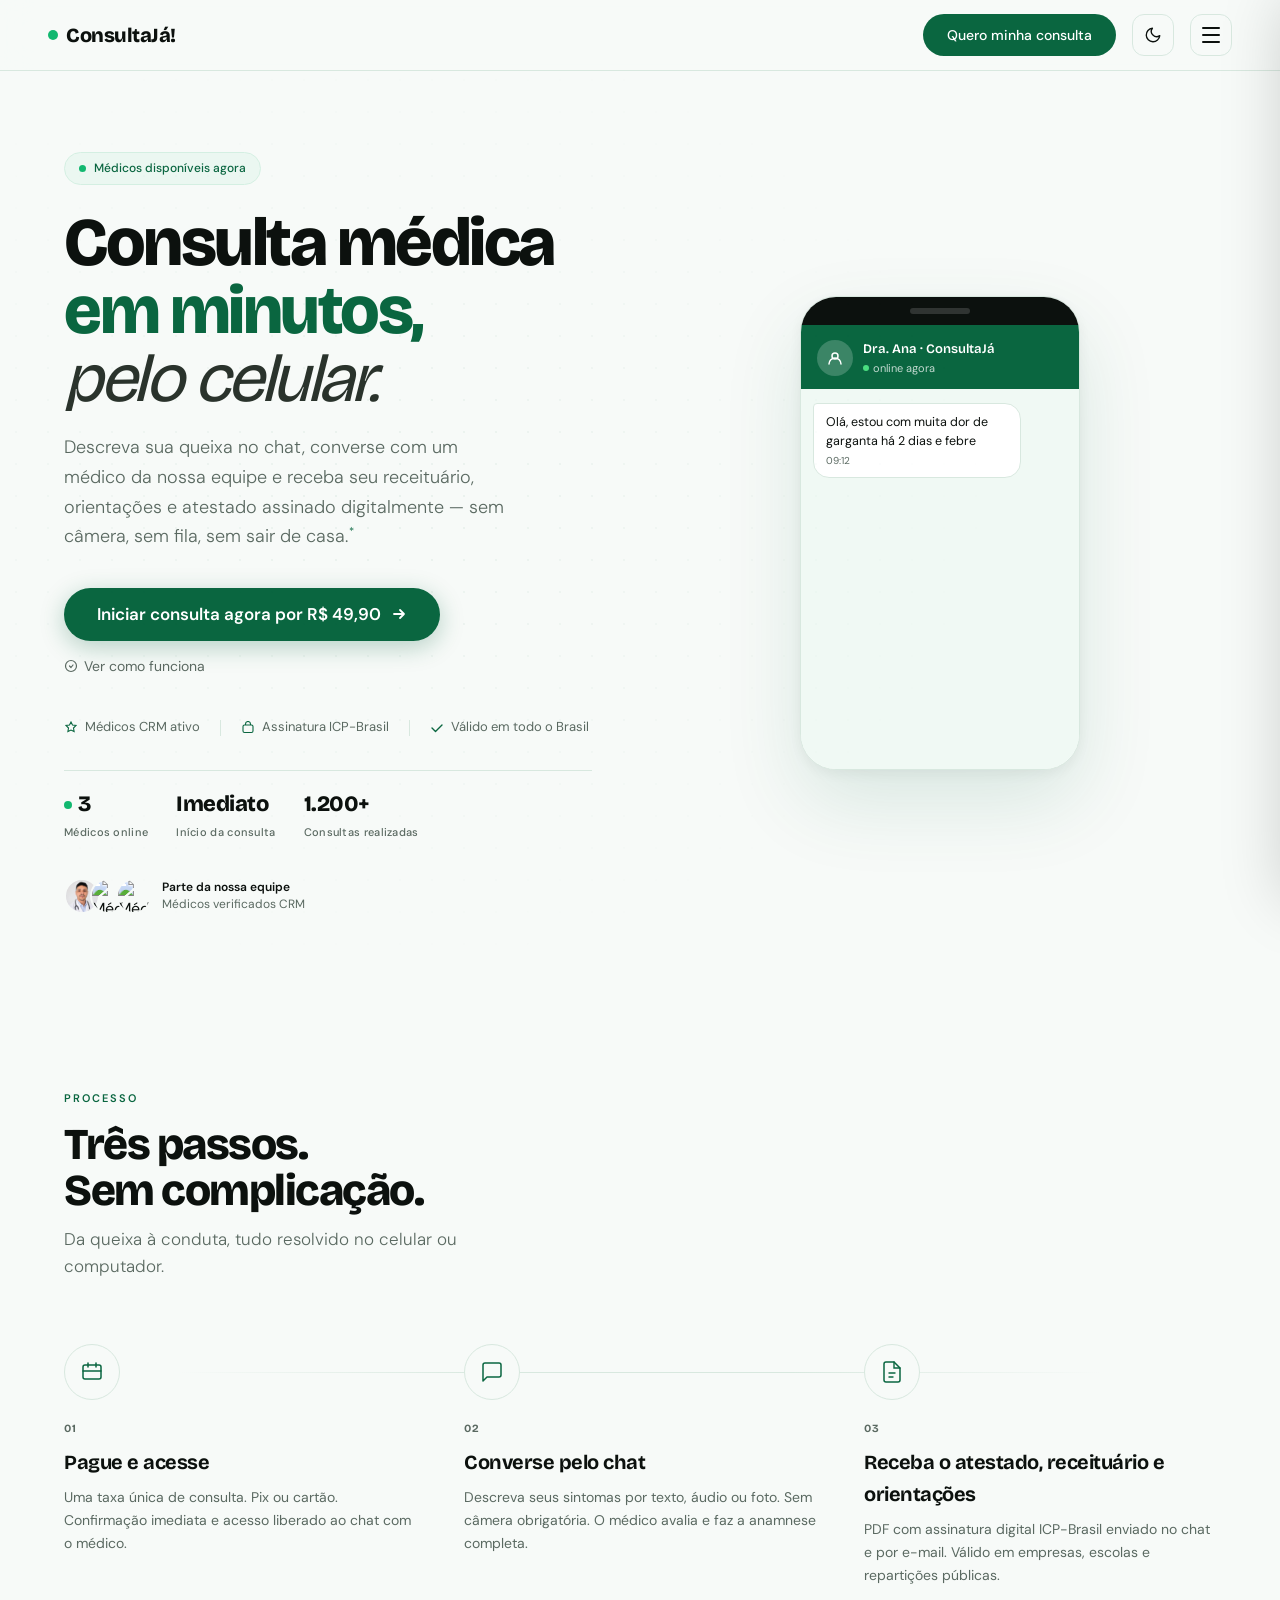
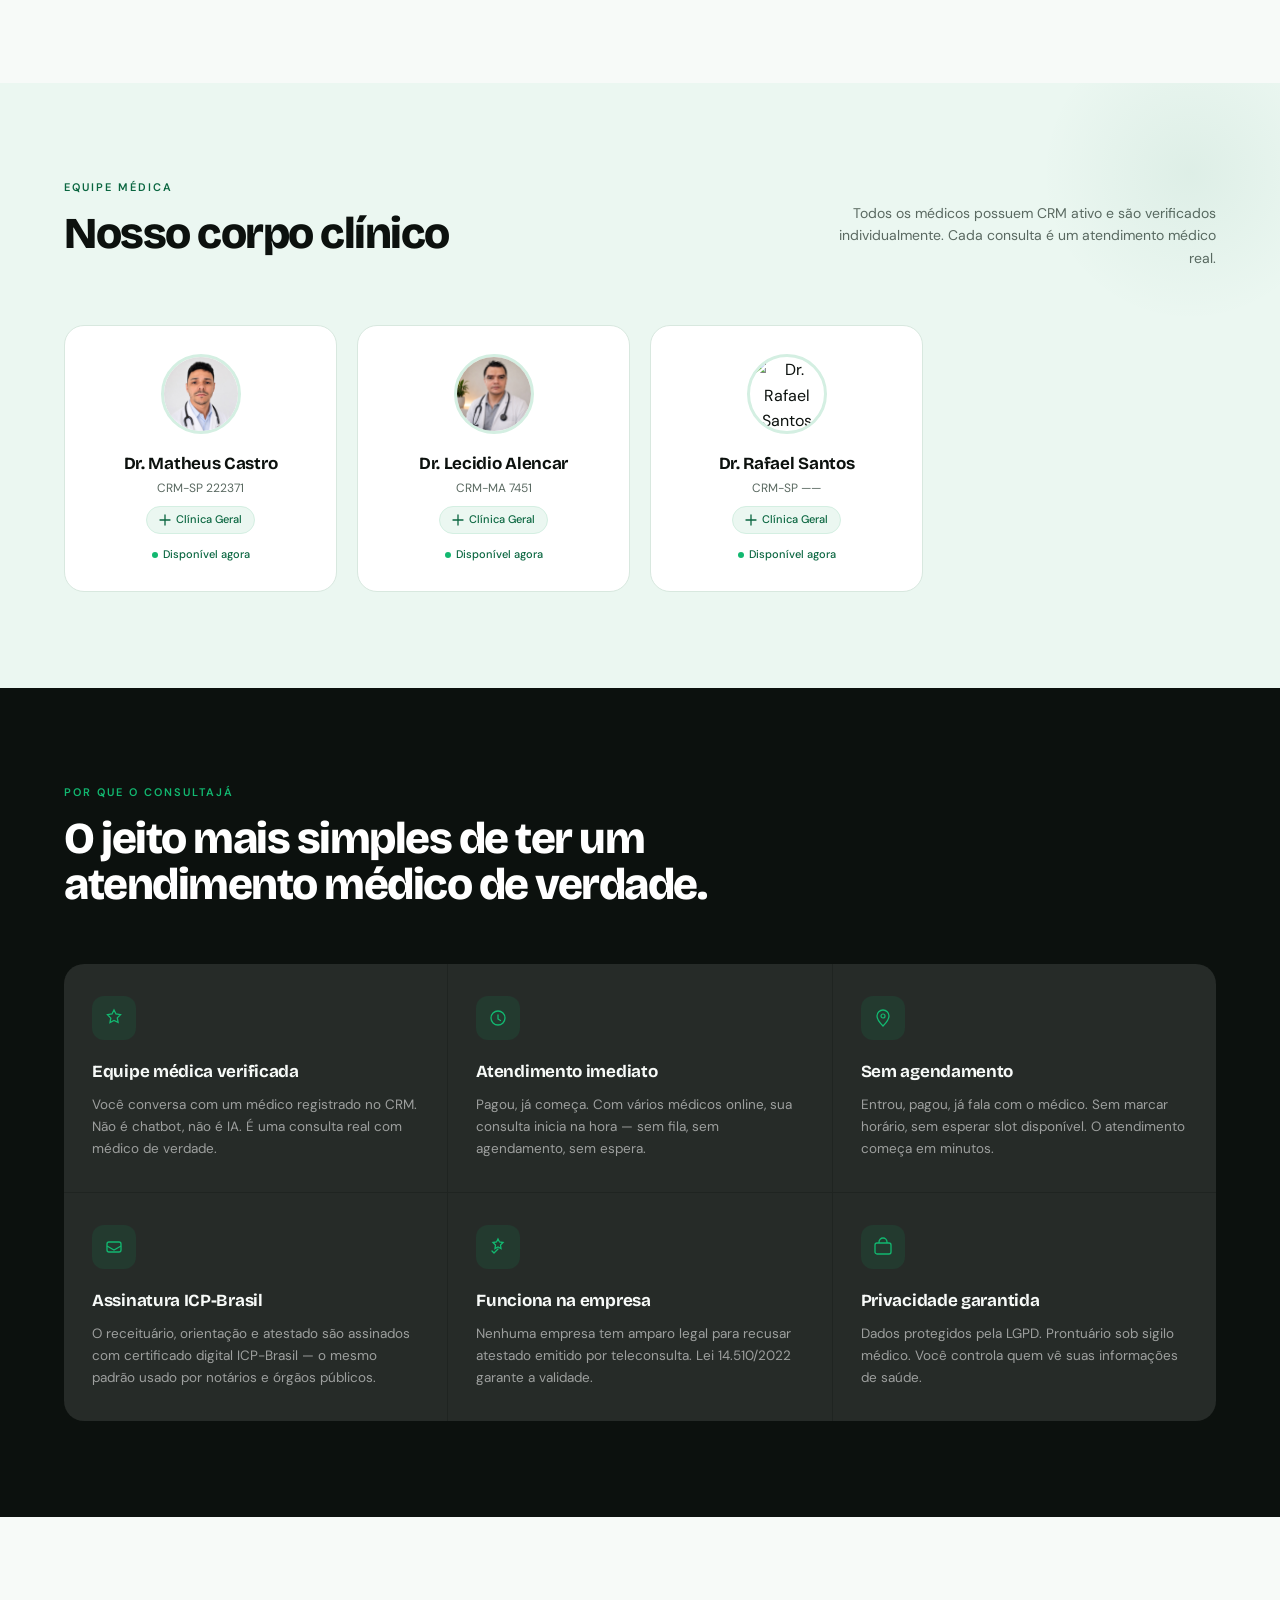
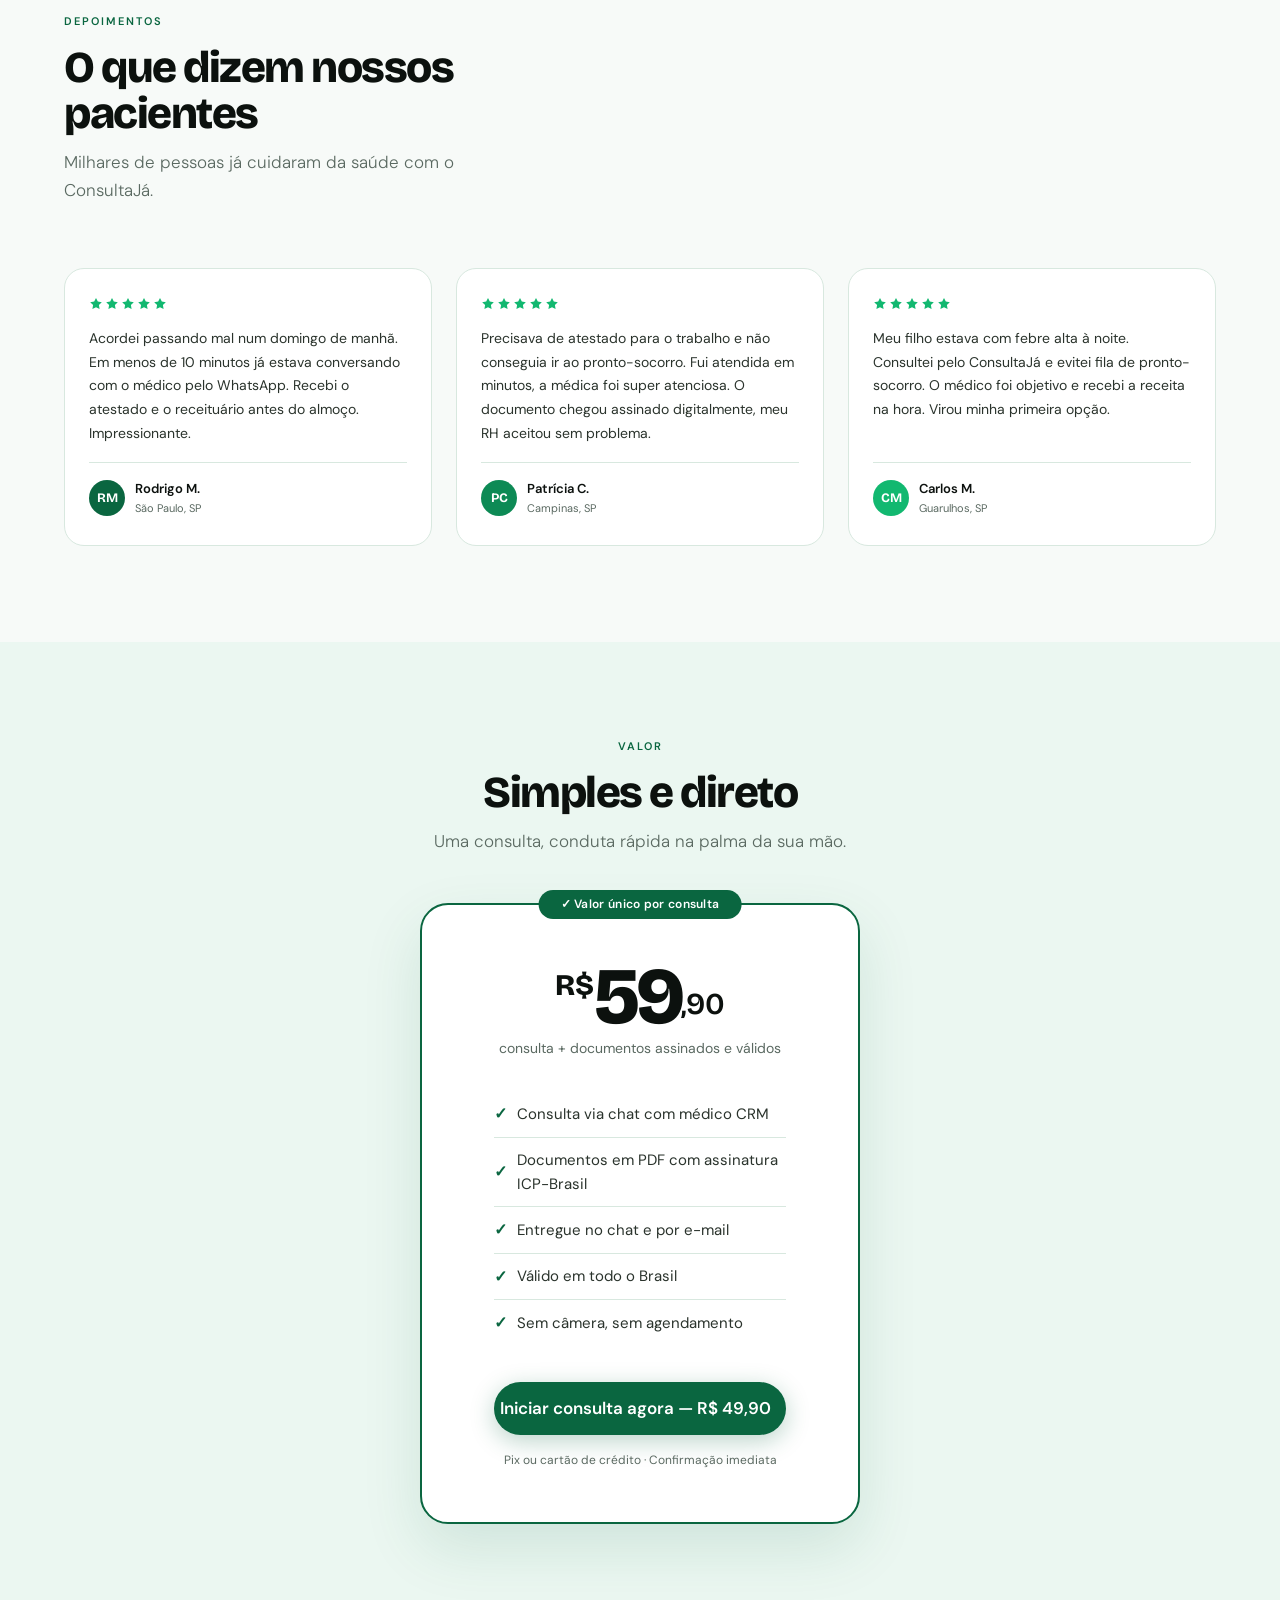
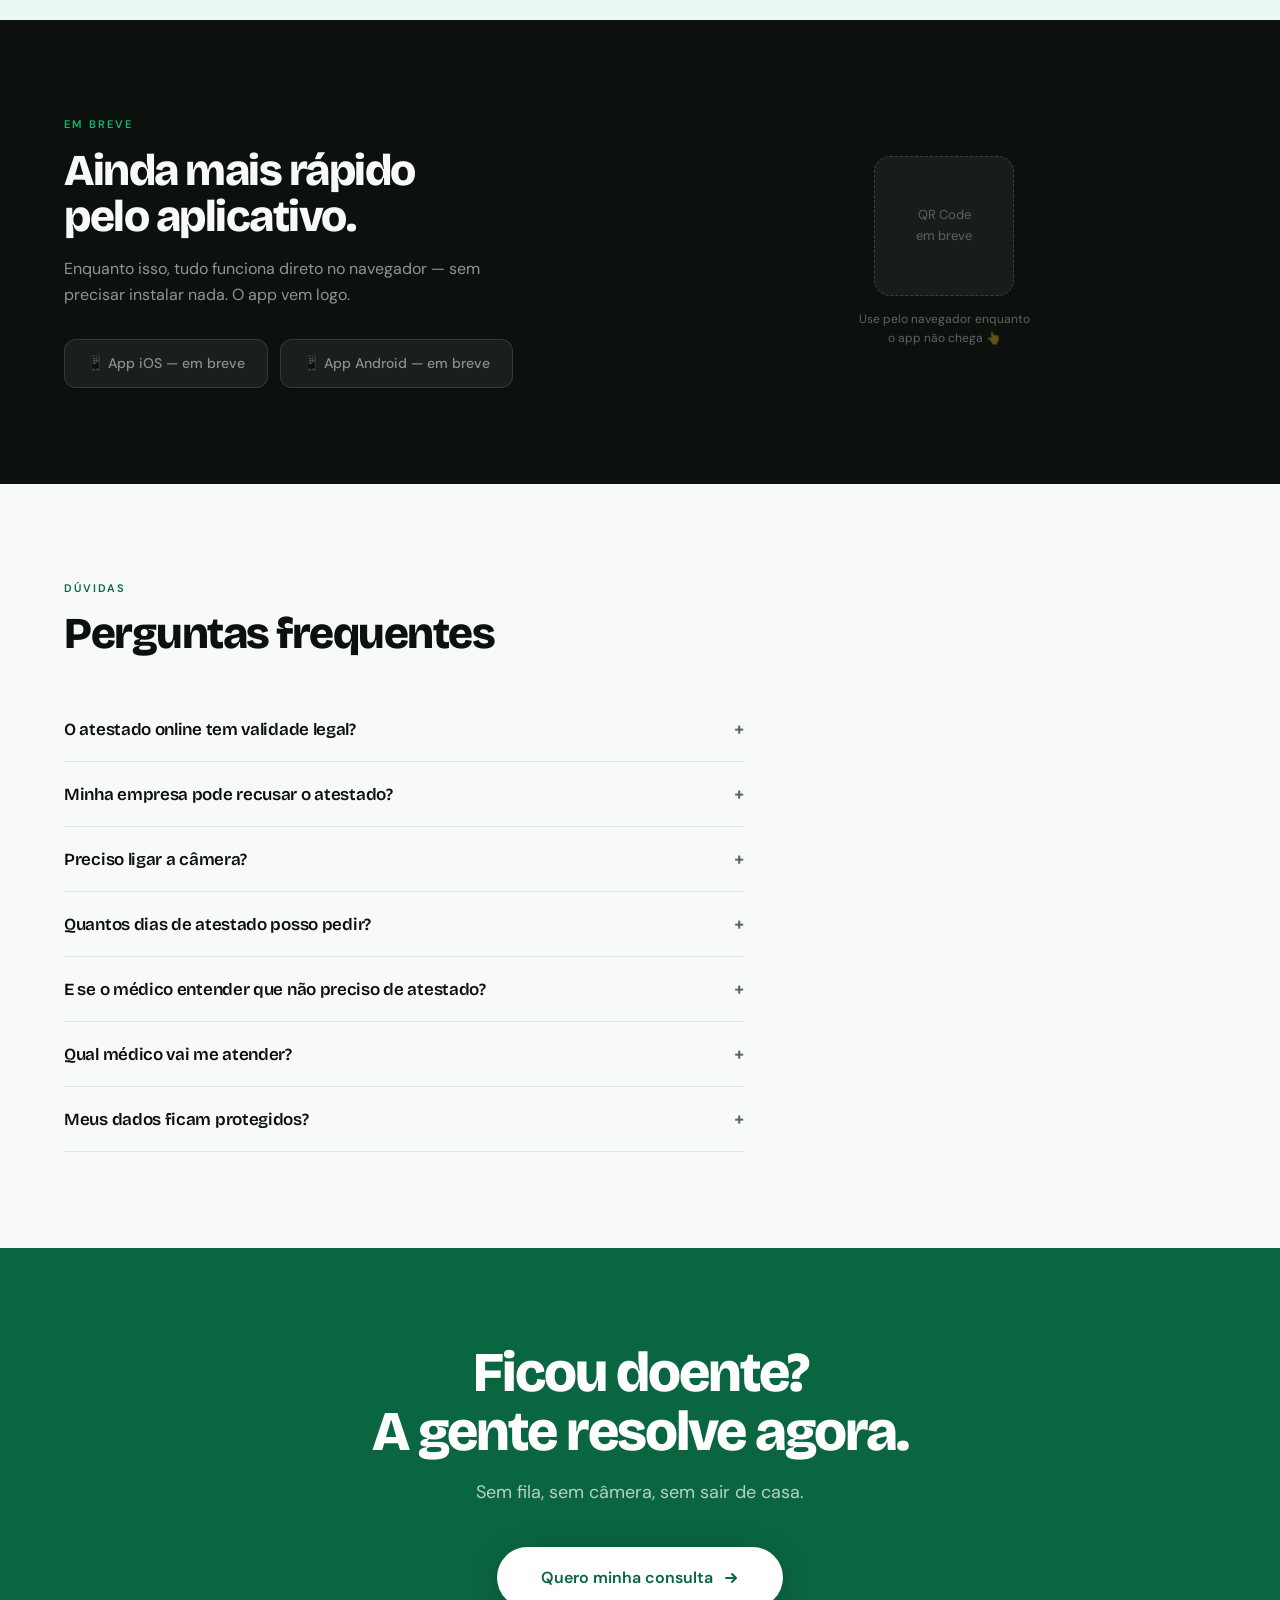
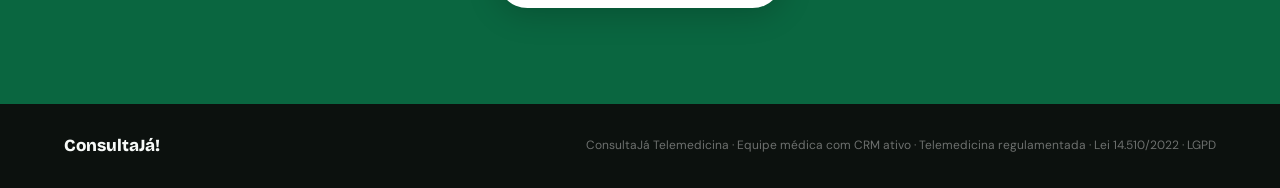
==== index.html @ 73fae8d8 "feat(pwa): adiciona manifest + service worker + ícone (instalável) Site agora é Progressive Web App." ====
<!DOCTYPE html>
<html lang="pt-BR">
<head>
<meta charset="UTF-8">
<meta name="viewport" content="width=device-width, initial-scale=1.0">
<title>ConsultaJá! — Consulta médica em minutos, pelo celular</title>

<!-- Theme init INLINE no <head> pra evitar flash of unstyled content (FOUC).
     Roda ANTES do CSS aplicar e seta data-theme baseado em localStorage ou
     preferência do SO. Toggle de tema fica em css/theme.css + script abaixo. -->
<script>
(function(){
  const saved = localStorage.getItem('cj-theme');
  const prefersDark = window.matchMedia && window.matchMedia('(prefers-color-scheme: dark)').matches;
  document.documentElement.setAttribute('data-theme', saved || (prefersDark ? 'dark' : 'light'));
})();
</script>

<link href="https://fonts.googleapis.com/css2?family=Bricolage+Grotesque:opsz,wght@12..96,400;12..96,500;12..96,700;12..96,800&family=DM+Sans:ital,opsz,wght@0,9..40,300;0,9..40,400;0,9..40,500;1,9..40,300&display=swap" rel="stylesheet">
<!-- Variáveis de tema compartilhadas (light + dark). Toggle persiste via
     localStorage 'cj-theme' — todas as páginas herdam a preferência. -->
<link rel="stylesheet" href="css/theme.css">
<link rel="stylesheet" href="css/components.css">

<!-- ── PWA ──
     manifest.json + ícone vetorial + cor da barra de status no celular.
     Permite paciente "Adicionar à tela inicial" e usar como app instalado. -->
<link rel="manifest" href="/manifest.json">
<meta name="theme-color" content="#0A6640">
<link rel="icon" type="image/svg+xml" href="/img/icon.svg">
<link rel="apple-touch-icon" href="/img/icon.svg">
<meta name="mobile-web-app-capable" content="yes">
<meta name="apple-mobile-web-app-capable" content="yes">
<meta name="apple-mobile-web-app-status-bar-style" content="default">
<meta name="apple-mobile-web-app-title" content="ConsultaJá">

<!-- Service Worker — cache de assets estáticos + offline da landing.
     NUNCA cacheia chamadas de API (Railway, n8n, MP, Supabase) por privacidade. -->
<script>
if ('serviceWorker' in navigator) {
  window.addEventListener('load', () => {
    navigator.serviceWorker.register('/sw.js').catch(err => console.warn('SW falhou:', err));
  });
}
</script>

<style>
*,*::before,*::after{box-sizing:border-box;margin:0;padding:0}
html{scroll-behavior:smooth}
body{font-family:'DM Sans',sans-serif;line-height:1.6;overflow-x:hidden}

/* ── NAV ── */
nav{
  position:fixed;top:0;left:0;right:0;z-index:100;
  display:flex;align-items:center;justify-content:space-between;
  padding:14px 48px;
  background:var(--nav-bg);
  backdrop-filter:blur(16px);
  border-bottom:1px solid var(--border);
}
.theme-toggle{
  width:42px;height:42px;border-radius:12px;
  border:1.5px solid var(--border);background:transparent;
  cursor:pointer;display:flex;align-items:center;justify-content:center;
  color:var(--ink);
  transition:border-color .2s,background .2s,color .2s,transform .2s;
}
.theme-toggle:hover{border-color:var(--green);background:var(--pale);color:var(--green);transform:translateY(-1px)}
.theme-toggle svg{width:18px;height:18px}
.theme-toggle .icon-sun{display:none}
.theme-toggle .icon-moon{display:block}
[data-theme="dark"] .theme-toggle .icon-sun{display:block}
[data-theme="dark"] .theme-toggle .icon-moon{display:none}
.logo{
  font-family:'Bricolage Grotesque',sans-serif;
  font-size:20px;font-weight:800;
  color:var(--ink);letter-spacing:-0.5px;
  display:flex;align-items:center;gap:8px;
  text-decoration:none;
}
.logo-dot{
  width:10px;height:10px;border-radius:50%;
  background:var(--green3);
  animation:blink 2s infinite;
}
@keyframes blink{0%,100%{opacity:1}50%{opacity:.4}}
.nav-right{display:flex;align-items:center;gap:16px}
.nav-btn{
  background:var(--green);color:#fff;
  font-family:'DM Sans',sans-serif;font-size:14px;font-weight:500;
  padding:10px 24px;border-radius:100px;border:none;
  cursor:pointer;text-decoration:none;
  transition:background .2s,transform .15s;
}
.nav-btn:hover{background:var(--green2);transform:translateY(-1px)}

/* Hamburger */
.menu-toggle{
  width:42px;height:42px;border-radius:12px;
  border:1.5px solid var(--border);background:transparent;
  cursor:pointer;display:flex;flex-direction:column;
  align-items:center;justify-content:center;gap:5px;
  transition:border-color .2s,background .2s;
  position:relative;z-index:200;
}
.menu-toggle:hover{border-color:var(--green);background:var(--pale)}
.menu-toggle span{
  display:block;width:18px;height:2px;
  background:var(--ink);border-radius:2px;
  transition:transform .3s,opacity .3s;
}
.menu-toggle.active span:nth-child(1){transform:translateY(7px) rotate(45deg)}
.menu-toggle.active span:nth-child(2){opacity:0}
.menu-toggle.active span:nth-child(3){transform:translateY(-7px) rotate(-45deg)}

/* Side Panel */
.side-panel{
  position:fixed;top:0;right:-380px;
  width:360px;max-width:85vw;height:100vh;
  background:var(--white);
  border-left:1px solid var(--border);
  box-shadow:-16px 0 60px rgba(0,0,0,.18);
  z-index:150;
  padding:96px 40px 40px;
  display:flex;flex-direction:column;gap:8px;
  transition:right .35s cubic-bezier(.4,0,.2,1);
}
.side-panel.open{right:0}
.side-overlay{
  position:fixed;inset:0;
  background:var(--overlay);
  backdrop-filter:blur(4px);
  z-index:140;
  opacity:0;pointer-events:none;
  transition:opacity .3s;
}
.side-overlay.show{opacity:1;pointer-events:auto}

.side-panel a{
  font-family:'DM Sans',sans-serif;
  font-size:16px;color:var(--ink2);
  text-decoration:none;
  padding:14px 16px;border-radius:12px;
  display:flex;align-items:center;gap:12px;
  transition:background .2s,color .2s;
}
.side-panel a:hover{background:var(--pale);color:var(--green)}
.side-panel a svg{color:var(--green);flex-shrink:0}
.side-divider{height:1px;background:var(--border);margin:8px 0}
.side-panel .side-cta{
  margin-top:auto;
  background:var(--green);color:#fff;
  font-family:'DM Sans',sans-serif;font-size:15px;font-weight:600;
  padding:16px 28px;border-radius:100px;border:none;
  cursor:pointer;text-decoration:none;text-align:center;
  display:flex;align-items:center;justify-content:center;gap:8px;
  transition:background .2s;
}
.side-panel .side-cta:hover{background:var(--green2);color:#fff}

/* ── HERO ── */
.hero{
  min-height:100vh;
  display:grid;grid-template-columns:1fr 1fr;
  padding-top:72px;
  position:relative;overflow:hidden;
}
.hero-bg{
  position:absolute;inset:0;pointer-events:none;
}
.hero-bg-slide{
  position:absolute;inset:0;
  background-size:cover;background-position:center;
  opacity:0;
  transition:opacity 1.5s ease-in-out;
}
.hero-bg-slide.active{opacity:1}
.hero-bg-slide:nth-child(1){background-image:url('https://images.unsplash.com/photo-1584820927498-cfe5211fd8bf?w=1920&q=80&auto=format&fit=crop')}
.hero-bg-slide:nth-child(2){background-image:url('https://plus.unsplash.com/premium_photo-1661628958443-a200c93ae3e6?q=80&w=1740&auto=format&fit=crop')}
.hero-bg-slide:nth-child(3){background-image:url('https://images.unsplash.com/photo-1651008376811-b90baee60c1f?w=1920&q=80&auto=format&fit=crop')}
.hero-bg::before{
  content:'';position:absolute;inset:0;z-index:1;
  background:linear-gradient(
    90deg,
    var(--hero-grad-1) 0%,
    var(--hero-grad-2) 40%,
    var(--hero-grad-3) 65%,
    var(--hero-grad-4) 85%,
    var(--hero-grad-5) 100%
  );
}
.hero-bg::after{
  content:'';position:absolute;inset:0;z-index:2;
  background-image:radial-gradient(circle, var(--ring-dot) 1px, transparent 1px);
  background-size:32px 32px;
  mask-image:radial-gradient(ellipse 60% 60% at 30% 50%, black 0%, transparent 80%);
}

.hero-left{
  display:flex;flex-direction:column;justify-content:center;
  padding:80px 48px 80px 64px;
  position:relative;z-index:1;
}

.pill{
  display:inline-flex;align-items:center;gap:8px;
  background:var(--pale);border:1px solid var(--pale2);
  color:var(--green);font-size:12px;font-weight:500;
  padding:6px 14px;border-radius:100px;
  margin-bottom:24px;width:fit-content;
  opacity:0;animation:fadeUp .5s .1s forwards;
}
.pill-pulse{
  width:7px;height:7px;border-radius:50%;
  background:var(--green3);
  animation:blink 1.5s infinite;
}

h1{
  font-family:'Bricolage Grotesque',sans-serif;
  font-size:clamp(40px,5.5vw,68px);
  font-weight:800;line-height:1.0;
  letter-spacing:-2.5px;color:var(--ink);
  margin-bottom:20px;
  opacity:0;animation:fadeUp .6s .2s forwards;
}
h1 .accent{color:var(--green)}
h1 .line2{display:block;font-weight:400;font-style:italic;color:var(--ink2)}

.hero-sub{
  font-size:18px;color:var(--muted);font-weight:300;
  max-width:440px;line-height:1.65;margin-bottom:36px;
  opacity:0;animation:fadeUp .6s .35s forwards;
}

.hero-actions{
  display:flex;align-items:center;gap:14px;flex-wrap:wrap;
  opacity:0;animation:fadeUp .6s .5s forwards;
}
/* .btn-main migrado pra .cj-btn-primary.cj-btn-lg (components.css) */
.btn-ghost{
  font-size:14px;color:var(--muted);
  display:flex;align-items:center;gap:6px;
  text-decoration:none;transition:color .2s;
}
.btn-ghost:hover{color:var(--ink)}

.hero-trust{
  margin-top:40px;
  display:flex;align-items:center;gap:20px;flex-wrap:wrap;
  opacity:0;animation:fadeUp .6s .65s forwards;
}
.trust-chip{
  display:flex;align-items:center;gap:7px;
  font-size:13px;color:var(--muted);
}
.trust-chip svg{color:var(--green)}
.trust-sep{width:1px;height:16px;background:var(--border)}

@keyframes fadeUp{from{opacity:0;transform:translateY(16px)}to{opacity:1;transform:translateY(0)}}

/* ── HERO STATS BAR ── */
.hero-stats{
  display:flex;align-items:center;gap:28px;
  margin-top:32px;padding:16px 0;
  border-top:1px solid var(--border);
  opacity:0;animation:fadeUp .6s .8s forwards;
}
.hero-stat{display:flex;flex-direction:column;gap:2px}
.hero-stat-val{
  font-family:'Bricolage Grotesque',sans-serif;
  font-size:22px;font-weight:800;color:var(--ink);
  letter-spacing:-0.5px;
  display:flex;align-items:center;gap:6px;
}
.hero-stat-val .live-dot{
  width:8px;height:8px;border-radius:50%;
  background:var(--green3);animation:blink 1.5s infinite;
}
.hero-stat-label{font-size:11px;color:var(--muted);font-weight:500;letter-spacing:.3px}

/* ── DOCTORS MINI ROW (hero) ── */
.doctors-mini{
  display:flex;align-items:center;gap:10px;
  margin-top:20px;
  opacity:0;animation:fadeUp .6s .9s forwards;
}
.doctors-avatars{display:flex}
.doctors-avatars .doc-av{
  width:36px;height:36px;border-radius:50%;
  border:2.5px solid var(--white);
  display:flex;align-items:center;justify-content:center;
  font-family:'Bricolage Grotesque',sans-serif;
  font-size:12px;font-weight:700;color:#fff;
  margin-left:-10px;
  position:relative;
  overflow:hidden;
}
.doctors-avatars .doc-av img{
  width:100%;height:100%;object-fit:cover;border-radius:50%;
}
.doctors-avatars .doc-av:first-child{margin-left:0}
.doc-av-1{background:#0A6640}
.doc-av-2{background:#0D8A55}
.doc-av-3{background:#12B870}
.doc-av-4{background:var(--ink2)}
.doctors-mini-text{font-size:12px;color:var(--muted);line-height:1.4}
.doctors-mini-text strong{color:var(--ink);font-weight:600}
.doc-av-img{
  width:36px;height:36px;border-radius:50%;
  border:2.5px solid var(--white);
  margin-left:-10px;
  object-fit:cover;
}
.doc-av-img:first-child{margin-left:0}

/* ── CHAT MOCKUP ── */
.hero-right{
  display:flex;align-items:center;justify-content:center;
  padding:80px 64px 80px 24px;
  position:relative;z-index:1;
}

.phone-frame{
  width:280px;
  background:var(--surface);
  border-radius:36px;
  border:1.5px solid var(--border);
  box-shadow:var(--shadow-soft);
  overflow:hidden;
  position:relative;
  opacity:0;animation:fadeUp .7s .4s forwards;
}
.phone-notch{
  height:28px;background:var(--ink);
  display:flex;align-items:center;justify-content:center;
}
.phone-notch-pill{
  width:60px;height:6px;
  background:rgba(255,255,255,.15);border-radius:100px;
}
.phone-header{
  background:var(--green);
  padding:14px 16px 12px;
  display:flex;align-items:center;gap:10px;
}
.phone-avatar{
  width:36px;height:36px;border-radius:50%;
  background:rgba(255,255,255,.2);
  display:flex;align-items:center;justify-content:center;
  color:#fff;font-size:16px;
}
.phone-header-info{flex:1}
.phone-name{font-size:13px;font-weight:600;color:#fff;font-family:'Bricolage Grotesque',sans-serif}
.phone-status{font-size:11px;color:rgba(255,255,255,.75);display:flex;align-items:center;gap:4px}
.status-dot{width:6px;height:6px;border-radius:50%;background:#4ade80}

.chat-body{
  padding:14px 12px;
  background:var(--chat-bg);
  min-height:380px;
  display:flex;flex-direction:column;gap:10px;
  font-size:13px;
}
.msg{max-width:82%;padding:9px 12px;border-radius:16px;line-height:1.5;font-size:12.5px}
.msg-in{
  background:var(--surface);color:var(--ink);
  border-radius:4px 16px 16px 16px;
  border:1px solid var(--border);
  align-self:flex-start;
  opacity:0;animation:msgIn .4s forwards;
}
.msg-out{
  background:var(--green);color:#fff;
  border-radius:16px 4px 16px 16px;
  align-self:flex-end;
  opacity:0;animation:msgIn .4s forwards;
}
.msg-time{font-size:10px;color:var(--muted);margin-top:2px}
.msg-time-out{text-align:right;color:rgba(255,255,255,.6);font-size:10px;margin-top:2px}

.msg-in:nth-child(1){animation-delay:.8s}
.msg-out:nth-child(2){animation-delay:1.3s}
.msg-in:nth-child(3){animation-delay:1.8s}
.msg-out:nth-child(4){animation-delay:2.3s}
.msg-in:nth-child(5){animation-delay:2.8s}
.doc-msg{animation-delay:3.3s!important}

@keyframes msgIn{from{opacity:0;transform:translateY(8px)}to{opacity:1;transform:translateY(0)}}
@keyframes docSlideUp{from{opacity:0;transform:translateY(20px) scale(.96)}to{opacity:1;transform:translateY(0) scale(1)}}

.chat-body{scroll-behavior:smooth;overflow-y:auto;max-height:420px}
.chat-body::-webkit-scrollbar{width:3px}
.chat-body::-webkit-scrollbar-thumb{background:var(--border);border-radius:2px}

/* JS-driven chat — override static animation-delays */
.chat-body .msg, .chat-body .typing, .chat-body .doc-card{animation:none !important;opacity:0}
.chat-body .docs-batch{animation:none !important}
.chat-body .msg.show, .chat-body .typing.show{opacity:1;animation:msgIn .35s forwards !important;animation-delay:0s !important}
.chat-body .docs-batch{display:flex;flex-direction:column;gap:8px;margin-top:4px}
.chat-body .doc-card.show{opacity:1;animation:docSlideUp .45s cubic-bezier(.4,1.4,.6,1) forwards !important;animation-delay:0s !important}
.doc-card .doc-signed{font-size:10px;color:var(--green);font-weight:500;margin-top:4px;display:flex;align-items:center;gap:3px}

.doc-card{
  background:var(--surface);border:1px solid var(--border);
  border-radius:12px;padding:10px 12px;
  display:flex;align-items:center;gap:10px;
  align-self:flex-start;
  opacity:0;animation:msgIn .4s 3.3s forwards;
  max-width:90%;
}
.doc-icon{
  width:36px;height:36px;background:var(--pale);border-radius:8px;
  display:flex;align-items:center;justify-content:center;
  color:var(--green);flex-shrink:0;
}
.doc-title{font-size:12px;font-weight:600;color:var(--ink)}
.doc-sub{font-size:10.5px;color:var(--muted)}
.doc-dl{
  font-size:11px;color:var(--green);font-weight:500;margin-top:3px;
  display:flex;align-items:center;gap:4px;cursor:pointer;
}

.typing{
  display:flex;align-items:center;gap:4px;
  align-self:flex-start;
  background:var(--surface);border:1px solid var(--border);
  padding:10px 14px;border-radius:4px 16px 16px 16px;
  opacity:0;animation:msgIn .4s 2.6s forwards;
}
.typing span{
  width:6px;height:6px;border-radius:50%;
  background:var(--muted);
  animation:bounce .8s infinite;
}
.typing span:nth-child(2){animation-delay:.15s}
.typing span:nth-child(3){animation-delay:.3s}
@keyframes bounce{0%,100%{transform:translateY(0)}50%{transform:translateY(-4px)}}

/* ── PHONE SCREENS (slide chat ⇄ videochamada) ── */
.phone-screens{
  display:flex;width:200%;
  transform:translateX(0);
  transition:transform .65s cubic-bezier(.4,0,.2,1);
}
.phone-screens.show-video{transform:translateX(-50%)}
.phone-screen{
  width:50%;flex-shrink:0;
  display:flex;flex-direction:column;
}

/* Header de videochamada */
.phone-header-video{background:linear-gradient(135deg,var(--green) 0%,var(--green2) 100%)}
.vc-live-dot{
  display:inline-block;width:6px;height:6px;border-radius:50%;
  background:#ef4444;margin-right:4px;
  animation:blink 1.4s infinite;
}

/* Body da videochamada */
.video-body{
  flex:1;
  background:linear-gradient(180deg,#0c1812 0%,#050a08 100%);
  display:flex;flex-direction:column;
  position:relative;min-height:380px;
}
.video-main{
  flex:1;position:relative;display:flex;
  align-items:center;justify-content:center;overflow:hidden;
}
.video-doc-stage{
  width:100%;height:100%;
  background:radial-gradient(ellipse at center 35%,rgba(18,184,112,.18) 0%,transparent 65%);
  display:flex;flex-direction:column;
  align-items:center;justify-content:center;gap:10px;
}
.video-doc-avatar{
  width:74px;height:74px;border-radius:50%;
  background:linear-gradient(135deg,var(--green2),var(--green3));
  display:flex;align-items:center;justify-content:center;
  font-family:'Bricolage Grotesque',sans-serif;
  font-size:30px;font-weight:800;color:#fff;
  box-shadow:0 0 0 4px rgba(75,228,166,.18),0 0 0 9px rgba(75,228,166,.08);
  animation:vcPulse 2.4s ease-in-out infinite;
}
@keyframes vcPulse{
  0%,100%{box-shadow:0 0 0 4px rgba(75,228,166,.18),0 0 0 9px rgba(75,228,166,.08)}
  50%{box-shadow:0 0 0 6px rgba(75,228,166,.28),0 0 0 16px rgba(75,228,166,.10)}
}
.video-doc-name{
  font-size:13px;font-weight:600;color:#fff;
  font-family:'Bricolage Grotesque',sans-serif;
}
.video-doc-sub{
  font-size:10.5px;color:rgba(255,255,255,.6);
  display:flex;align-items:center;gap:5px;
}
.video-doc-sub::before{
  content:'';width:5px;height:5px;border-radius:50%;
  background:var(--green3);box-shadow:0 0 6px var(--green3);
}

/* PIP do paciente (canto inferior direito) */
.video-pip{
  position:absolute;bottom:68px;right:10px;
  width:54px;height:74px;border-radius:8px;
  background:linear-gradient(180deg,#1a3527 0%,#0c1812 100%);
  border:1.5px solid rgba(255,255,255,.12);
  display:flex;flex-direction:column;
  align-items:center;justify-content:center;gap:4px;
  color:rgba(255,255,255,.55);
}
.video-pip-label{font-size:9px;opacity:.7}

/* Controles bottom */
.video-controls{
  display:flex;justify-content:center;gap:14px;
  padding:14px 0;
  background:rgba(0,0,0,.35);
  backdrop-filter:blur(8px);
}
.vc-btn-circ{
  width:38px;height:38px;border-radius:50%;
  border:none;background:rgba(255,255,255,.14);color:#fff;
  display:flex;align-items:center;justify-content:center;
  cursor:default;pointer-events:none;
}
.vc-btn-circ.danger{background:#ef4444}

/* ── COMO FUNCIONA ── */
.section{padding:96px 64px}
.label{
  font-size:11px;font-weight:600;letter-spacing:2px;
  text-transform:uppercase;color:var(--green);
  margin-bottom:14px;
}
.sec-title{
  font-family:'Bricolage Grotesque',sans-serif;
  font-size:clamp(28px,3.5vw,44px);
  font-weight:800;letter-spacing:-1.5px;
  color:var(--ink);line-height:1.05;
  max-width:560px;margin-bottom:12px;
}
.sec-sub{font-size:17px;color:var(--muted);font-weight:300;max-width:480px;margin-bottom:64px}

.steps{display:grid;grid-template-columns:repeat(3,1fr);gap:48px;position:relative}
.steps::before{
  content:'';position:absolute;
  top:28px;left:10%;right:10%;height:1px;
  background:linear-gradient(90deg,transparent,var(--border),var(--border),transparent);
}
.step{position:relative;z-index:1}
.step-num{
  width:56px;height:56px;border-radius:50%;
  border:1.5px solid var(--border);background:var(--white);
  display:flex;align-items:center;justify-content:center;
  margin-bottom:20px;
  color:var(--green);
  transition:border-color .3s,box-shadow .3s;
}
.step:hover .step-num{border-color:var(--green);box-shadow:0 0 0 8px var(--pale)}
.step-n{
  font-family:'Bricolage Grotesque',sans-serif;
  font-size:11px;font-weight:700;letter-spacing:1px;
  color:var(--muted);margin-bottom:8px;
}
.step-title{
  font-family:'Bricolage Grotesque',sans-serif;
  font-size:20px;font-weight:700;color:var(--ink);
  letter-spacing:-.5px;margin-bottom:8px;
}
.step-text{font-size:14px;color:var(--muted);line-height:1.65}

/* ── CORPO CLÍNICO ── */
.equipe{padding:96px 64px;background:var(--pale);position:relative;overflow:hidden}
.equipe::before{
  content:'';position:absolute;top:-60px;right:-60px;
  width:300px;height:300px;border-radius:50%;
  background:radial-gradient(circle,var(--ring-dot),transparent 70%);
  pointer-events:none;
}
.equipe-header{
  display:flex;align-items:flex-end;justify-content:space-between;
  gap:24px;margin-bottom:56px;flex-wrap:wrap;
}
.equipe-header-right{font-size:14px;color:var(--muted);max-width:380px;text-align:right}
.equipe-grid{
  display:grid;grid-template-columns:repeat(auto-fill,minmax(260px,1fr));
  gap:20px;
}
.doc-card-team{
  background:var(--surface);
  border:1px solid var(--border);
  border-radius:20px;
  padding:28px 24px;
  text-align:center;
  transition:transform .25s,box-shadow .25s;
}
.doc-card-team:hover{
  transform:translateY(-4px);
  box-shadow:var(--shadow-card);
}
.doc-photo{
  width:80px;height:80px;border-radius:50%;
  margin:0 auto 16px;
  display:flex;align-items:center;justify-content:center;
  font-family:'Bricolage Grotesque',sans-serif;
  font-size:24px;font-weight:800;color:#fff;
  position:relative;
  overflow:hidden;
}
.doc-photo img{
  width:100%;height:100%;object-fit:cover;
  border-radius:50%;
}
.doc-photo::after{
  content:'';position:absolute;bottom:2px;right:2px;
  width:14px;height:14px;border-radius:50%;
  background:var(--green3);border:2.5px solid var(--surface);
}
.doc-photo.offline::after{background:var(--muted)}
.doc-photo-img{
  width:80px;height:80px;border-radius:50%;
  object-fit:cover;
  margin:0 auto 16px;
  display:block;
  border:3px solid var(--pale2);
  position:relative;
}
.doc-name{
  font-family:'Bricolage Grotesque',sans-serif;
  font-size:17px;font-weight:700;color:var(--ink);
  letter-spacing:-.3px;margin-bottom:2px;
}
.doc-crm{font-size:12px;color:var(--muted);margin-bottom:8px}
.doc-espec{
  display:inline-flex;align-items:center;gap:5px;
  font-size:11px;font-weight:500;color:var(--green);
  background:var(--pale);border:1px solid var(--pale2);
  padding:4px 12px;border-radius:100px;
}
.doc-status-online{
  display:flex;align-items:center;justify-content:center;gap:5px;
  font-size:11px;color:var(--green);font-weight:500;
  margin-top:12px;
}
.doc-status-online .live-dot{
  width:6px;height:6px;border-radius:50%;
  background:var(--green3);animation:blink 1.5s infinite;
}

/* ── DIFERENCIAIS ── */
.diff{background:var(--dark-section);padding:96px 64px}
.diff .label{color:var(--green3)}
.diff .sec-title{color:var(--dark-section-text);max-width:680px}

.diff-grid{display:grid;grid-template-columns:repeat(3,1fr);gap:1px;background:var(--dark-on-dark-faint);border-radius:20px;overflow:hidden;margin-top:56px}
.diff-card{
  background:rgba(255,255,255,.03);
  padding:32px 28px;
  transition:background .3s;
  cursor:default;
}
.diff-card:hover{background:rgba(10,102,64,.18)}
.diff-icon{
  width:44px;height:44px;border-radius:12px;
  background:rgba(18,184,112,.1);
  display:flex;align-items:center;justify-content:center;
  color:var(--green3);margin-bottom:18px;
}
.diff-title{
  font-family:'Bricolage Grotesque',sans-serif;
  font-size:17px;font-weight:700;color:var(--dark-section-text);
  margin-bottom:8px;letter-spacing:-.3px;
}
.diff-text{font-size:13.5px;color:var(--dark-on-dark);line-height:1.65}

/* ── DEPOIMENTOS ── */
.depo{padding:96px 64px}
.depo-grid{
  display:grid;grid-template-columns:repeat(3,1fr);
  gap:24px;margin-top:56px;
}
.depo-card{
  background:var(--surface);
  border:1px solid var(--border);
  border-radius:20px;
  padding:28px 24px;
  display:flex;flex-direction:column;gap:16px;
  transition:transform .25s,box-shadow .25s;
}
.depo-card:hover{
  transform:translateY(-3px);
  box-shadow:var(--shadow-card);
}
.depo-stars{display:flex;gap:2px;color:var(--green3)}
.depo-text{
  font-size:14px;color:var(--ink2);line-height:1.7;
  flex:1;
}
.depo-author{
  display:flex;align-items:center;gap:10px;
  padding-top:16px;border-top:1px solid var(--border);
}
.depo-avatar{
  width:36px;height:36px;border-radius:50%;
  display:flex;align-items:center;justify-content:center;
  font-family:'Bricolage Grotesque',sans-serif;
  font-size:13px;font-weight:700;color:#fff;
}
.depo-name{font-size:13px;font-weight:600;color:var(--ink)}
.depo-loc{font-size:11px;color:var(--muted)}

/* ── PREÇO ── */
.preco{background:var(--pale);padding:96px 64px;text-align:center}
.preco-card{
  display:inline-block;
  background:var(--surface);
  border:2px solid var(--green);
  border-radius:28px;padding:52px 72px;
  box-shadow:var(--shadow-preco);
  position:relative;max-width:440px;width:100%;
}
.preco-badge{
  position:absolute;top:-15px;left:50%;transform:translateX(-50%);
  background:var(--green);color:#fff;
  font-size:12px;font-weight:600;padding:5px 22px;border-radius:100px;
  white-space:nowrap;letter-spacing:.3px;
}
.preco-val{
  font-family:'Bricolage Grotesque',sans-serif;
  font-size:80px;font-weight:800;color:var(--ink);
  letter-spacing:-4px;line-height:1;
}
.preco-val sup{font-size:30px;letter-spacing:0;vertical-align:super}
.preco-per{color:var(--muted);font-size:14px;margin-bottom:32px}
.preco-list{list-style:none;text-align:left;margin-bottom:36px}
.preco-list li{
  display:flex;align-items:center;gap:10px;
  font-size:15px;color:var(--ink2);
  padding:10px 0;border-bottom:1px solid var(--border);
}
.preco-list li:last-child{border:none}
.ck{color:var(--green);font-weight:700;font-size:16px}
.preco-note{font-size:12px;color:var(--muted);margin-top:16px}

/* ── APP HOOK ── */
.app-hook{
  background:var(--dark-section);padding:96px 64px;
  display:grid;grid-template-columns:1fr 1fr;align-items:center;gap:64px;
}
.app-hook-text .label{color:var(--green3)}
.app-hook-text h2{
  font-family:'Bricolage Grotesque',sans-serif;
  font-size:clamp(28px,3.5vw,44px);font-weight:800;
  letter-spacing:-1.5px;color:var(--dark-section-text);line-height:1.05;margin-bottom:16px;
}
.app-hook-text p{font-size:16px;color:var(--dark-on-dark);margin-bottom:32px;max-width:420px}
.app-btns{display:flex;gap:12px;flex-wrap:wrap}
.app-btn-coming{
  background:rgba(255,255,255,.06);border:1px solid rgba(255,255,255,.12);
  color:rgba(255,255,255,.5);padding:12px 22px;border-radius:12px;
  font-size:14px;font-weight:500;cursor:default;
}
.app-hook-visual{
  display:flex;align-items:center;justify-content:center;
}
.store-visual{text-align:center}
.qr-placeholder{
  width:140px;height:140px;border-radius:16px;
  background:rgba(255,255,255,.05);border:1px dashed rgba(255,255,255,.15);
  display:flex;align-items:center;justify-content:center;
  color:rgba(255,255,255,.3);font-size:13px;
  margin:0 auto 14px;
}
.store-note{font-size:12px;color:rgba(255,255,255,.35)}

/* ── FAQ ── */
.faq{padding:96px 64px}
.faq-list{max-width:680px;margin-top:40px}
.faq-item{border-bottom:1px solid var(--border)}
.faq-q{
  width:100%;background:none;border:none;cursor:pointer;
  padding:20px 0;
  display:flex;align-items:center;justify-content:space-between;
  font-family:'Bricolage Grotesque',sans-serif;
  font-size:17px;font-weight:600;color:var(--ink);
  text-align:left;letter-spacing:-.3px;
}
.faq-icon{font-size:20px;color:var(--muted);transition:transform .3s}
.faq-a{
  max-height:0;overflow:hidden;
  font-size:14px;color:var(--muted);line-height:1.7;
  transition:max-height .3s,padding .3s;
  padding:0 0 0;
}
.faq-item.open .faq-a{max-height:200px;padding:0 0 20px}
.faq-item.open .faq-icon{transform:rotate(45deg)}

/* ── FINAL CTA ── */
.final{
  background:var(--green);
  padding:96px 64px;text-align:center;
}
[data-theme="dark"] .final{background:linear-gradient(135deg,#0A6640,var(--green))}
.final-inner{max-width:600px;margin:0 auto}
.final h2{
  font-family:'Bricolage Grotesque',sans-serif;
  font-size:clamp(32px,4.5vw,56px);font-weight:800;
  color:#fff;letter-spacing:-2px;line-height:1.05;margin-bottom:16px;
}
.final p{font-size:18px;color:rgba(255,255,255,.7);margin-bottom:40px}
.btn-white{
  background:#fff;color:var(--green);
  font-family:'DM Sans',sans-serif;font-size:16px;font-weight:600;
  padding:18px 44px;border-radius:100px;border:none;cursor:pointer;
  text-decoration:none;display:inline-flex;align-items:center;gap:10px;
  box-shadow:0 6px 32px rgba(0,0,0,.2);
  transition:transform .2s,box-shadow .2s;
}
.btn-white:hover{transform:translateY(-2px);box-shadow:0 10px 40px rgba(0,0,0,.3)}

/* ── FOOTER ── */
footer{
  background:var(--dark-section);padding:28px 64px;
  display:flex;align-items:center;justify-content:space-between;flex-wrap:wrap;gap:10px;
}
.footer-logo{
  font-family:'Bricolage Grotesque',sans-serif;
  font-size:17px;font-weight:800;color:var(--dark-section-text);
}
.footer-info{font-size:12px;color:rgba(255,255,255,.4)}

/* ── RESPONSIVE ── */
@media(max-width:900px){
  nav{padding:14px 20px}
  .nav-btn{display:none}
  .hero{grid-template-columns:1fr}
  .hero-left{padding:60px 24px 32px}
  .hero-right{padding:0 24px 60px}
  .phone-frame{width:240px}
  .hero-stats{gap:20px;flex-wrap:wrap}
  .section,.diff,.preco,.faq,.final,.equipe,.depo{padding:64px 24px}
  .steps{grid-template-columns:1fr}
  .steps::before{display:none}
  .diff-grid{grid-template-columns:1fr}
  .depo-grid{grid-template-columns:1fr}
  .equipe-grid{grid-template-columns:1fr}
  .equipe-header{flex-direction:column;align-items:flex-start}
  .equipe-header-right{text-align:left}
  .app-hook{grid-template-columns:1fr;padding:64px 24px}
  footer{padding:24px 20px;flex-direction:column;align-items:flex-start}
  .preco-card{padding:40px 28px}
  .side-panel{padding:80px 28px 28px}
}
</style>
</head>
<body>

<!-- NAV -->
<nav>
  <a href="index.html" class="logo">
    <div class="logo-dot"></div>
    ConsultaJá!
  </a>
  <div class="nav-right">
    <a href="pagamento.html" class="nav-btn">Quero minha consulta</a>
    <button class="theme-toggle" onclick="toggleTheme()" aria-label="Alternar tema" title="Alternar tema">
      <svg class="icon-sun" viewBox="0 0 24 24" fill="none" stroke="currentColor" stroke-width="1.8" stroke-linecap="round" stroke-linejoin="round"><circle cx="12" cy="12" r="4"/><path d="M12 2v2M12 20v2M4.93 4.93l1.41 1.41M17.66 17.66l1.41 1.41M2 12h2M20 12h2M4.93 19.07l1.41-1.41M17.66 6.34l1.41-1.41"/></svg>
      <svg class="icon-moon" viewBox="0 0 24 24" fill="none" stroke="currentColor" stroke-width="1.8" stroke-linecap="round" stroke-linejoin="round"><path d="M21 12.79A9 9 0 1 1 11.21 3 7 7 0 0 0 21 12.79z"/></svg>
    </button>
    <button class="menu-toggle" onclick="toggleMenu()" aria-label="Menu">
      <span></span><span></span><span></span>
    </button>
  </div>
</nav>

<!-- SIDE PANEL -->
<div class="side-overlay" onclick="toggleMenu()"></div>
<div class="side-panel" id="sidePanel">
  <a href="#como-funciona" onclick="toggleMenu()">
    <svg width="18" height="18" viewBox="0 0 18 18" fill="none"><circle cx="9" cy="9" r="7" stroke="currentColor" stroke-width="1.4"/><path d="M9 6v4M9 12.5v.5" stroke="currentColor" stroke-width="1.4" stroke-linecap="round"/></svg>
    Como funciona
  </a>
  <a href="#equipe" onclick="toggleMenu()">
    <svg width="18" height="18" viewBox="0 0 18 18" fill="none"><circle cx="7" cy="7" r="3" stroke="currentColor" stroke-width="1.3"/><circle cx="12" cy="8" r="2.5" stroke="currentColor" stroke-width="1.3"/><path d="M1 16a6 6 0 0112 0" stroke="currentColor" stroke-width="1.3"/></svg>
    Equipe médica
  </a>
  <a href="#depoimentos" onclick="toggleMenu()">
    <svg width="18" height="18" viewBox="0 0 18 18" fill="none"><path d="M15 12a1.5 1.5 0 01-1.5 1.5H5.5L2 17V4.5A1.5 1.5 0 013.5 3h10A1.5 1.5 0 0115 4.5z" stroke="currentColor" stroke-width="1.3"/></svg>
    Depoimentos
  </a>
  <a href="#preco" onclick="toggleMenu()">
    <svg width="18" height="18" viewBox="0 0 18 18" fill="none"><path d="M9 2v14M5 5.5c0-1.38 1.79-2.5 4-2.5s4 1.12 4 2.5-1.79 2.5-4 2.5-4 1.12-4 2.5 1.79 2.5 4 2.5 4-1.12 4-2.5" stroke="currentColor" stroke-width="1.3" stroke-linecap="round"/></svg>
    Preço
  </a>
  <a href="#faq" onclick="toggleMenu()">
    <svg width="18" height="18" viewBox="0 0 18 18" fill="none"><circle cx="9" cy="9" r="7" stroke="currentColor" stroke-width="1.3"/><path d="M7 7a2 2 0 013.5 1.5c0 1.5-2 1.5-2 3M9 13.5v.5" stroke="currentColor" stroke-width="1.3" stroke-linecap="round"/></svg>
    Dúvidas frequentes
  </a>
  <div class="side-divider"></div>
  <a href="paciente.html#login">
    <svg width="18" height="18" viewBox="0 0 18 18" fill="none"><path d="M11 13.5L14.5 10 11 6.5M14.5 10H6M9 14.5H4.5A1.5 1.5 0 013 13V5a1.5 1.5 0 011.5-1.5H9" stroke="currentColor" stroke-width="1.3" stroke-linecap="round" stroke-linejoin="round"/></svg>
    Acessar minha conta
  </a>
  <a href="verificar.html">
    <svg width="18" height="18" viewBox="0 0 18 18" fill="none"><path d="M7.5 3a4.5 4.5 0 100 9 4.5 4.5 0 000-9zM15 15l-3.5-3.5" stroke="currentColor" stroke-width="1.3" stroke-linecap="round"/></svg>
    Verificar atestado
  </a>
  <a href="dashboard.html">
    <svg width="18" height="18" viewBox="0 0 18 18" fill="none"><circle cx="9" cy="6" r="3.5" stroke="currentColor" stroke-width="1.3"/><path d="M2.5 16a6.5 6.5 0 0113 0" stroke="currentColor" stroke-width="1.3" stroke-linecap="round"/></svg>
    Entrar (médicos)
  </a>
  <a href="pagamento.html" class="side-cta">
    Iniciar consulta
    <svg width="16" height="16" viewBox="0 0 16 16" fill="none"><path d="M3 8h10M9 4l4 4-4 4" stroke="currentColor" stroke-width="1.8" stroke-linecap="round" stroke-linejoin="round"/></svg>
  </a>
</div>

<!-- HERO -->
<section class="hero">
  <div class="hero-bg">
    <div class="hero-bg-slide active"></div>
    <div class="hero-bg-slide"></div>
    <div class="hero-bg-slide"></div>
  </div>
  <div class="hero-left">
    <div class="pill">
      <span class="pill-pulse"></span>
      Médicos disponíveis agora
    </div>
    <h1>
      Consulta médica<br>
      <span class="accent">em minutos,</span><br>
      <span class="line2">pelo celular.</span>
    </h1>
    <p class="hero-sub">
      Descreva sua queixa no chat, converse com um médico da nossa equipe e receba seu receituário, orientações e atestado assinado digitalmente — sem câmera, sem fila, sem sair de casa.<a href="#faq-camera" style="color:var(--green);text-decoration:none;font-size:11px;vertical-align:super;margin-left:1px">*</a>
    </p>
    <div class="hero-actions">
      <a href="pagamento.html" class="cj-btn-primary cj-btn-lg">
        Iniciar consulta agora por R$ 49,90
        <svg width="16" height="16" viewBox="0 0 16 16" fill="none"><path d="M3 8h10M9 4l4 4-4 4" stroke="currentColor" stroke-width="1.8" stroke-linecap="round" stroke-linejoin="round"/></svg>
      </a>
      <a href="#como-funciona" class="btn-ghost">
        <svg width="14" height="14" viewBox="0 0 14 14" fill="none"><circle cx="7" cy="7" r="5.5" stroke="currentColor" stroke-width="1.2"/><path d="M5.5 7l1.5 1.5 2-2.5" stroke="currentColor" stroke-width="1.2" stroke-linecap="round" stroke-linejoin="round"/></svg>
        Ver como funciona
      </a>
    </div>
    <div class="hero-trust">
      <div class="trust-chip">
        <svg width="14" height="14" viewBox="0 0 14 14" fill="none"><path d="M7 1l1.5 3 3.5.5-2.5 2.5.6 3.5L7 9l-3.1 1.5.6-3.5L2 4.5 5.5 4z" stroke="currentColor" stroke-width="1.1"/></svg>
        Médicos CRM ativo
      </div>
      <div class="trust-sep"></div>
      <div class="trust-chip">
        <svg width="14" height="14" viewBox="0 0 14 14" fill="none"><rect x="2" y="4" width="10" height="7.5" rx="1.5" stroke="currentColor" stroke-width="1.1"/><path d="M4.5 4V3a2.5 2.5 0 015 0v1" stroke="currentColor" stroke-width="1.1"/></svg>
        Assinatura ICP-Brasil
      </div>
      <div class="trust-sep"></div>
      <div class="trust-chip">
        <svg width="14" height="14" viewBox="0 0 14 14" fill="none"><path d="M2 7l3.5 3.5 6.5-6.5" stroke="currentColor" stroke-width="1.4" stroke-linecap="round" stroke-linejoin="round"/></svg>
        Válido em todo o Brasil
      </div>
    </div>

    <!-- STATS BAR -->
    <div class="hero-stats">
      <div class="hero-stat">
        <div class="hero-stat-val"><span class="live-dot"></span> 3</div>
        <div class="hero-stat-label">Médicos online</div>
      </div>
      <div class="hero-stat">
        <div class="hero-stat-val">Imediato</div>
        <div class="hero-stat-label">Início da consulta</div>
      </div>
      <div class="hero-stat">
        <div class="hero-stat-val">1.200+</div>
        <div class="hero-stat-label">Consultas realizadas</div>
      </div>
    </div>

    <!-- DOCTORS MINI -->
    <div class="doctors-mini">
      <div class="doctors-avatars">
        <img class="doc-av-img" src="img/dr-matheus-castro.jpg" alt="Dr. Matheus Castro">
        <img class="doc-av-img" src="https://images.unsplash.com/photo-1559839734-2b71ea197ec2?w=80&h=80&fit=crop&crop=face" alt="Médica">
        <img class="doc-av-img" src="https://images.unsplash.com/photo-1622253692010-333f2da6031d?w=80&h=80&fit=crop&crop=face" alt="Médico">
      </div>
      <div class="doctors-mini-text">
        <strong>Parte da nossa equipe</strong><br>
        Médicos verificados CRM
      </div>
    </div>
  </div>

  <div class="hero-right">
    <div class="phone-frame">
      <div class="phone-notch"><div class="phone-notch-pill"></div></div>
      <div class="phone-screens" id="phoneScreens">
        <!-- Tela 1 — chat -->
        <div class="phone-screen">
          <div class="phone-header">
            <div class="phone-avatar">
              <svg width="18" height="18" viewBox="0 0 18 18" fill="none"><circle cx="9" cy="7" r="3" stroke="white" stroke-width="1.5"/><path d="M3 15a6 6 0 0112 0" stroke="white" stroke-width="1.5" stroke-linecap="round"/></svg>
            </div>
            <div class="phone-header-info">
              <div class="phone-name">Dra. Ana · ConsultaJá</div>
              <div class="phone-status"><span class="status-dot"></span> online agora</div>
            </div>
          </div>
          <div class="chat-body" id="liveChat"></div>
        </div>
        <!-- Tela 2 — videochamada -->
        <div class="phone-screen">
          <div class="phone-header phone-header-video">
            <div class="phone-avatar">
              <svg width="16" height="16" viewBox="0 0 16 16" fill="none"><rect x="2" y="4" width="9" height="8" rx="1.5" stroke="white" stroke-width="1.4"/><path d="M11 6.5l3-1.5v6l-3-1.5z" stroke="white" stroke-width="1.4" stroke-linejoin="round"/></svg>
            </div>
            <div class="phone-header-info">
              <div class="phone-name">Dra. Ana · em chamada</div>
              <div class="phone-status"><span class="vc-live-dot"></span><span id="vcTimer">02:34</span> · ao vivo</div>
            </div>
          </div>
          <div class="video-body">
            <div class="video-main">
              <div class="video-doc-stage">
                <div class="video-doc-avatar">A</div>
                <div class="video-doc-name">Dra. Ana</div>
                <div class="video-doc-sub">conexão estável · HD</div>
              </div>
              <div class="video-pip">
                <svg width="20" height="20" viewBox="0 0 24 24" fill="none"><circle cx="12" cy="9" r="3.5" stroke="currentColor" stroke-width="1.4"/><path d="M5 19a7 7 0 0114 0" stroke="currentColor" stroke-width="1.4" stroke-linecap="round"/></svg>
                <div class="video-pip-label">você</div>
              </div>
            </div>
            <div class="video-controls">
              <button class="vc-btn-circ" aria-label="Microfone" tabindex="-1">
                <svg width="14" height="14" viewBox="0 0 16 16" fill="none"><rect x="6" y="2" width="4" height="8" rx="2" stroke="currentColor" stroke-width="1.4"/><path d="M3.5 8a4.5 4.5 0 009 0M8 13v2" stroke="currentColor" stroke-width="1.4" stroke-linecap="round"/></svg>
              </button>
              <button class="vc-btn-circ" aria-label="Câmera" tabindex="-1">
                <svg width="14" height="14" viewBox="0 0 16 16" fill="none"><rect x="2" y="4" width="9" height="8" rx="1.5" stroke="currentColor" stroke-width="1.4"/><path d="M11 6.5l3-1.5v6l-3-1.5z" stroke="currentColor" stroke-width="1.4" stroke-linejoin="round"/></svg>
              </button>
              <button class="vc-btn-circ danger" aria-label="Encerrar" tabindex="-1">
                <svg width="14" height="14" viewBox="0 0 16 16" fill="none"><path d="M3 3l10 10M13 3L3 13" stroke="currentColor" stroke-width="2" stroke-linecap="round"/></svg>
              </button>
            </div>
          </div>
        </div>
      </div>
    </div>
  </div>
</section>

<!-- COMO FUNCIONA -->
<section class="section" id="como-funciona">
  <div class="label">Processo</div>
  <h2 class="sec-title">Três passos.<br>Sem complicação.</h2>
  <p class="sec-sub">Da queixa à conduta, tudo resolvido no celular ou computador.</p>

  <div class="steps">
    <div class="step">
      <div class="step-num">
        <svg width="24" height="24" viewBox="0 0 24 24" fill="none"><rect x="3" y="5" width="18" height="14" rx="2" stroke="currentColor" stroke-width="1.5"/><path d="M8 3v4M16 3v4M3 11h18" stroke="currentColor" stroke-width="1.5" stroke-linecap="round"/></svg>
      </div>
      <div class="step-n">01</div>
      <div class="step-title">Pague e acesse</div>
      <p class="step-text">Uma taxa única de consulta. Pix ou cartão. Confirmação imediata e acesso liberado ao chat com o médico.</p>
    </div>
    <div class="step">
      <div class="step-num">
        <svg width="24" height="24" viewBox="0 0 24 24" fill="none"><path d="M21 15a2 2 0 01-2 2H7l-4 4V5a2 2 0 012-2h14a2 2 0 012 2z" stroke="currentColor" stroke-width="1.5" stroke-linecap="round" stroke-linejoin="round"/></svg>
      </div>
      <div class="step-n">02</div>
      <div class="step-title">Converse pelo chat</div>
      <p class="step-text">Descreva seus sintomas por texto, áudio ou foto. Sem câmera obrigatória. O médico avalia e faz a anamnese completa.</p>
    </div>
    <div class="step">
      <div class="step-num">
        <svg width="24" height="24" viewBox="0 0 24 24" fill="none"><path d="M14 2H6a2 2 0 00-2 2v16a2 2 0 002 2h12a2 2 0 002-2V8z" stroke="currentColor" stroke-width="1.5"/><path d="M14 2v6h6M9 13h6M9 17h4" stroke="currentColor" stroke-width="1.4" stroke-linecap="round"/></svg>
      </div>
      <div class="step-n">03</div>
      <div class="step-title">Receba o atestado, receituário e orientações</div>
      <p class="step-text">PDF com assinatura digital ICP-Brasil enviado no chat e por e-mail. Válido em empresas, escolas e repartições públicas.</p>
    </div>
  </div>
</section>

<!-- CORPO CLÍNICO -->
<section class="equipe" id="equipe">
  <div class="equipe-header">
    <div>
      <div class="label">Equipe médica</div>
      <h2 class="sec-title">Nosso corpo clínico</h2>
    </div>
    <div class="equipe-header-right">
      Todos os médicos possuem CRM ativo e são verificados individualmente. Cada consulta é um atendimento médico real.
    </div>
  </div>
  <div class="equipe-grid">
    <!-- Médico 1 — Dr. Matheus Castro -->
    <div class="doc-card-team">
      <img class="doc-photo-img" src="img/dr-matheus-castro.jpg" alt="Dr. Matheus Castro">
      <div class="doc-name">Dr. Matheus Castro</div>
      <div class="doc-crm">CRM-SP 222371</div>
      <div class="doc-espec">
        <svg width="12" height="12" viewBox="0 0 12 12" fill="none"><path d="M6 1v10M1 6h10" stroke="currentColor" stroke-width="1.3" stroke-linecap="round"/></svg>
        Clínica Geral
      </div>
      <div class="doc-status-online">
        <span class="live-dot"></span> Disponível agora
      </div>
    </div>
    <!-- Médico 2 — Dr. Lecidio Alencar -->
    <div class="doc-card-team">
      <img class="doc-photo-img" src="img/dr-lecidio-alencar.jpg" alt="Dr. Lecidio Alencar">
      <div class="doc-name">Dr. Lecidio Alencar</div>
      <div class="doc-crm">CRM-MA 7451</div>
      <div class="doc-espec">
        <svg width="12" height="12" viewBox="0 0 12 12" fill="none"><path d="M6 1v10M1 6h10" stroke="currentColor" stroke-width="1.3" stroke-linecap="round"/></svg>
        Clínica Geral
      </div>
      <div class="doc-status-online">
        <span class="live-dot"></span> Disponível agora
      </div>
    </div>
    <!-- Médico 3 — TROCAR src pela foto real -->
    <div class="doc-card-team">
      <img class="doc-photo-img" src="https://images.unsplash.com/photo-1622253692010-333f2da6031d?w=160&h=160&fit=crop&crop=face" alt="Dr. Rafael Santos">
      <div class="doc-name">Dr. Rafael Santos</div>
      <div class="doc-crm">CRM-SP ——</div>
      <div class="doc-espec">
        <svg width="12" height="12" viewBox="0 0 12 12" fill="none"><path d="M6 1v10M1 6h10" stroke="currentColor" stroke-width="1.3" stroke-linecap="round"/></svg>
        Clínica Geral
      </div>
      <div class="doc-status-online">
        <span class="live-dot"></span> Disponível agora
      </div>
    </div>
  </div>
</section>

<!-- DIFERENCIAIS -->
<section class="diff">
  <div class="label">Por que o ConsultaJá</div>
  <h2 class="sec-title" style="color:#fff">O jeito mais simples de ter um atendimento médico de verdade.</h2>
  <div class="diff-grid">
    <div class="diff-card">
      <div class="diff-icon">
        <svg width="20" height="20" viewBox="0 0 20 20" fill="none"><path d="M10 2l2 4 4.5.7-3.2 3.2.8 4.5L10 12.4l-4 2.2.8-4.5L3.5 6.7 8 6z" stroke="currentColor" stroke-width="1.3"/></svg>
      </div>
      <div class="diff-title">Equipe médica verificada</div>
      <p class="diff-text">Você conversa com um médico registrado no CRM. Não é chatbot, não é IA. É uma consulta real com médico de verdade.</p>
    </div>
    <div class="diff-card">
      <div class="diff-icon">
        <svg width="20" height="20" viewBox="0 0 20 20" fill="none"><circle cx="10" cy="10" r="7" stroke="currentColor" stroke-width="1.3"/><path d="M10 7v4l2.5 1.5" stroke="currentColor" stroke-width="1.3" stroke-linecap="round"/></svg>
      </div>
      <div class="diff-title">Atendimento imediato</div>
      <p class="diff-text">Pagou, já começa. Com vários médicos online, sua consulta inicia na hora — sem fila, sem agendamento, sem espera.</p>
    </div>
    <div class="diff-card">
      <div class="diff-icon">
        <svg width="20" height="20" viewBox="0 0 20 20" fill="none"><path d="M10 2a6 6 0 016 6c0 4-6 10-6 10S4 12 4 8a6 6 0 016-6z" stroke="currentColor" stroke-width="1.3"/><circle cx="10" cy="8" r="2" stroke="currentColor" stroke-width="1.2"/></svg>
      </div>
      <div class="diff-title">Sem agendamento</div>
      <p class="diff-text">Entrou, pagou, já fala com o médico. Sem marcar horário, sem esperar slot disponível. O atendimento começa em minutos.</p>
    </div>
    <div class="diff-card">
      <div class="diff-icon">
        <svg width="20" height="20" viewBox="0 0 20 20" fill="none"><rect x="3" y="5" width="14" height="10" rx="2" stroke="currentColor" stroke-width="1.3"/><path d="M3 9l7 4 7-4" stroke="currentColor" stroke-width="1.3"/></svg>
      </div>
      <div class="diff-title">Assinatura ICP-Brasil</div>
      <p class="diff-text">O receituário, orientação e atestado são assinados com certificado digital ICP-Brasil — o mesmo padrão usado por notários e órgãos públicos.</p>
    </div>
    <div class="diff-card">
      <div class="diff-icon">
        <svg width="20" height="20" viewBox="0 0 20 20" fill="none"><path d="M10 2l1.5 3 3.5.5-2.5 2.5.5 3.5L10 10l-3 1.5.5-3.5L5 5.5l3.5-.5z" stroke="currentColor" stroke-width="1.3"/><path d="M4 14l2 2 4-4" stroke="currentColor" stroke-width="1.3" stroke-linecap="round" stroke-linejoin="round"/></svg>
      </div>
      <div class="diff-title">Funciona na empresa</div>
      <p class="diff-text">Nenhuma empresa tem amparo legal para recusar atestado emitido por teleconsulta. Lei 14.510/2022 garante a validade.</p>
    </div>
    <div class="diff-card">
      <div class="diff-icon">
        <svg width="20" height="20" viewBox="0 0 20 20" fill="none"><rect x="2" y="6" width="16" height="11" rx="2" stroke="currentColor" stroke-width="1.3"/><path d="M6 6V5a4 4 0 018 0v1" stroke="currentColor" stroke-width="1.3"/></svg>
      </div>
      <div class="diff-title">Privacidade garantida</div>
      <p class="diff-text">Dados protegidos pela LGPD. Prontuário sob sigilo médico. Você controla quem vê suas informações de saúde.</p>
    </div>
  </div>
</section>

<!-- DEPOIMENTOS -->
<section class="depo" id="depoimentos">
  <div class="label">Depoimentos</div>
  <h2 class="sec-title">O que dizem nossos pacientes</h2>
  <p class="sec-sub">Milhares de pessoas já cuidaram da saúde com o ConsultaJá.</p>
  <div class="depo-grid">
    <div class="depo-card">
      <div class="depo-stars">
        <svg width="14" height="14" viewBox="0 0 14 14" fill="currentColor"><path d="M7 1l1.8 3.6 4 .6-2.9 2.8.7 4L7 10.2 3.4 12l.7-4L1.2 5.2l4-.6z"/></svg>
        <svg width="14" height="14" viewBox="0 0 14 14" fill="currentColor"><path d="M7 1l1.8 3.6 4 .6-2.9 2.8.7 4L7 10.2 3.4 12l.7-4L1.2 5.2l4-.6z"/></svg>
        <svg width="14" height="14" viewBox="0 0 14 14" fill="currentColor"><path d="M7 1l1.8 3.6 4 .6-2.9 2.8.7 4L7 10.2 3.4 12l.7-4L1.2 5.2l4-.6z"/></svg>
        <svg width="14" height="14" viewBox="0 0 14 14" fill="currentColor"><path d="M7 1l1.8 3.6 4 .6-2.9 2.8.7 4L7 10.2 3.4 12l.7-4L1.2 5.2l4-.6z"/></svg>
        <svg width="14" height="14" viewBox="0 0 14 14" fill="currentColor"><path d="M7 1l1.8 3.6 4 .6-2.9 2.8.7 4L7 10.2 3.4 12l.7-4L1.2 5.2l4-.6z"/></svg>
      </div>
      <div class="depo-text">Acordei passando mal num domingo de manhã. Em menos de 10 minutos já estava conversando com o médico pelo WhatsApp. Recebi o atestado e o receituário antes do almoço. Impressionante.</div>
      <div class="depo-author">
        <div class="depo-avatar" style="background:var(--green)">RM</div>
        <div>
          <div class="depo-name">Rodrigo M.</div>
          <div class="depo-loc">São Paulo, SP</div>
        </div>
      </div>
    </div>
    <div class="depo-card">
      <div class="depo-stars">
        <svg width="14" height="14" viewBox="0 0 14 14" fill="currentColor"><path d="M7 1l1.8 3.6 4 .6-2.9 2.8.7 4L7 10.2 3.4 12l.7-4L1.2 5.2l4-.6z"/></svg>
        <svg width="14" height="14" viewBox="0 0 14 14" fill="currentColor"><path d="M7 1l1.8 3.6 4 .6-2.9 2.8.7 4L7 10.2 3.4 12l.7-4L1.2 5.2l4-.6z"/></svg>
        <svg width="14" height="14" viewBox="0 0 14 14" fill="currentColor"><path d="M7 1l1.8 3.6 4 .6-2.9 2.8.7 4L7 10.2 3.4 12l.7-4L1.2 5.2l4-.6z"/></svg>
        <svg width="14" height="14" viewBox="0 0 14 14" fill="currentColor"><path d="M7 1l1.8 3.6 4 .6-2.9 2.8.7 4L7 10.2 3.4 12l.7-4L1.2 5.2l4-.6z"/></svg>
        <svg width="14" height="14" viewBox="0 0 14 14" fill="currentColor"><path d="M7 1l1.8 3.6 4 .6-2.9 2.8.7 4L7 10.2 3.4 12l.7-4L1.2 5.2l4-.6z"/></svg>
      </div>
      <div class="depo-text">Precisava de atestado para o trabalho e não conseguia ir ao pronto-socorro. Fui atendida em minutos, a médica foi super atenciosa. O documento chegou assinado digitalmente, meu RH aceitou sem problema.</div>
      <div class="depo-author">
        <div class="depo-avatar" style="background:var(--green2)">PC</div>
        <div>
          <div class="depo-name">Patrícia C.</div>
          <div class="depo-loc">Campinas, SP</div>
        </div>
      </div>
    </div>
    <div class="depo-card">
      <div class="depo-stars">
        <svg width="14" height="14" viewBox="0 0 14 14" fill="currentColor"><path d="M7 1l1.8 3.6 4 .6-2.9 2.8.7 4L7 10.2 3.4 12l.7-4L1.2 5.2l4-.6z"/></svg>
        <svg width="14" height="14" viewBox="0 0 14 14" fill="currentColor"><path d="M7 1l1.8 3.6 4 .6-2.9 2.8.7 4L7 10.2 3.4 12l.7-4L1.2 5.2l4-.6z"/></svg>
        <svg width="14" height="14" viewBox="0 0 14 14" fill="currentColor"><path d="M7 1l1.8 3.6 4 .6-2.9 2.8.7 4L7 10.2 3.4 12l.7-4L1.2 5.2l4-.6z"/></svg>
        <svg width="14" height="14" viewBox="0 0 14 14" fill="currentColor"><path d="M7 1l1.8 3.6 4 .6-2.9 2.8.7 4L7 10.2 3.4 12l.7-4L1.2 5.2l4-.6z"/></svg>
        <svg width="14" height="14" viewBox="0 0 14 14" fill="currentColor"><path d="M7 1l1.8 3.6 4 .6-2.9 2.8.7 4L7 10.2 3.4 12l.7-4L1.2 5.2l4-.6z"/></svg>
      </div>
      <div class="depo-text">Meu filho estava com febre alta à noite. Consultei pelo ConsultaJá e evitei fila de pronto-socorro. O médico foi objetivo e recebi a receita na hora. Virou minha primeira opção.</div>
      <div class="depo-author">
        <div class="depo-avatar" style="background:var(--green3)">CM</div>
        <div>
          <div class="depo-name">Carlos M.</div>
          <div class="depo-loc">Guarulhos, SP</div>
        </div>
      </div>
    </div>
  </div>
</section>

<!-- PREÇO -->
<section class="preco" id="preco">
  <div class="label">Valor</div>
  <h2 class="sec-title" style="margin:0 auto 12px;text-align:center">Simples e direto</h2>
  <p class="sec-sub" style="margin:0 auto 48px;text-align:center">Uma consulta, conduta rápida na palma da sua mão.</p>
  <div class="preco-card">
    <div class="preco-badge">✓ Valor único por consulta</div>
    <div class="preco-val"><sup>R$</sup>59<span style="font-size:38%;letter-spacing:0;vertical-align:baseline;font-weight:600;position:relative;top:-0.3em">,90</span></div>
    <div class="preco-per">consulta + documentos assinados e válidos</div>
    <ul class="preco-list">
      <li><span class="ck">✓</span> Consulta via chat com médico CRM</li>
      <li><span class="ck">✓</span> Documentos em PDF com assinatura ICP-Brasil</li>
      <li><span class="ck">✓</span> Entregue no chat e por e-mail</li>
      <li><span class="ck">✓</span> Válido em todo o Brasil</li>
      <li><span class="ck">✓</span> Sem câmera, sem agendamento</li>
    </ul>
    <a href="pagamento.html" class="cj-btn-primary cj-btn-lg cj-btn-block">
      Iniciar consulta agora — R$ 49,90
      <svg width="16" height="16" viewBox="0 0 16 16" fill="none"><path d="M3 8h10M9 4l4 4-4 4" stroke="currentColor" stroke-width="1.8" stroke-linecap="round" stroke-linejoin="round"/></svg>
    </a>
    <div class="preco-note">Pix ou cartão de crédito · Confirmação imediata</div>
  </div>
</section>

<!-- APP HOOK -->
<section class="app-hook">
  <div class="app-hook-text">
    <div class="label">Em breve</div>
    <h2>Ainda mais rápido<br>pelo aplicativo.</h2>
    <p>Enquanto isso, tudo funciona direto no navegador — sem precisar instalar nada. O app vem logo.</p>
    <div class="app-btns">
      <div class="app-btn-coming">📱 App iOS — em breve</div>
      <div class="app-btn-coming">📱 App Android — em breve</div>
    </div>
  </div>
  <div class="app-hook-visual">
    <div class="store-visual">
      <div class="qr-placeholder">QR Code<br>em breve</div>
      <div class="store-note">Use pelo navegador enquanto<br>o app não chega 👆</div>
    </div>
  </div>
</section>

<!-- FAQ -->
<section class="faq" id="faq">
  <div class="label">Dúvidas</div>
  <h2 class="sec-title">Perguntas frequentes</h2>
  <div class="faq-list">
    <div class="faq-item">
      <button class="faq-q" onclick="toggleFaq(this)">
        O atestado online tem validade legal?
        <span class="faq-icon">+</span>
      </button>
      <div class="faq-a">Sim. O atestado é emitido por médico com CRM ativo após consulta real, e assinado com certificado digital ICP-Brasil — o mesmo padrão exigido por cartórios e órgãos públicos. A Lei 14.510/2022 garante sua validade em todo o território nacional.</div>
    </div>
    <div class="faq-item">
      <button class="faq-q" onclick="toggleFaq(this)">
        Minha empresa pode recusar o atestado?
        <span class="faq-icon">+</span>
      </button>
      <div class="faq-a">Não há amparo legal para recusa. A telemedicina é reconhecida como prática médica legítima no Brasil, e o atestado emitido por teleconsulta tem o mesmo respaldo jurídico que o presencial. Em caso de recusa, o empregador estaria descumprindo a legislação trabalhista.</div>
    </div>
    <div class="faq-item" id="faq-camera">
      <button class="faq-q" onclick="toggleFaq(this)">
        Preciso ligar a câmera?
        <span class="faq-icon">+</span>
      </button>
      <div class="faq-a">Opcional. O atendimento é preferencialmente 100% por chat — texto, áudio ou fotos. Você descreve seus sintomas e o médico faz a avaliação clínica pela conversa. Câmera é opcional.</div>
    </div>
    <div class="faq-item">
      <button class="faq-q" onclick="toggleFaq(this)">
        Quantos dias de atestado posso pedir?
        <span class="faq-icon">+</span>
      </button>
      <div class="faq-a">O médico avalia cada caso individualmente com base nos sintomas relatados. A quantidade de dias é decisão clínica do médico — geralmente 1 a 3 dias para quadros agudos simples. Casos mais complexos podem exigir avaliação presencial.</div>
    </div>
    <div class="faq-item">
      <button class="faq-q" onclick="toggleFaq(this)">
        E se o médico entender que não preciso de atestado?
        <span class="faq-icon">+</span>
      </button>
      <div class="faq-a">O médico tem autonomia clínica plena e avalia cada caso individualmente. Se entender que o afastamento não é indicado, orientará sobre os próximos passos. A consulta realizada não é reembolsável, pois representa um serviço médico prestado.</div>
    </div>
    <div class="faq-item">
      <button class="faq-q" onclick="toggleFaq(this)">
        Qual médico vai me atender?
        <span class="faq-icon">+</span>
      </button>
      <div class="faq-a">Você será atendido por um dos médicos da nossa equipe, todos com CRM ativo e verificado. O sistema conecta você ao médico disponível no momento para garantir o menor tempo de espera possível.</div>
    </div>
    <div class="faq-item">
      <button class="faq-q" onclick="toggleFaq(this)">
        Meus dados ficam protegidos?
        <span class="faq-icon">+</span>
      </button>
      <div class="faq-a">Sim. Todas as informações são tratadas com sigilo médico e protegidas pela LGPD. Seus dados de saúde não são compartilhados com terceiros sem sua autorização expressa.</div>
    </div>
  </div>
</section>

<!-- FINAL CTA -->
<section class="final">
  <div class="final-inner">
    <h2>Ficou doente?<br>A gente resolve agora.</h2>
    <p>Sem fila, sem câmera, sem sair de casa.</p>
    <a href="pagamento.html" class="btn-white">
      Quero minha consulta
      <svg width="16" height="16" viewBox="0 0 16 16" fill="none"><path d="M3 8h10M9 4l4 4-4 4" stroke="currentColor" stroke-width="2" stroke-linecap="round" stroke-linejoin="round"/></svg>
    </a>
  </div>
</section>

<!-- FOOTER -->
<footer>
  <div class="footer-logo">ConsultaJá!</div>
  <div class="footer-info">ConsultaJá Telemedicina · Equipe médica com CRM ativo · Telemedicina regulamentada · Lei 14.510/2022 · LGPD</div>
</footer>

<script>
// Theme toggle (dark/light)
(function(){
  const saved = localStorage.getItem('cj-theme');
  const prefersDark = window.matchMedia && window.matchMedia('(prefers-color-scheme: dark)').matches;
  const theme = saved || (prefersDark ? 'dark' : 'light');
  document.documentElement.setAttribute('data-theme', theme);
})();
function toggleTheme(){
  const cur = document.documentElement.getAttribute('data-theme') || 'light';
  const next = cur === 'dark' ? 'light' : 'dark';
  document.documentElement.setAttribute('data-theme', next);
  localStorage.setItem('cj-theme', next);
}

// Menu toggle
function toggleMenu(){
  document.getElementById('sidePanel').classList.toggle('open');
  document.querySelector('.side-overlay').classList.toggle('show');
  document.querySelector('.menu-toggle').classList.toggle('active');
  document.body.style.overflow = document.getElementById('sidePanel').classList.contains('open') ? 'hidden' : '';
}

// Close menu on anchor click (already handled via onclick but also on hash nav)
document.querySelectorAll('.side-panel a[href^="#"]').forEach(a=>{
  a.addEventListener('click',()=>{
    setTimeout(()=>{ if(document.getElementById('sidePanel').classList.contains('open')) toggleMenu(); },50);
  });
});

function toggleFaq(btn){
  const item=btn.closest('.faq-item');
  const isOpen=item.classList.contains('open');
  document.querySelectorAll('.faq-item.open').forEach(i=>i.classList.remove('open'));
  if(!isOpen)item.classList.add('open');
}

// Abre FAQ automaticamente se vier da âncora
if (window.location.hash === '#faq-atestado' || window.location.hash === '#faq-camera') {
  const el = document.querySelector(window.location.hash);
  if (el) {
    el.classList.add('open');
    setTimeout(() => el.scrollIntoView({behavior:'smooth', block:'center'}), 100);
  }
}

const observer=new IntersectionObserver(entries=>{
  entries.forEach(e=>{
    if(e.isIntersecting){
      e.target.style.opacity='1';
      e.target.style.transform='translateY(0)';
    }
  });
},{threshold:.1});

document.querySelectorAll('.step,.diff-card,.doc-card-team,.depo-card').forEach(el=>{
  el.style.opacity='0';
  el.style.transform='translateY(24px)';
  el.style.transition='opacity .5s, transform .5s';
  observer.observe(el);
});

// ══════ LIVE CHAT SIMULATION ══════
(function(){
  const chatEl = document.getElementById('liveChat');
  if(!chatEl) return;

  const SCRIPT = [
    {role:'in',  text:'Olá, estou com muita dor de garganta há 2 dias e febre', time:'09:12'},
    {role:'out', text:'Olá! Sou a Dra. Ana, vou te atender. A febre tá em quanto?', time:'09:12', typing:true},
    {role:'in',  text:'38.5° agora. Doi muito pra engolir e tá branco no fundo da garganta', time:'09:13'},
    {role:'out', text:'Entendi. Tá com tosse, dor no corpo, ou só na garganta mesmo?', time:'09:13', typing:true},
    {role:'in',  text:'Só na garganta e a febre. Sem tosse', time:'09:14'},
    {role:'out', text:'Pelos sintomas e a placa branca, parece amigdalite bacteriana. Vou prescrever antibiótico, anti-inflamatório e atestado de 2 dias pra repouso. Já te envio aqui.', time:'09:15', typing:true},
    {role:'out', text:'Lembrando: hidrate bastante, evite ar gelado e retorne se a febre não ceder em 48h.', time:'09:15', typing:true, shortType:true},
  ];

  const DOCS = [
    {icon:'Rx', title:'Receituário.pdf',  sub:'Amoxicilina 500mg + Ibuprofeno 600mg'},
    {icon:'At', title:'Atestado Médico.pdf', sub:'2 dias de afastamento · CID J03.9'},
    {icon:'Or', title:'Orientações.pdf', sub:'Repouso e hidratação'},
  ];

  const ICON_PDF = '<svg width="18" height="18" viewBox="0 0 18 18" fill="none"><path d="M4 2h7l4 4v10a1 1 0 01-1 1H4a1 1 0 01-1-1V3a1 1 0 011-1z" stroke="currentColor" stroke-width="1.4"/><path d="M11 2v4h4M6 9h6M6 12h4" stroke="currentColor" stroke-width="1.3" stroke-linecap="round"/></svg>';

  let timeouts = [], running = false, runId = 0;
  const wait = (ms) => new Promise(r => timeouts.push(setTimeout(r, ms)));
  const scrollBottom = () => { chatEl.scrollTop = chatEl.scrollHeight; };

  function buildMsg(m){
    const el = document.createElement('div');
    el.className = 'msg ' + (m.role === 'in' ? 'msg-in' : 'msg-out');
    const timeCls = m.role === 'in' ? 'msg-time' : 'msg-time-out';
    const check = m.role === 'out' ? ' ✓✓' : '';
    el.innerHTML = m.text + '<div class="'+timeCls+'">'+m.time+check+'</div>';
    return el;
  }

  function buildTyping(){
    const el = document.createElement('div');
    el.className = 'typing';
    el.innerHTML = '<span></span><span></span><span></span>';
    return el;
  }

  function buildDoc(d){
    const el = document.createElement('div');
    el.className = 'doc-card';
    el.innerHTML =
      '<div class="doc-icon">'+ICON_PDF+'</div>'+
      '<div><div class="doc-title">'+d.title+'</div>'+
      '<div class="doc-sub">'+d.sub+'</div>'+
      '<div class="doc-signed">🔒 Assinado digitalmente · ICP-Brasil</div></div>';
    return el;
  }

  async function run(){
    const myId = ++runId;
    running = true;
    chatEl.innerHTML = '';
    const alive = () => myId === runId;

    for(const m of SCRIPT){
      if(!alive()) return;
      if(m.typing){
        const t = buildTyping();
        chatEl.appendChild(t);
        requestAnimationFrame(()=>t.classList.add('show'));
        scrollBottom();
        await wait(m.shortType ? 600 : 900);
        if(!alive()) return;
        t.remove();
      }
      const msg = buildMsg(m);
      chatEl.appendChild(msg);
      requestAnimationFrame(()=>msg.classList.add('show'));
      scrollBottom();
      await wait(m.shortType ? 700 : 1000);
    }

    if(!alive()) return;
    await wait(400);
    const batch = document.createElement('div');
    batch.className = 'docs-batch';
    chatEl.appendChild(batch);
    for(const d of DOCS){
      if(!alive()) return;
      const el = buildDoc(d);
      batch.appendChild(el);
      requestAnimationFrame(()=>el.classList.add('show'));
      scrollBottom();
      await wait(600);
    }

    await wait(1800);
    if(!alive()) return;

    // ──── Slide pra videochamada (mostra a feature de telemedicina ao vivo) ────
    const phoneScreens = document.getElementById('phoneScreens');
    const vcTimer = document.getElementById('vcTimer');
    if(phoneScreens){
      phoneScreens.classList.add('show-video');
      let tSec = 154; // começa em 02:34
      const ticker = setInterval(()=>{
        tSec++;
        const mm = String(Math.floor(tSec/60)).padStart(2,'0');
        const ss = String(tSec%60).padStart(2,'0');
        if(vcTimer) vcTimer.textContent = mm+':'+ss;
      }, 110);
      await wait(5500);
      clearInterval(ticker);
      if(!alive()){ phoneScreens.classList.remove('show-video'); return; }
      phoneScreens.classList.remove('show-video');
      await wait(800);
    }

    if(!alive()) return;
    running = false;
    run();
  }

  function stop(){
    runId++;
    running = false;
    timeouts.forEach(clearTimeout);
    timeouts = [];
    const ps = document.getElementById('phoneScreens');
    if(ps) ps.classList.remove('show-video');
  }

  let isVisible = true;
  run();
  // Only pause when deeply out of view (user far from hero)
  const io = new IntersectionObserver((entries)=>{
    entries.forEach(e => {
      if(!e.isIntersecting && isVisible){
        isVisible = false;
        stop();
      } else if(e.isIntersecting && !isVisible){
        isVisible = true;
        run();
      }
    });
  }, {threshold: 0, rootMargin: '200px'});
  io.observe(chatEl.closest('.phone-frame') || chatEl);
})();

// Hero background carousel
const slides = document.querySelectorAll('.hero-bg-slide');
let currentSlide = 0;
if (slides.length > 1) {
  setInterval(() => {
    slides[currentSlide].classList.remove('active');
    currentSlide = (currentSlide + 1) % slides.length;
    slides[currentSlide].classList.add('active');
  }, 5000);
}

// Hero background carousel
(function(){
  const slides = document.querySelectorAll('.hero-bg-slide');
  let current = 0;
  setInterval(()=>{
    slides[current].classList.remove('active');
    current = (current + 1) % slides.length;
    slides[current].classList.add('active');
  }, 5000);
})();
</script>
</body>
</html>
---- css/theme.css ----
/* ╔═══════════════════════════════════════════════════════════════════════╗
   ║  ConsultaJá! — Variáveis de tema (light + dark)                       ║
   ║                                                                       ║
   ║  Importado por todas as páginas via:                                  ║
   ║    <link rel="stylesheet" href="css/theme.css">                       ║
   ║                                                                       ║
   ║  Toggle de tema fica APENAS no index.html. Outras páginas herdam      ║
   ║  via localStorage 'cj-theme'. Script de inicialização é inline no     ║
   ║  <head> de cada página pra evitar FOUC (flash of unstyled content):   ║
   ║                                                                       ║
   ║    <script>                                                           ║
   ║    (function(){                                                       ║
   ║      const s = localStorage.getItem('cj-theme');                      ║
   ║      const d = window.matchMedia('(prefers-color-scheme: dark)')      ║
   ║                  .matches;                                            ║
   ║      document.documentElement.setAttribute('data-theme',              ║
   ║        s || (d ? 'dark' : 'light'));                                  ║
   ║    })();                                                              ║
   ║    </script>                                                          ║
   ║                                                                       ║
   ║  Este arquivo NUNCA define layout — só variáveis + transições.        ║
   ║  Cada página mantém seu CSS específico inline.                        ║
   ╚═══════════════════════════════════════════════════════════════════════╝ */

:root,
[data-theme="light"] {
  /* ── Texto ── */
  --ink:           #0C110E;
  --ink2:          #2A332C;
  --muted:         #5A6961;

  /* ── Brand verde ── */
  --green:         #0A6640;
  --green2:        #0D8A55;
  --green3:        #12B870;

  /* ── Fundos suaves ── */
  --pale:          #EBF7F1;
  --pale2:         #D4EFE2;
  --white:         #F7FAF8;
  --border:        #D8E8DF;
  --chat-bg:       #F0F9F4;

  /* ── Surfaces (cards, modais, chat msgs do médico/IA) ── */
  --surface:       #FFFFFF;
  --surface-2:     #F7FAF8;
  --nav-bg:        rgba(247, 250, 248, 0.9);
  --overlay:       rgba(12, 17, 14, 0.4);

  /* ── Seções com fundo escuro (mantém escuro mesmo no light) ── */
  --dark-section:        #0C110E;
  --dark-section-text:   #F7FAF8;
  --dark-on-dark:        rgba(255, 255, 255, 0.55);
  --dark-on-dark-faint:  rgba(255, 255, 255, 0.08);

  /* ── Gradientes do hero (index.html) ── */
  --hero-grad-1: rgba(247, 250, 248, 0.97);
  --hero-grad-2: rgba(247, 250, 248, 0.94);
  --hero-grad-3: rgba(247, 250, 248, 0.75);
  --hero-grad-4: rgba(247, 250, 248, 0.35);
  --hero-grad-5: rgba(247, 250, 248, 0.15);

  /* ── Sombras ── */
  --shadow-soft:       0 32px 80px rgba(10, 102, 64, 0.12), 0 4px 16px rgba(0, 0, 0, 0.06);
  --shadow-card:       0 16px 48px rgba(10, 102, 64, 0.10);
  --shadow-btn:        0 6px 24px rgba(10, 102, 64, 0.28);
  --shadow-btn-hover:  0 10px 32px rgba(10, 102, 64, 0.38);
  --shadow-preco:      0 24px 60px rgba(10, 102, 64, 0.12);
  --ring-dot:          rgba(10, 102, 64, 0.06);

  /* ── Status (badges aguardando_medico, em_atendimento, concluida, etc) ──
     Mantemos pasteis pra contraste em light. Dark sobrescreve abaixo.    */
  --warning:     #D97706;
  --warning-bg:  #FFFBEB;
  --danger:      #DC2626;
  --danger-bg:   #FEF2F2;
  --success:     #059669;
  --success-bg:  #ECFDF5;
}

[data-theme="dark"] {
  /* ── Texto ── */
  --ink:           #F7FAF8;
  --ink2:          #CEDDD3;
  --muted:         #9AB0A3;

  /* ── Brand verde (mais brilhante pra contraste em fundo escuro) ── */
  --green:         #12B870;
  --green2:        #18D184;
  --green3:        #4BE4A6;

  /* ── Fundos suaves (soft dark — leve pra site médico, não preto pitch) ── */
  --pale:          #1A2E25;
  --pale2:         #25453B;
  --white:         #0E1A14;
  --border:        #2A4736;
  --chat-bg:       #13211B;

  /* ── Surfaces (escuras mas suavizadas) ── */
  --surface:       #162A22;
  --surface-2:     #1C342A;
  --nav-bg:        rgba(3, 16, 11, 0.82);
  --overlay:       rgba(0, 0, 0, 0.6);

  /* ── Seções "escuras" ficam ainda mais pretas em dark ── */
  --dark-section:        #010806;
  --dark-section-text:   #F7FAF8;
  --dark-on-dark:        rgba(255, 255, 255, 0.6);
  --dark-on-dark-faint:  rgba(255, 255, 255, 0.06);

  /* ── Gradientes do hero (escuros) ── */
  --hero-grad-1: rgba(3, 16, 11, 0.97);
  --hero-grad-2: rgba(3, 16, 11, 0.94);
  --hero-grad-3: rgba(3, 16, 11, 0.78);
  --hero-grad-4: rgba(3, 16, 11, 0.42);
  --hero-grad-5: rgba(3, 16, 11, 0.18);

  /* ── Sombras (mais escuras + glow verde sutil nos botões) ── */
  --shadow-soft:       0 32px 80px rgba(0, 0, 0, 0.6), 0 4px 16px rgba(0, 0, 0, 0.3);
  --shadow-card:       0 16px 48px rgba(0, 0, 0, 0.45);
  --shadow-btn:        0 6px 24px rgba(18, 184, 112, 0.25);
  --shadow-btn-hover:  0 10px 32px rgba(18, 184, 112, 0.35);
  --shadow-preco:      0 24px 60px rgba(0, 0, 0, 0.5);
  --ring-dot:          rgba(75, 228, 166, 0.08);

  /* ── Status (cores um pouco mais saturadas em fundo escuro) ── */
  --warning:     #FBBF24;
  --warning-bg:  rgba(251, 191, 36, 0.12);
  --danger:      #F87171;
  --danger-bg:   rgba(248, 113, 113, 0.12);
  --success:     #34D399;
  --success-bg:  rgba(52, 211, 153, 0.12);
}

/* ── Transições suaves ao alternar tema ──
   Aplicado em TODOS os elementos pra evitar "flash" de cor ao trocar.
   Performance OK pq é GPU-accelerated (color/background-color/border).  */
html {
  color-scheme: light dark;
}

body {
  background: var(--white);
  color: var(--ink);
  transition: background 0.2s ease, color 0.2s ease;
}

body * {
  transition: background-color 0.2s ease,
              border-color 0.2s ease,
              color 0.2s ease,
              box-shadow 0.2s ease,
              fill 0.2s ease,
              stroke 0.2s ease;
}

/* ── Toggle flutuante de tema ──
   Botão circular fixo no canto superior direito. Funciona em qualquer
   página sem perturbar o layout. Aplica em todas as páginas exceto
   index (que tem o toggle integrado no nav).

   Uso:
     <button class="theme-toggle-fab" onclick="cjToggleTheme()" aria-label="Alternar tema">
       <svg class="icon-sun" ...>...</svg>
       <svg class="icon-moon" ...>...</svg>
     </button>
*/
.theme-toggle-fab {
  position: fixed;
  top: 16px;
  right: 16px;
  z-index: 9000;            /* acima de quase tudo, abaixo de modais críticos */
  width: 40px;
  height: 40px;
  border-radius: 50%;
  background: var(--surface);
  border: 1.5px solid var(--border);
  color: var(--ink);
  cursor: pointer;
  display: flex;
  align-items: center;
  justify-content: center;
  box-shadow: var(--shadow-card);
  transition: background 0.15s ease, color 0.15s ease, border-color 0.15s ease, transform 0.1s ease;
}
.theme-toggle-fab:hover {
  border-color: var(--green);
  color: var(--green);
  transform: translateY(-1px);
}
.theme-toggle-fab svg {
  width: 18px;
  height: 18px;
}
.theme-toggle-fab .icon-sun  { display: none; }
.theme-toggle-fab .icon-moon { display: block; }
[data-theme="dark"] .theme-toggle-fab .icon-sun  { display: block; }
[data-theme="dark"] .theme-toggle-fab .icon-moon { display: none; }

@media (max-width: 480px) {
  .theme-toggle-fab { top: 10px; right: 10px; width: 36px; height: 36px; }
}

/* ── Foco de teclado visível (acessibilidade WCAG 2.4.7) ──
   Contorno verde brilhante em qualquer elemento focável via teclado.
   `:focus-visible` só ativa em foco por teclado — não polui clique de mouse. */
:focus-visible {
  outline: 2px solid var(--green3);
  outline-offset: 2px;
  border-radius: inherit;
}

/* ── Respeita preferência de movimento reduzido (WCAG 2.3.3) ──
   Cancela animações longas e transições para usuários com sensibilidade
   vestibular ou que preferiram reduzir movimento no SO. */
@media (prefers-reduced-motion: reduce) {
  *, *::before, *::after {
    animation-duration: 0.01ms !important;
    animation-iteration-count: 1 !important;
    transition-duration: 0.01ms !important;
    scroll-behavior: auto !important;
  }
}
---- css/components.css ----
/* ╔═══════════════════════════════════════════════════════════════════════╗
   ║  ConsultaJá! — Componentes reutilizáveis (.cj-*)                      ║
   ║                                                                       ║
   ║  Importado APÓS theme.css em todas as páginas:                        ║
   ║    <link rel="stylesheet" href="css/theme.css">                       ║
   ║    <link rel="stylesheet" href="css/components.css">                  ║
   ║                                                                       ║
   ║  Padrão BEM-like: variantes em classes próprias, modifiers compõem.   ║
   ║  Ex: <button class="cj-btn-primary cj-btn-lg cj-btn-block">           ║
   ║                                                                       ║
   ║  Convenção: classes legacy (.btn-main, .auth-btn, .search-btn etc)    ║
   ║  continuam funcionando — migração é gradual, página por página.       ║
   ╚═══════════════════════════════════════════════════════════════════════╝ */


/* ════════════════════════════════════════════════════════════════════════
   BUTTONS — base + 4 variantes + modifiers de tamanho/forma/largura
   ════════════════════════════════════════════════════════════════════════ */

.cj-btn-primary,
.cj-btn-secondary,
.cj-btn-ghost,
.cj-btn-danger {
  font-family: 'DM Sans', sans-serif;
  font-size: 15px;
  font-weight: 500;
  padding: 14px 24px;
  border-radius: 100px;
  border: 1.5px solid transparent;
  cursor: pointer;
  display: inline-flex;
  align-items: center;
  justify-content: center;
  gap: 8px;
  text-decoration: none;
  white-space: nowrap;
  line-height: 1;
  -webkit-tap-highlight-color: transparent;
  transition: background 0.2s, color 0.2s, border-color 0.2s,
              transform 0.15s, box-shadow 0.2s, opacity 0.15s;
}

.cj-btn-primary:disabled,
.cj-btn-secondary:disabled,
.cj-btn-ghost:disabled,
.cj-btn-danger:disabled {
  opacity: 0.5;
  cursor: not-allowed;
  transform: none !important;
}

/* ── Variantes ─────────────────────────────────────────────────────── */

/* Primary — CTA principal (verde sólido) */
.cj-btn-primary {
  background: var(--green);
  color: #fff;
  box-shadow: var(--shadow-btn);
}
.cj-btn-primary:hover:not(:disabled) {
  background: var(--green2);
  transform: translateY(-1px);
  box-shadow: var(--shadow-btn-hover);
}

/* Secondary — ação importante mas não principal (verde outline) */
.cj-btn-secondary {
  background: transparent;
  color: var(--green);
  border-color: var(--green);
}
.cj-btn-secondary:hover:not(:disabled) {
  background: var(--green);
  color: #fff;
}

/* Ghost — ação terciária / cancelar (cinza transparente) */
.cj-btn-ghost {
  background: transparent;
  color: var(--muted);
  border-color: var(--border);
}
.cj-btn-ghost:hover:not(:disabled) {
  border-color: var(--green);
  color: var(--green);
  background: var(--pale);
}

/* Danger — ações destrutivas (logout, encerrar videochamada, deletar) */
.cj-btn-danger {
  background: var(--danger);
  color: #fff;
}
.cj-btn-danger:hover:not(:disabled) {
  filter: brightness(0.9);
  transform: translateY(-1px);
}

/* Warning — pendência / atenção (amarelo, ex: "Ativar assinatura digital") */
.cj-btn-warning {
  background: var(--warning-bg);
  color: var(--warning);
  border-color: var(--warning);
}
.cj-btn-warning:hover:not(:disabled) {
  background: var(--warning);
  color: #fff;
}

/* Success — estado completo / ativo (verde mais discreto que primary) */
.cj-btn-success {
  background: var(--success-bg);
  color: var(--success);
  border-color: var(--success);
  cursor: default;
}
.cj-btn-success:hover:not(:disabled) {
  background: var(--success-bg);
}

/* ── Modifiers ─────────────────────────────────────────────────────── */
/* Combinam com qualquer variante: <button class="cj-btn-primary cj-btn-sm"> */

/* Tamanho */
.cj-btn-xs  { padding: 6px 14px; font-size: 12px; gap: 6px; font-weight: 600; }
.cj-btn-sm  { padding: 12px 20px; font-size: 14px; gap: 6px; }
.cj-btn-md  { padding: 14px 24px; font-size: 15px; gap: 8px; }   /* default explícito */
.cj-btn-lg  { padding: 17px 32px; font-size: 17px; gap: 10px; font-weight: 600; }

/* Forma — sobrescreve o pill (100px) padrão */
.cj-btn-rounded { border-radius: 12px; }
.cj-btn-square  { border-radius: 6px; }

/* Largura — full width (útil em formulários e mobile) */
.cj-btn-block {
  width: 100%;
  display: flex;
}


/* ════════════════════════════════════════════════════════════════════════
   INPUTS — input, textarea, select (todos compartilham o mesmo visual)
   ════════════════════════════════════════════════════════════════════════ */

.cj-input {
  width: 100%;
  padding: 12px 16px;
  border: 1.5px solid var(--border);
  border-radius: 12px;
  font-family: 'DM Sans', sans-serif;
  font-size: 15px;
  background: var(--surface);
  color: var(--ink);
  outline: none;
  transition: border-color 0.2s, background 0.2s;
}
.cj-input:focus {
  border-color: var(--green);
}
.cj-input::placeholder {
  color: var(--muted);
}
.cj-input:disabled {
  opacity: 0.6;
  cursor: not-allowed;
  background: var(--white);
}

/* Estado de erro — borda vermelha */
.cj-input-error {
  border-color: var(--danger);
}
.cj-input-error:focus {
  border-color: var(--danger);
}

/* ── Modifiers ─────────────────────────────────────────────────────── */

/* Tamanho */
.cj-input-sm  { padding: 8px 12px; font-size: 13px; }
.cj-input-lg  { padding: 16px 20px; font-size: 16px; }

/* Forma pill (pra chat inputs e similares) */
.cj-input-pill { border-radius: 100px; }


/* ════════════════════════════════════════════════════════════════════════
   CARDS — surface + border + radius com modifiers de tamanho e elevação
   ════════════════════════════════════════════════════════════════════════ */

.cj-card {
  background: var(--surface);
  border: 1.5px solid var(--border);
  border-radius: 16px;
  padding: 20px;
  transition: border-color 0.2s, background 0.2s, box-shadow 0.2s;
}

/* ── Tamanhos ───────────────────────────────────────────────────────── */
.cj-card-sm  { border-radius: 12px; padding: 14px; }
.cj-card-lg  { border-radius: 20px; padding: 24px; }
.cj-card-xl  { border-radius: 24px; padding: 32px; }

/* ── Modifiers ──────────────────────────────────────────────────────── */

/* Sombra — pra hero cards, confirmação, modais */
.cj-card-shadow { box-shadow: var(--shadow-card); }

/* Sem padding interno — útil pra cards com header colorido (qr-card, summary-card) */
.cj-card-flush { padding: 0; overflow: hidden; }

/* Clicável — sidebar de pacientes, lista de consultas */
.cj-card-hover { cursor: pointer; }
.cj-card-hover:hover { background: var(--pale); }

/* Estado ativo (selecionado) */
.cj-card.active,
.cj-card-active { background: var(--pale); border-color: var(--green); }


/* ════════════════════════════════════════════════════════════════════════
   BADGES — chips de status (pílulas pequenas pra indicar estado)
   Uso: <span class="cj-badge cj-badge-success">concluído</span>
   ════════════════════════════════════════════════════════════════════════ */

.cj-badge {
  display: inline-flex;
  align-items: center;
  gap: 4px;
  font-family: 'DM Sans', sans-serif;
  font-size: 10px;
  font-weight: 600;
  padding: 2px 8px;
  border-radius: 100px;
  letter-spacing: 0.2px;
  white-space: nowrap;
  line-height: 1.4;
}

/* ── Variantes semânticas ──────────────────────────────────────────── */

/* Verde discreto — estado positivo "pronto pra ação" (ex: SOAP pronto) */
.cj-badge-primary { background: var(--pale);       color: var(--green);   }

/* Verde forte — estado final concluído */
.cj-badge-success { background: var(--success-bg); color: var(--success); }

/* Amarelo — em andamento, atenção */
.cj-badge-warning { background: var(--warning-bg); color: var(--warning); }

/* Vermelho — urgente, paciente esperando */
.cj-badge-danger  { background: var(--danger-bg);  color: var(--danger);  }

/* Cinza — neutro, cancelado, descontinuado */
.cj-badge-muted   { background: var(--border);     color: var(--muted);   }


/* ════════════════════════════════════════════════════════════════════════
   SPINNERS — loader inline + loading state pra buttons
   ════════════════════════════════════════════════════════════════════════ */

/* Visual base (18px, branco, animação 0.7s) */
.cj-spinner {
  width: 18px;
  height: 18px;
  border: 2px solid rgba(255, 255, 255, 0.3);
  border-top-color: #fff;
  border-radius: 50%;
  animation: cjSpin 0.7s linear infinite;
  flex-shrink: 0;
  display: inline-block;
}
@keyframes cjSpin { to { transform: rotate(360deg); } }

/* Tamanhos */
.cj-spinner-sm { width: 14px; height: 14px; border-width: 1.5px; }
.cj-spinner-lg { width: 24px; height: 24px; border-width: 3px; }

/* Variante dark — pra usar em fundo claro (bordas escuras) */
.cj-spinner-dark {
  border-color: rgba(0, 0, 0, 0.15);
  border-top-color: var(--ink);
}

/* ── Loading state pra qualquer .cj-btn-* ──
   <button class="cj-btn-primary">
     <span class="cj-spinner"></span>   ← escondido por padrão
     <span>Texto</span>
   </button>
   JS: btn.classList.add('cj-btn-loading')
   → esconde tudo menos spinner, desabilita interação */
[class^="cj-btn-"]:not(.cj-btn-loading) > .cj-spinner,
[class*=" cj-btn-"]:not(.cj-btn-loading) > .cj-spinner {
  display: none;
}
.cj-btn-loading { pointer-events: none; }
.cj-btn-loading > .cj-spinner { display: inline-block; }
.cj-btn-loading > *:not(.cj-spinner) { display: none; }


/* ════════════════════════════════════════════════════════════════════════
   FUTURO — primitivas a serem extraídas em sprints subsequentes:
   .cj-divider       — separador horizontal sutil
   ════════════════════════════════════════════════════════════════════════ */
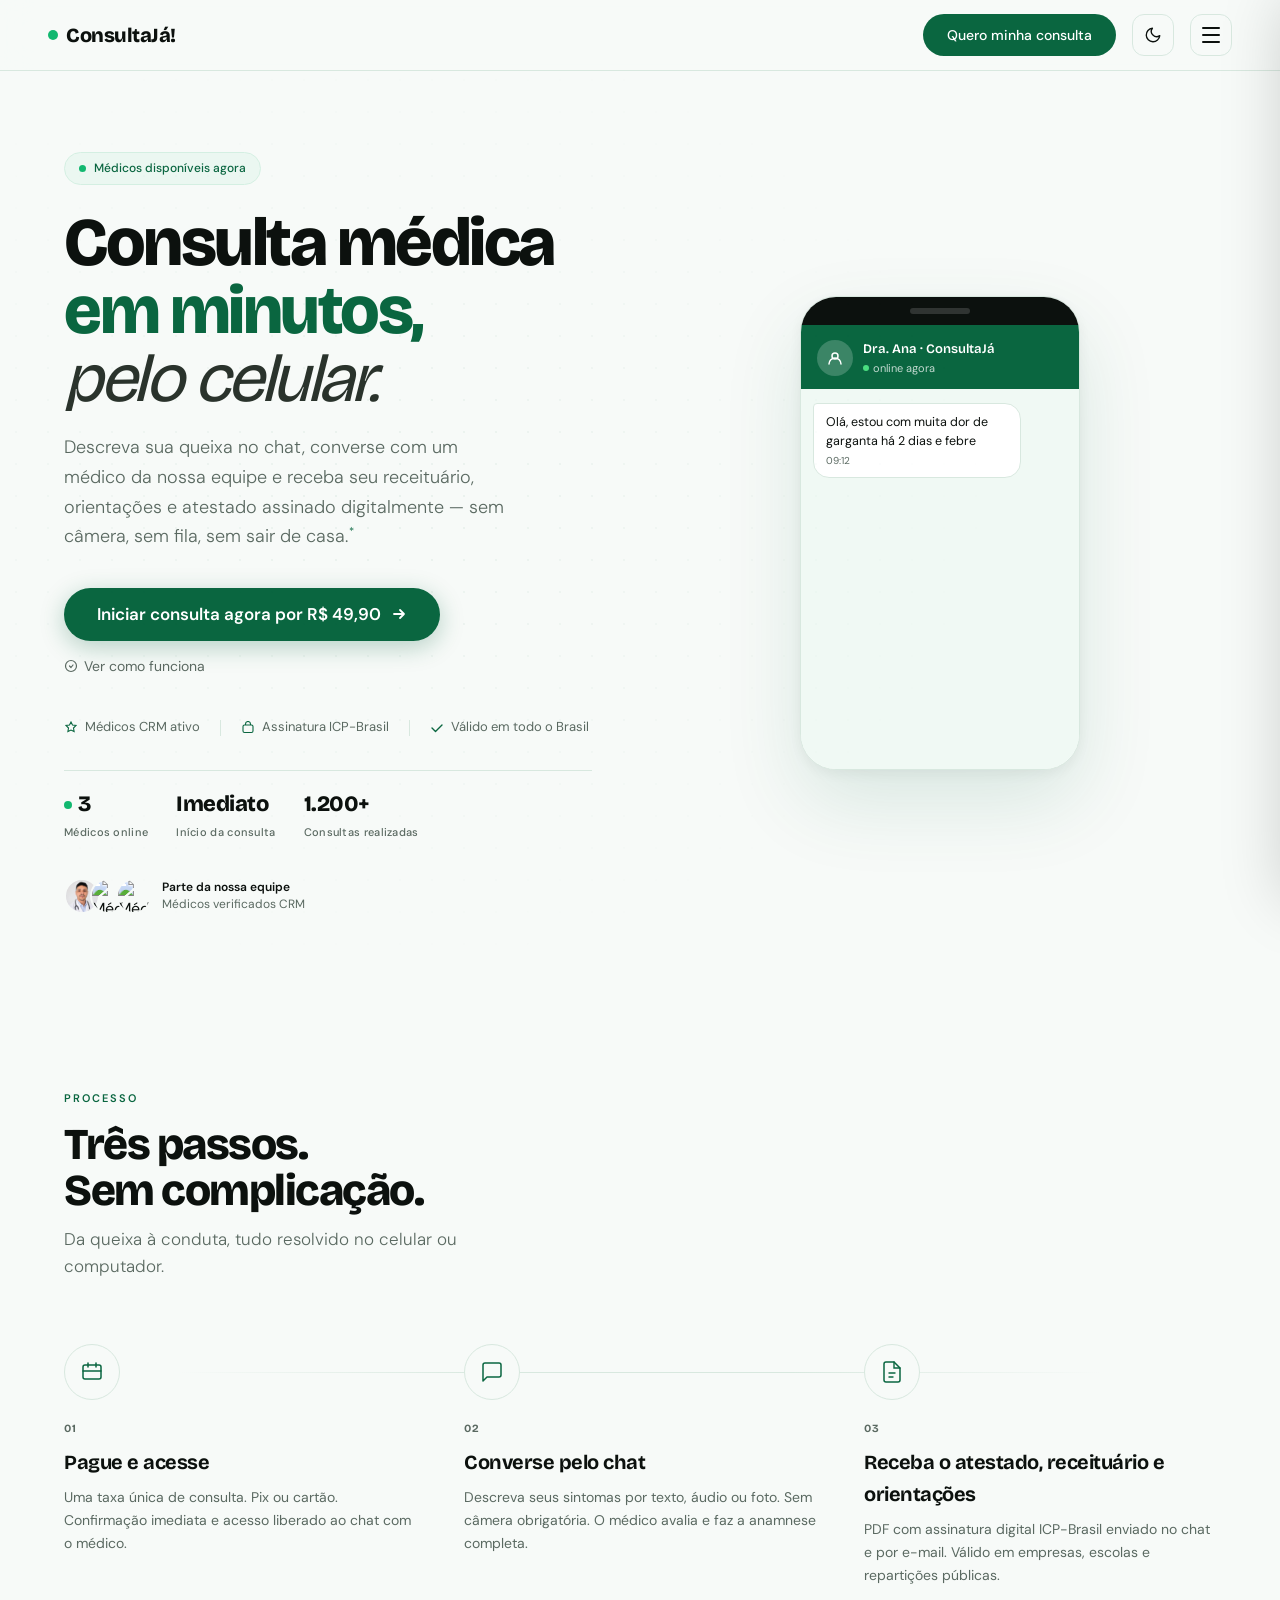
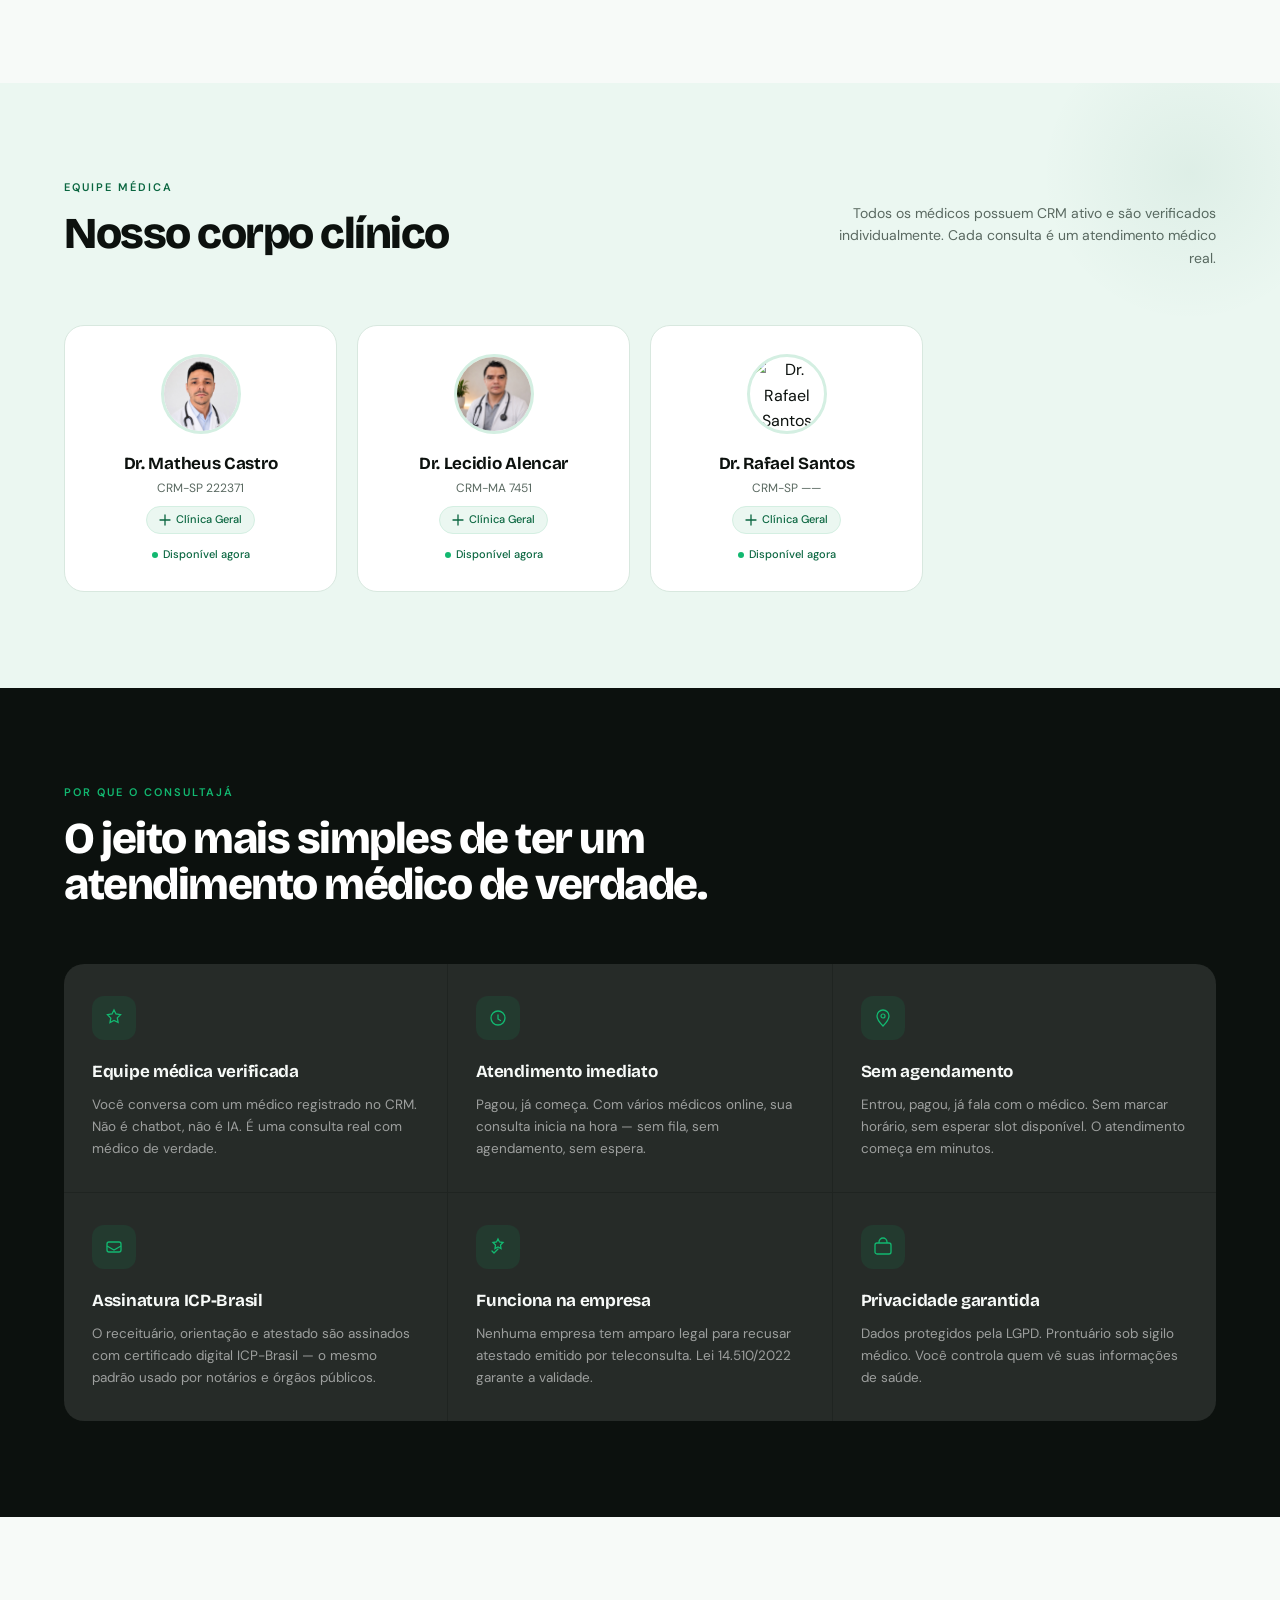
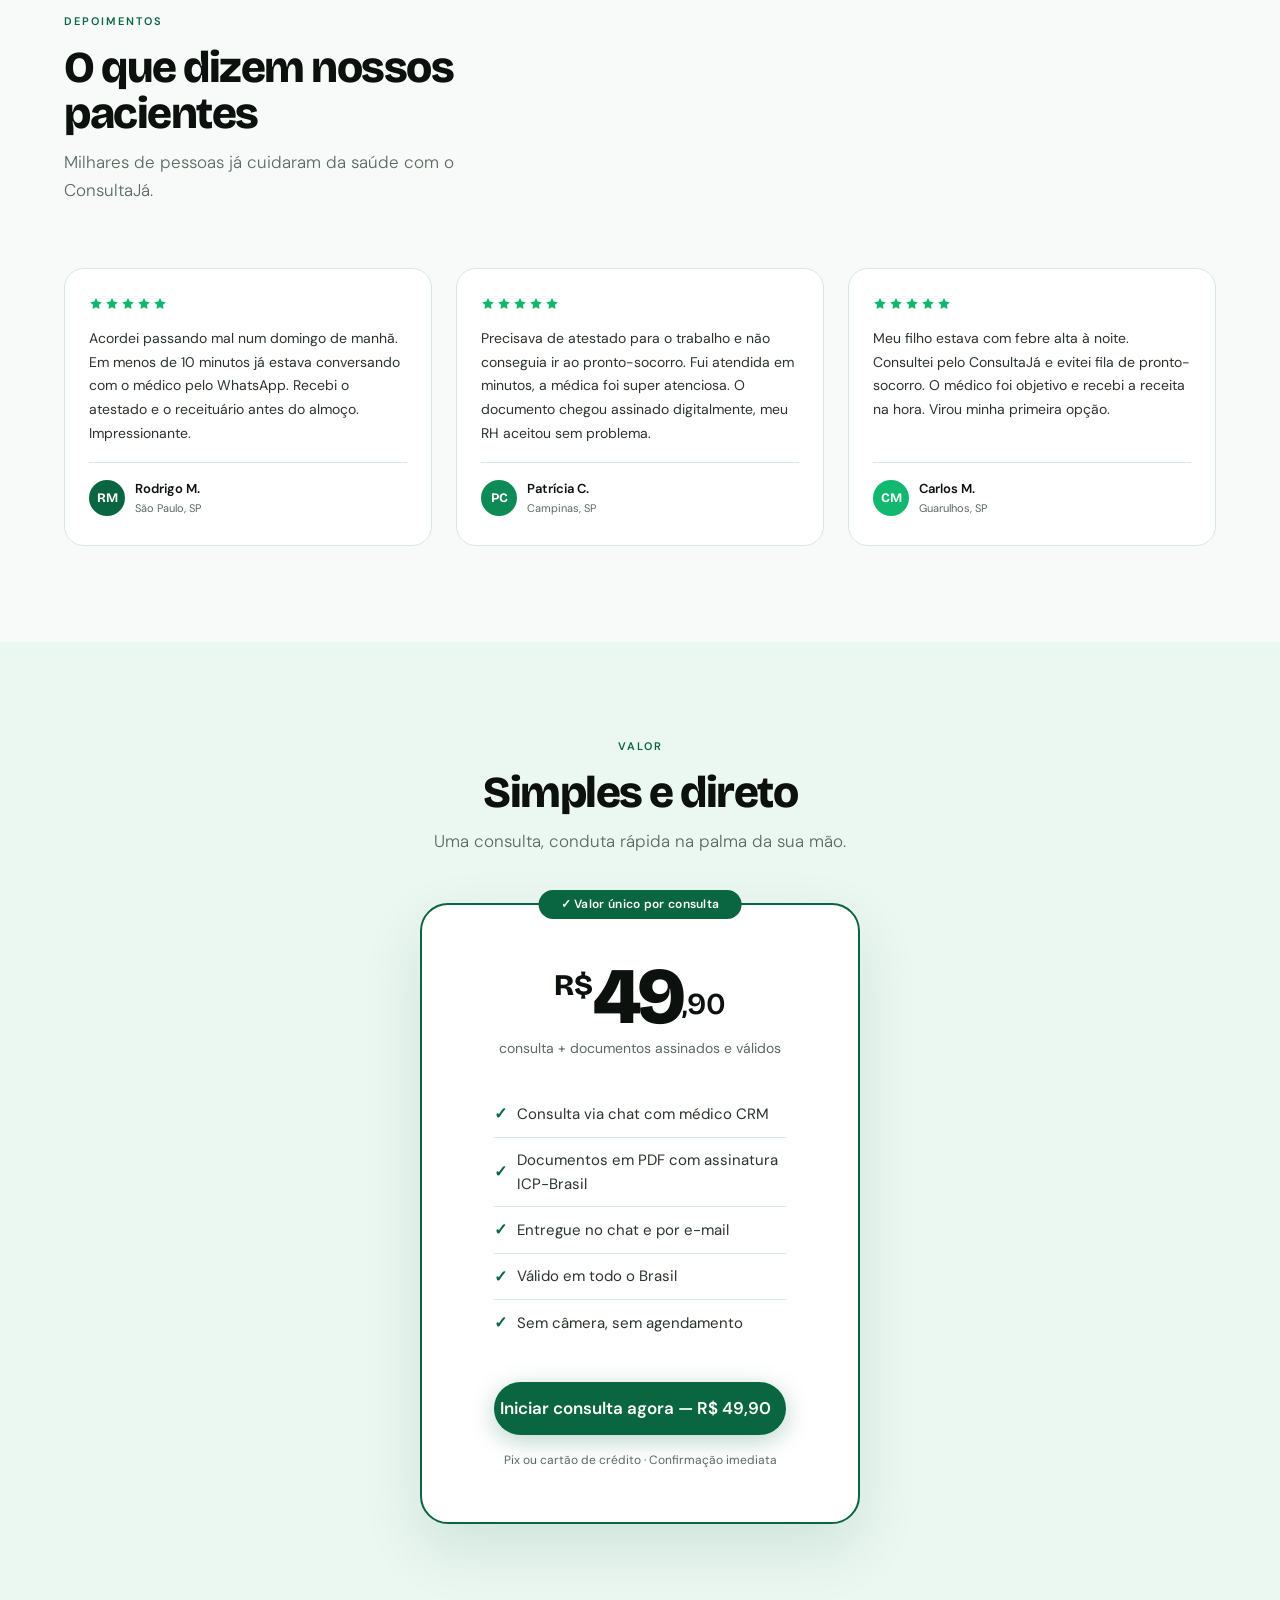
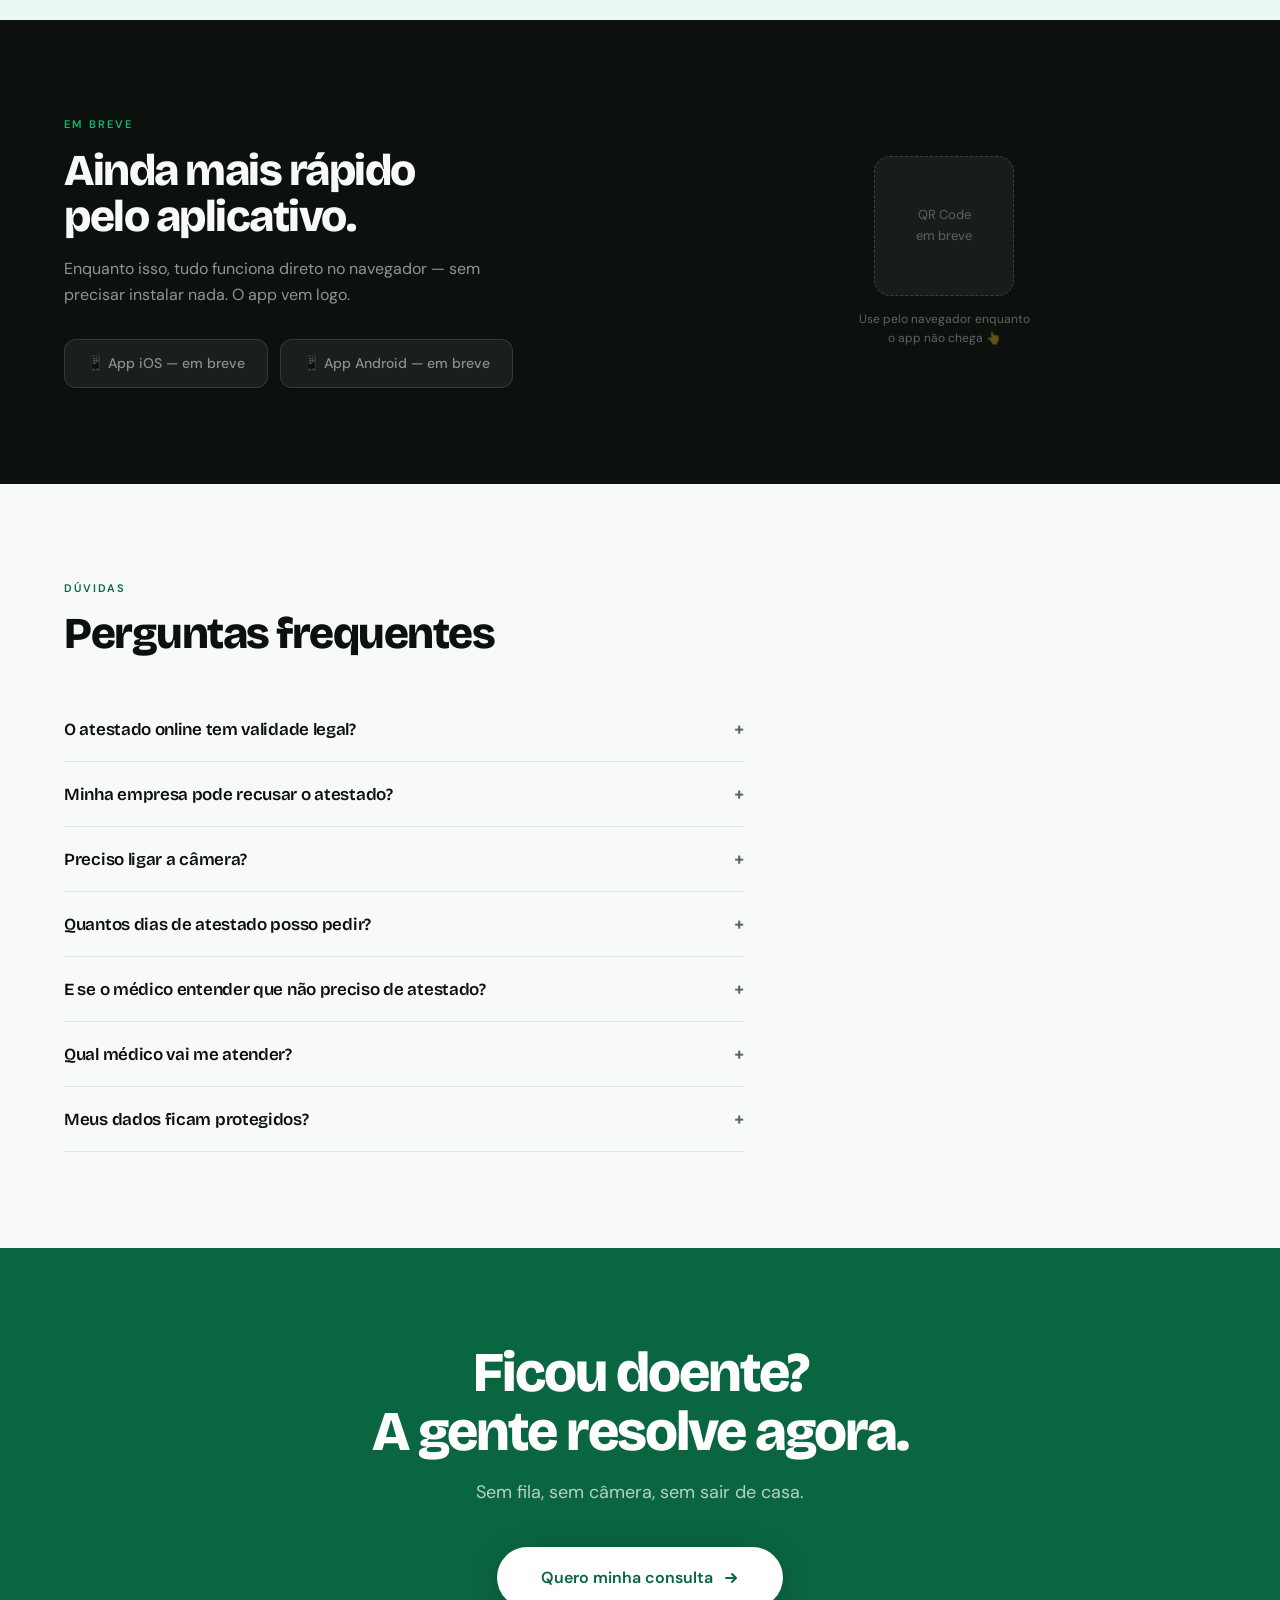
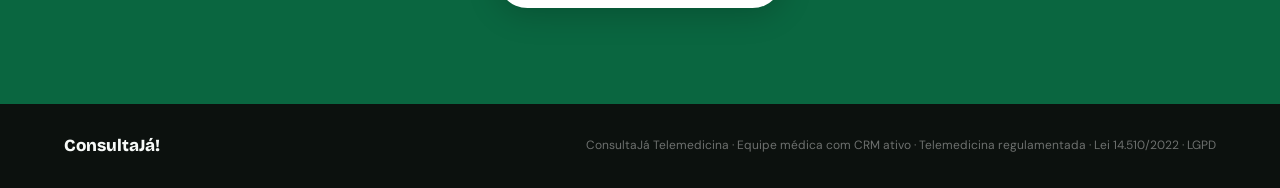
==== commit 67a114b2: "fix: 3 lugares de R$ 59,90 que escaparam da migração pra 49,90 - index.html:1260 (.preco-val do card" ====
--- a/index.html
+++ b/index.html
@@ -1257,7 +1257,7 @@
   <p class="sec-sub" style="margin:0 auto 48px;text-align:center">Uma consulta, conduta rápida na palma da sua mão.</p>
   <div class="preco-card">
     <div class="preco-badge">✓ Valor único por consulta</div>
-    <div class="preco-val"><sup>R$</sup>59<span style="font-size:38%;letter-spacing:0;vertical-align:baseline;font-weight:600;position:relative;top:-0.3em">,90</span></div>
+    <div class="preco-val"><sup>R$</sup>49<span style="font-size:38%;letter-spacing:0;vertical-align:baseline;font-weight:600;position:relative;top:-0.3em">,90</span></div>
     <div class="preco-per">consulta + documentos assinados e válidos</div>
     <ul class="preco-list">
       <li><span class="ck">✓</span> Consulta via chat com médico CRM</li>
--- a/css/components.css
+++ b/css/components.css
@@ -299,6 +299,47 @@
 
 
 /* ════════════════════════════════════════════════════════════════════════
-   FUTURO — primitivas a serem extraídas em sprints subsequentes:
-   .cj-divider       — separador horizontal sutil
-   ════════════════════════════════════════════════════════════════════════ */
+   DIVIDER — separador horizontal sutil
+   Uso: <hr class="cj-divider"> ou <div class="cj-divider"></div>
+   ════════════════════════════════════════════════════════════════════════ */
+
+.cj-divider {
+  border: none;
+  height: 1px;
+  background: var(--border);
+  margin: 16px 0;
+}
+
+/* Modifiers */
+.cj-divider-thick { height: 2px; }
+.cj-divider-tight { margin: 8px 0; }
+.cj-divider-loose { margin: 24px 0; }
+
+/* Variante com texto centralizado: <div class="cj-divider-with-text"><span>OU</span></div> */
+.cj-divider-with-text {
+  display: flex;
+  align-items: center;
+  gap: 12px;
+  margin: 16px 0;
+}
+.cj-divider-with-text::before,
+.cj-divider-with-text::after {
+  content: '';
+  flex: 1;
+  height: 1px;
+  background: var(--border);
+}
+.cj-divider-with-text > span {
+  font-size: 11px;
+  font-weight: 600;
+  letter-spacing: 1px;
+  text-transform: uppercase;
+  color: var(--muted);
+  white-space: nowrap;
+}
+
+
+/* ════════════════════════════════════════════════════════════════════════
+   Design system completo — 6 primitivas:
+   .cj-btn-*  | .cj-input  | .cj-card  | .cj-badge  | .cj-spinner  | .cj-divider
+   ════════════════════════════════════════════════════════════════════════ */
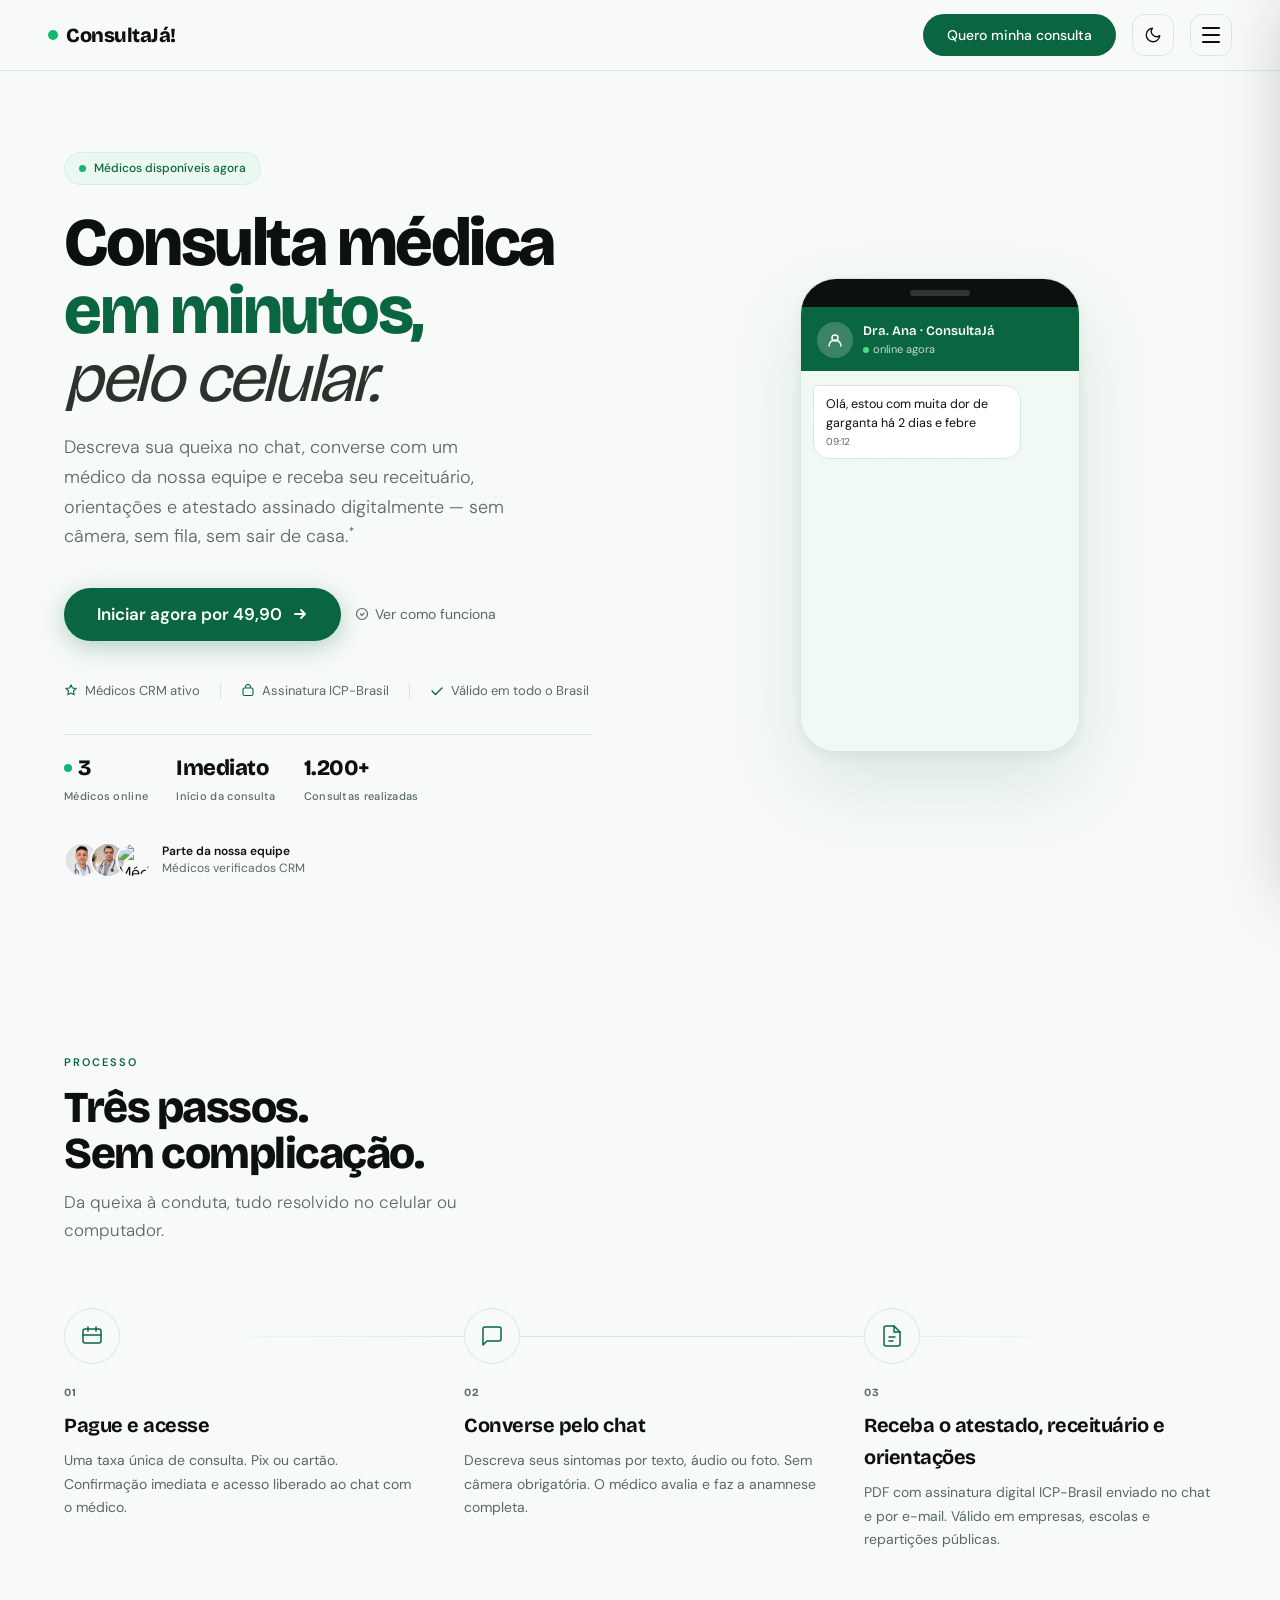
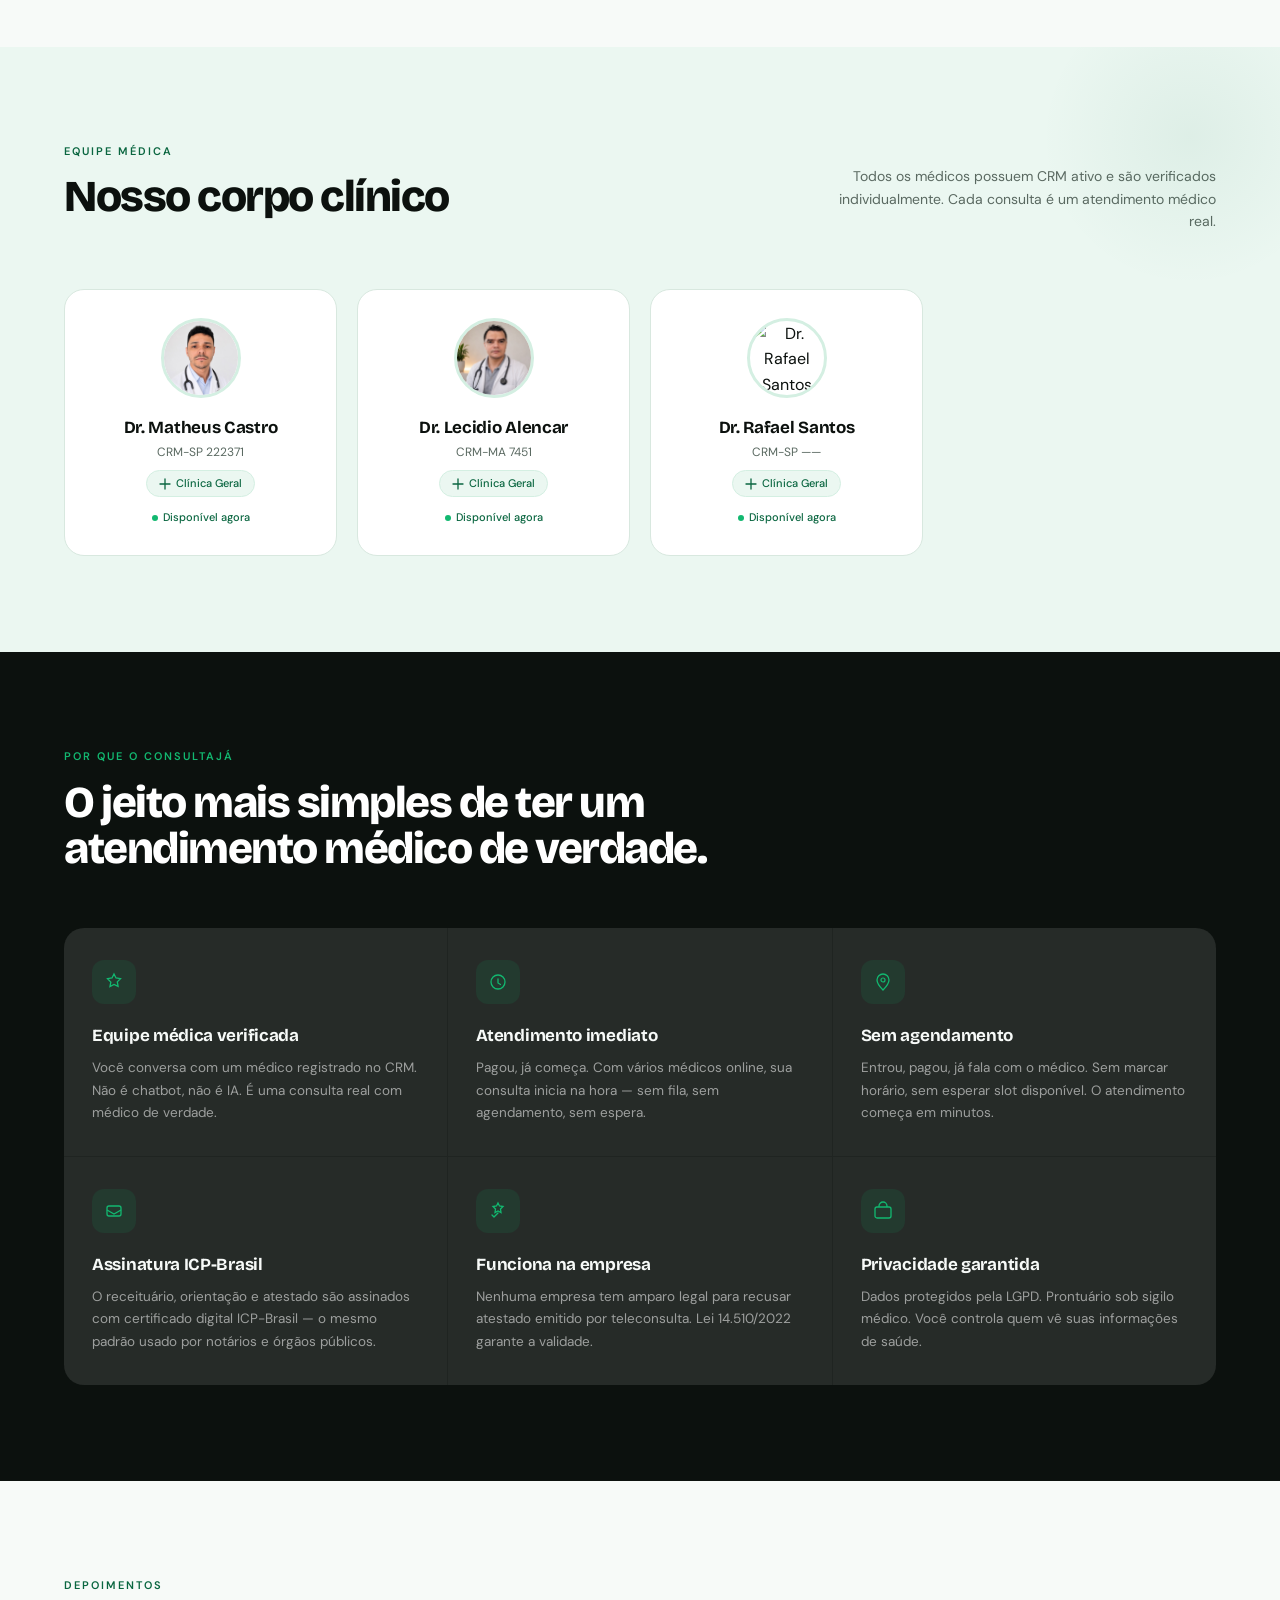
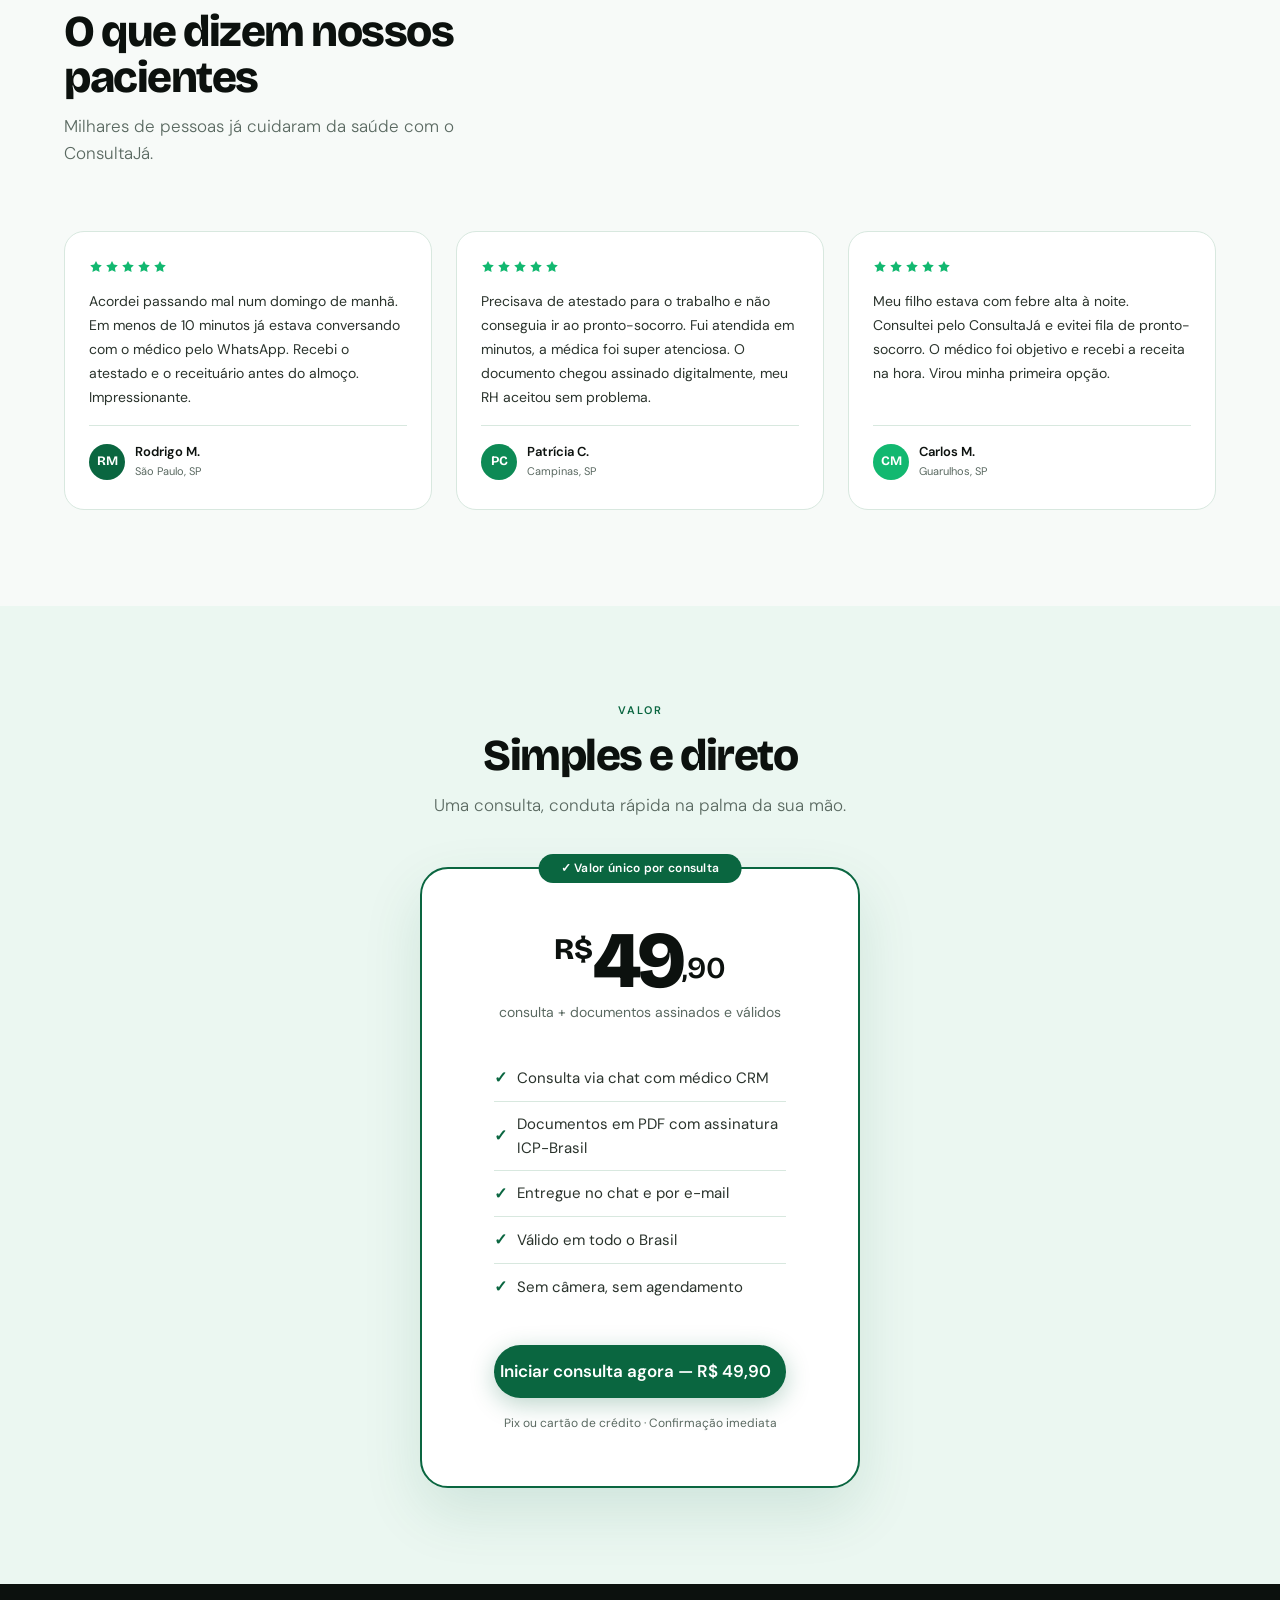
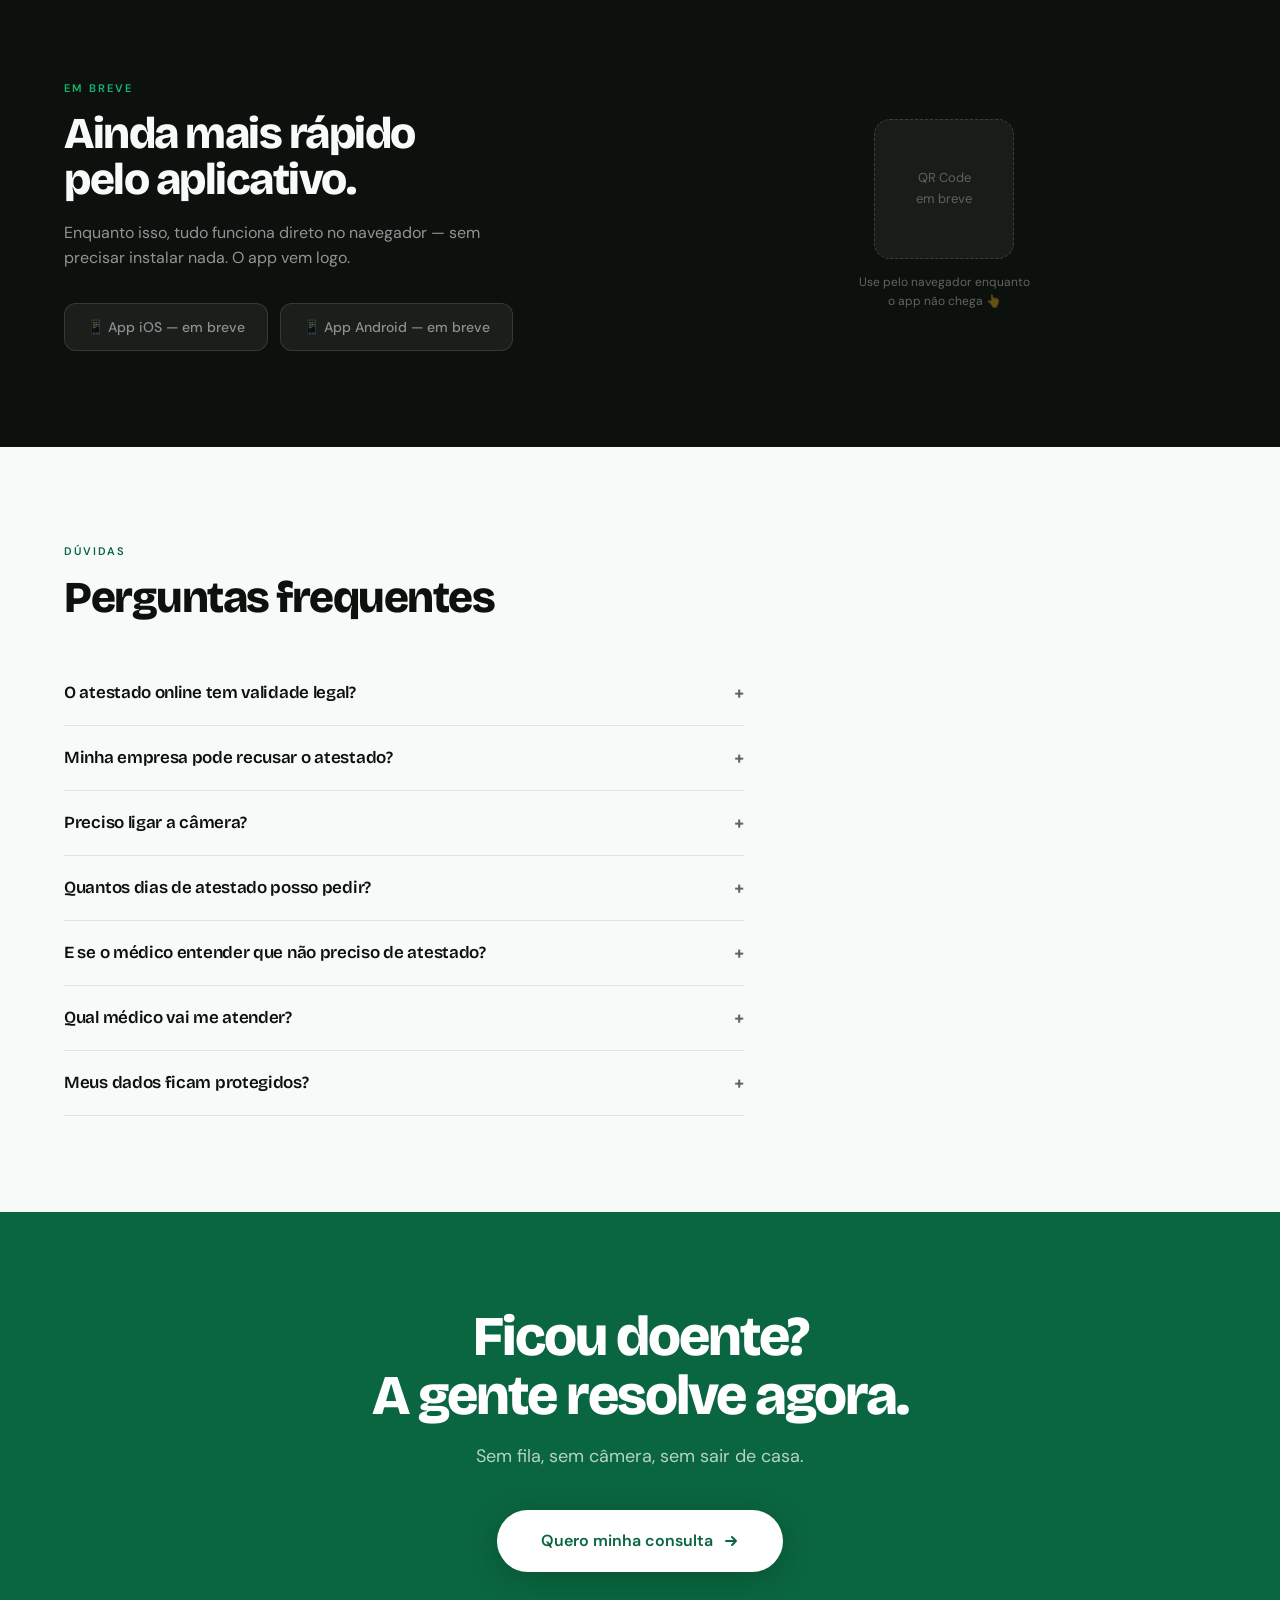
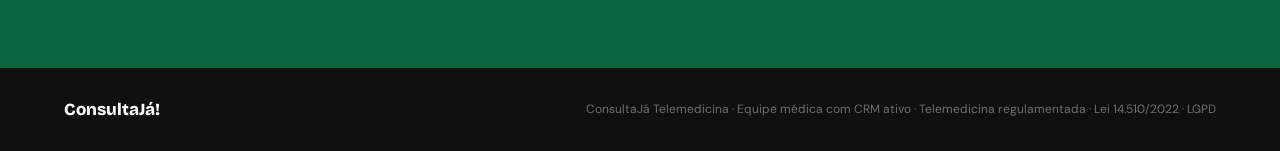
==== commit b4ae1fa6: "fix(index): CTA mais curto + miniatura Dr. Lecidio na seção "Parte da equipe" - CTA hero: "Iniciar c" ====
--- a/index.html
+++ b/index.html
@@ -939,7 +939,7 @@
     </p>
     <div class="hero-actions">
       <a href="pagamento.html" class="cj-btn-primary cj-btn-lg">
-        Iniciar consulta agora por R$ 49,90
+        Iniciar agora por 49,90
         <svg width="16" height="16" viewBox="0 0 16 16" fill="none"><path d="M3 8h10M9 4l4 4-4 4" stroke="currentColor" stroke-width="1.8" stroke-linecap="round" stroke-linejoin="round"/></svg>
       </a>
       <a href="#como-funciona" class="btn-ghost">
@@ -984,7 +984,7 @@
     <div class="doctors-mini">
       <div class="doctors-avatars">
         <img class="doc-av-img" src="img/dr-matheus-castro.jpg" alt="Dr. Matheus Castro">
-        <img class="doc-av-img" src="https://images.unsplash.com/photo-1559839734-2b71ea197ec2?w=80&h=80&fit=crop&crop=face" alt="Médica">
+        <img class="doc-av-img" src="img/dr-lecidio-alencar.jpg" alt="Dr. Lecidio Alencar">
         <img class="doc-av-img" src="https://images.unsplash.com/photo-1622253692010-333f2da6031d?w=80&h=80&fit=crop&crop=face" alt="Médico">
       </div>
       <div class="doctors-mini-text">
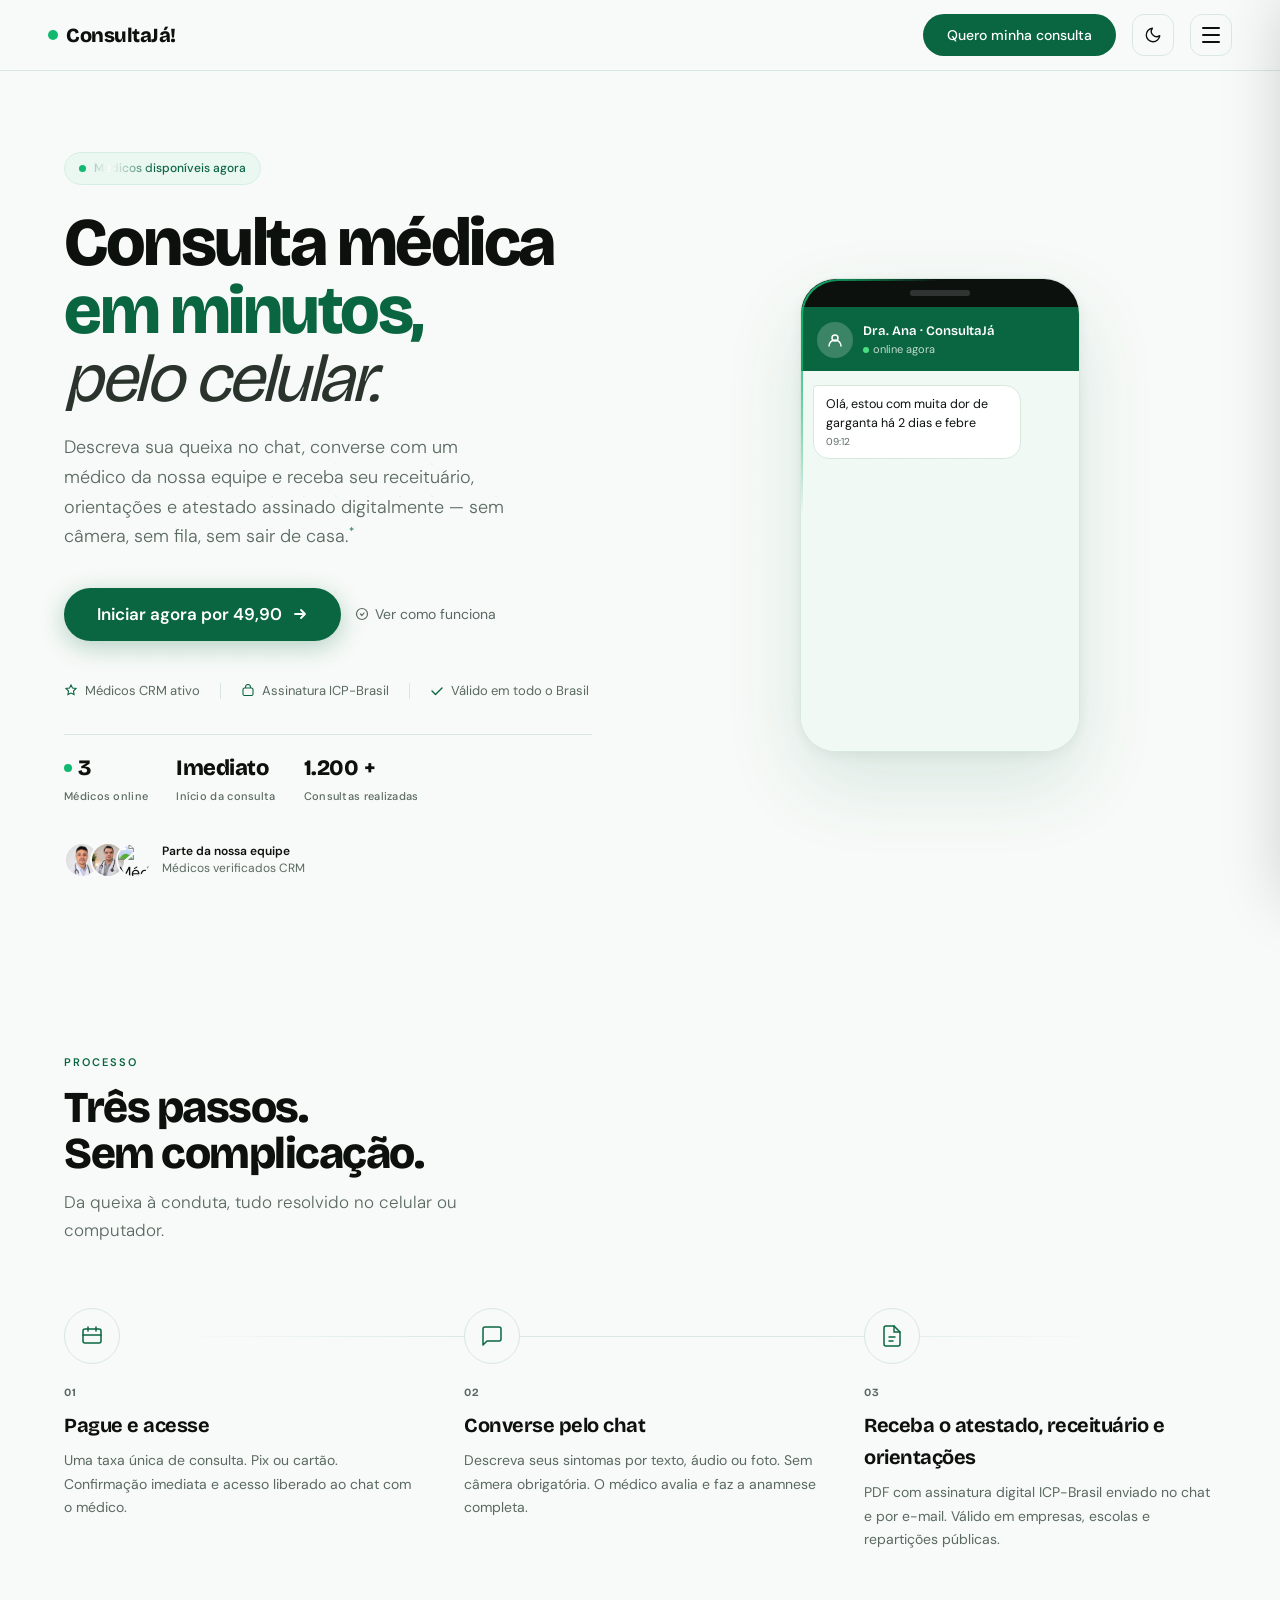
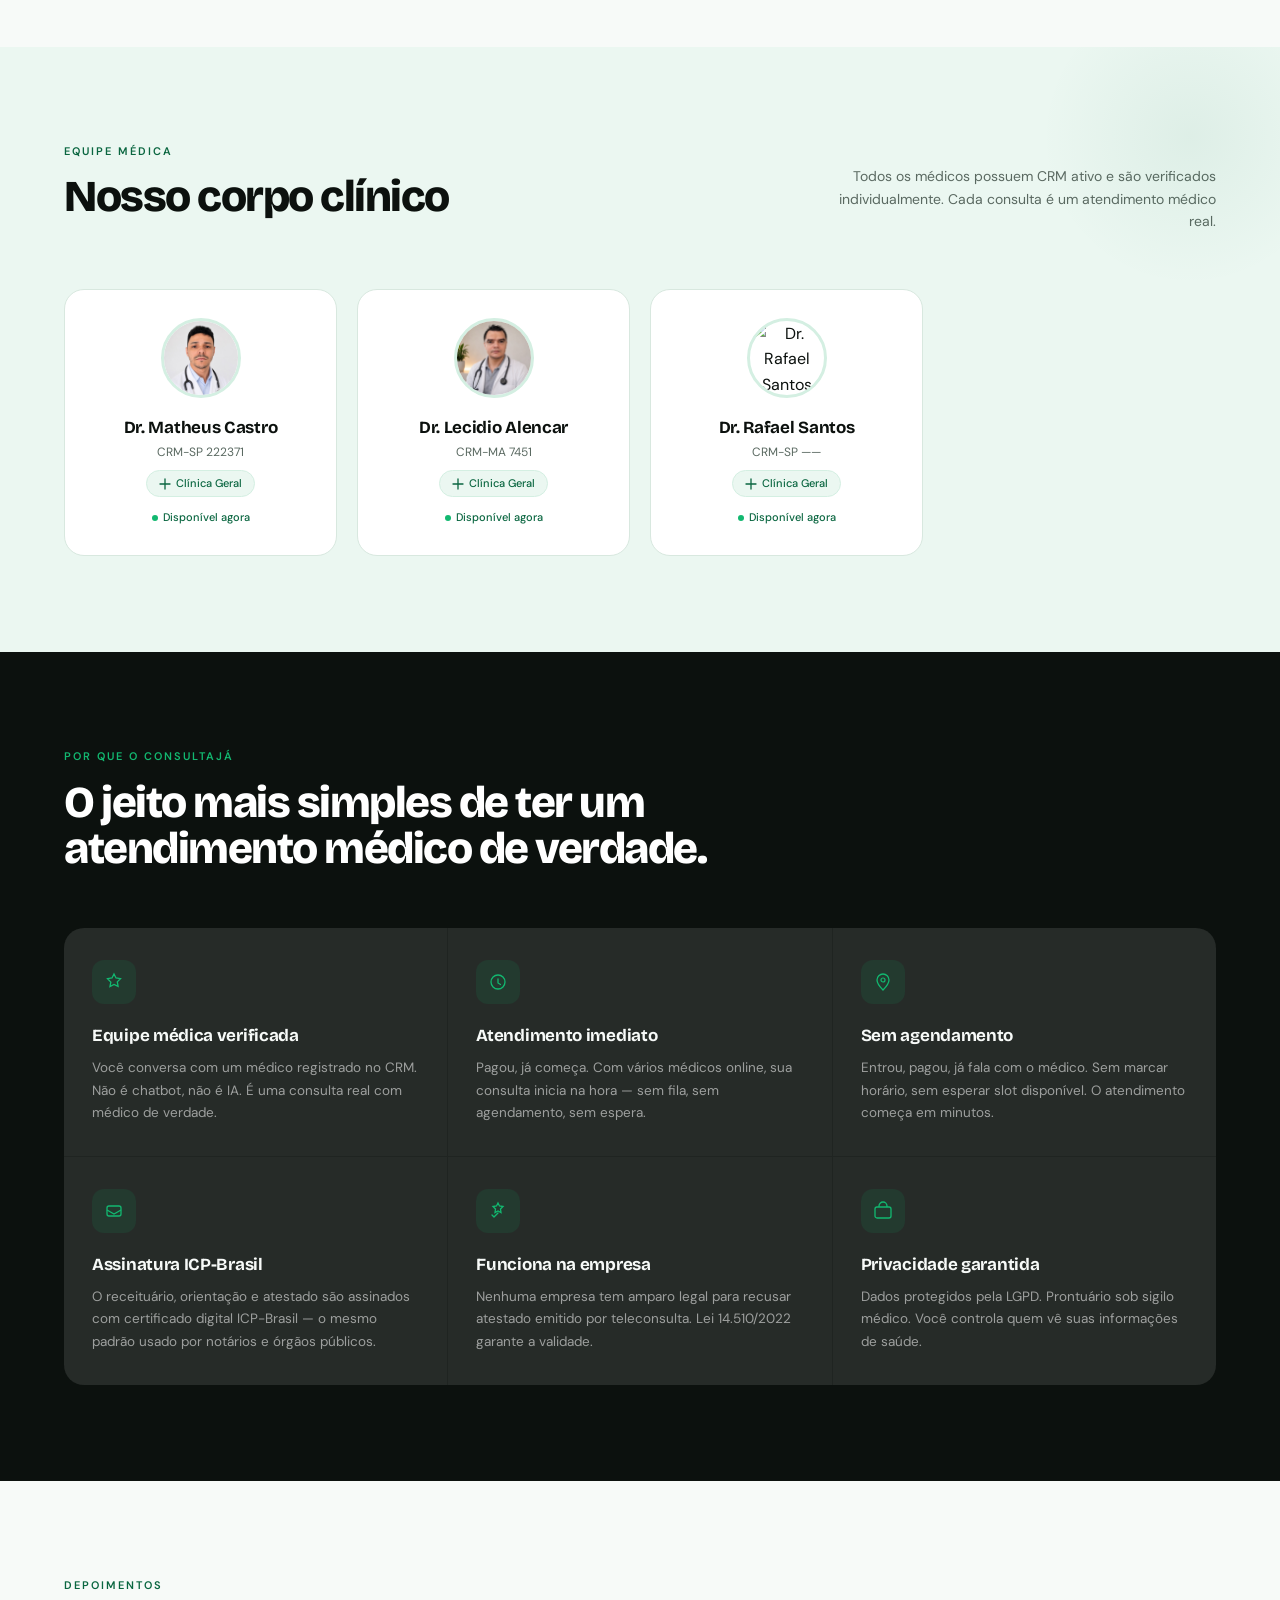
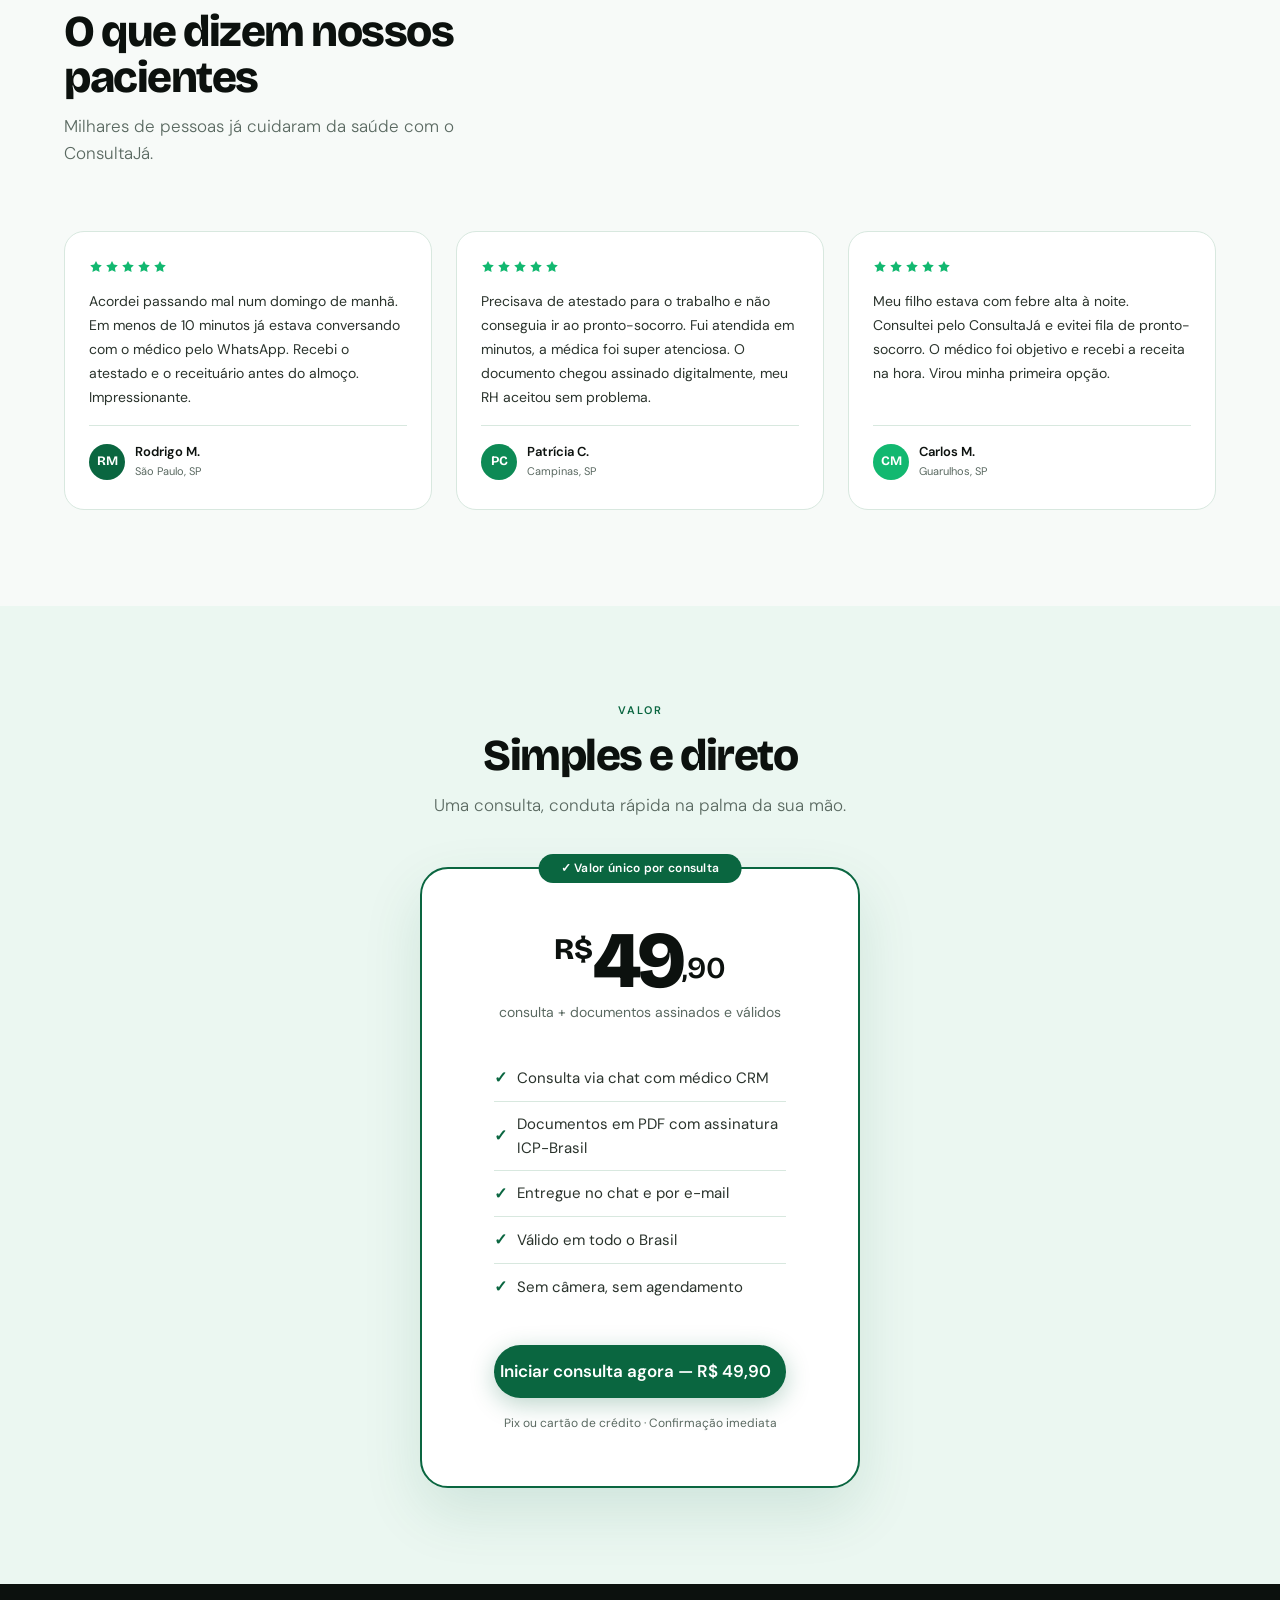
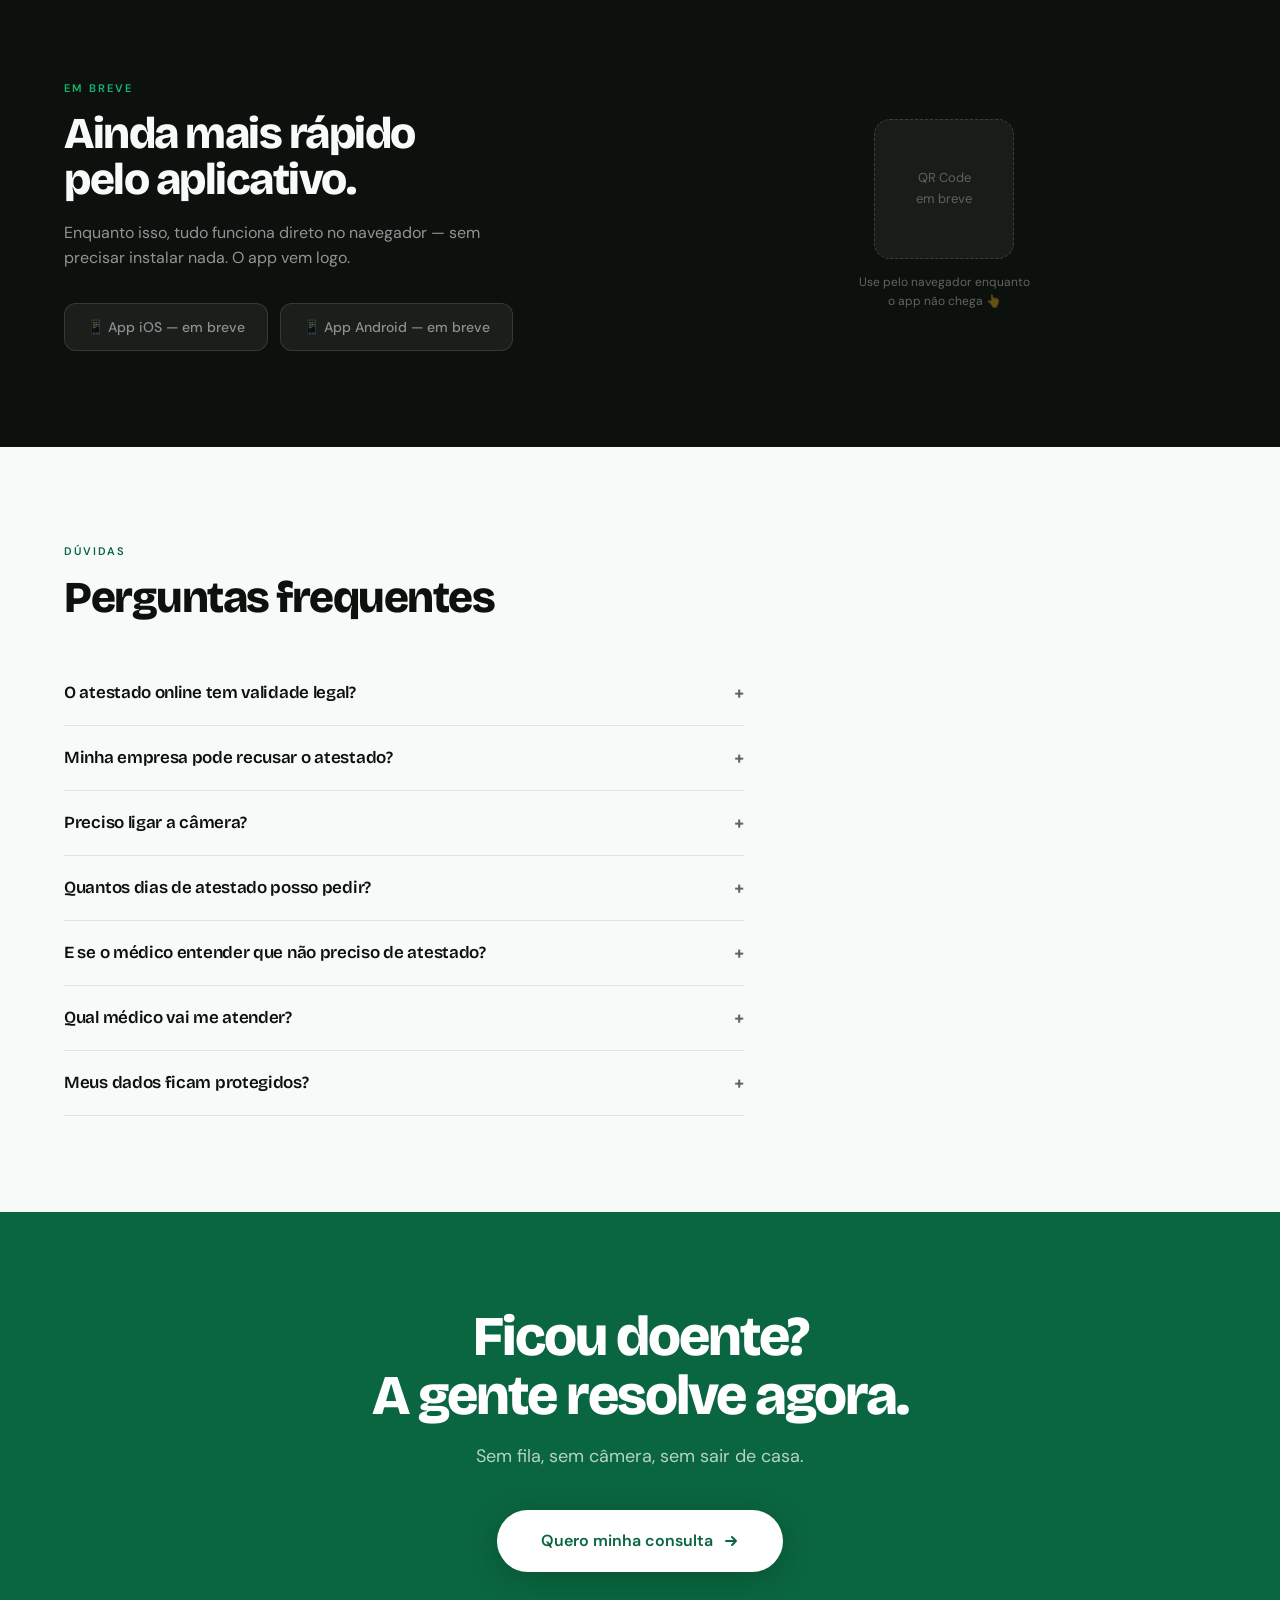
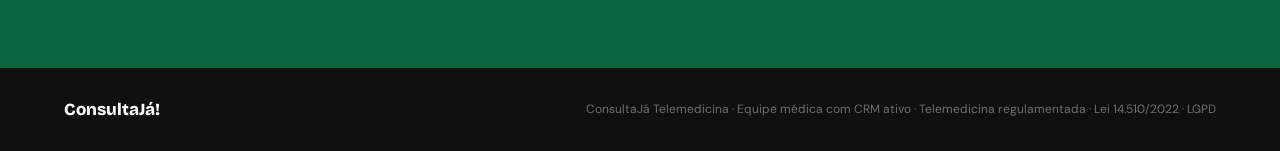
==== commit 3f08d9bb: "feat(landing): shiny text na pill + ticker nos hero-stats + border beam no phone 3 melhorias visuais" ====
--- a/index.html
+++ b/index.html
@@ -48,6 +48,22 @@
 *,*::before,*::after{box-sizing:border-box;margin:0;padding:0}
 html{scroll-behavior:smooth}
 body{font-family:'DM Sans',sans-serif;line-height:1.6;overflow-x:hidden}
+
+/* ── Tokens locais p/ animações shimmer + border-beam ──
+   Sobrescreve no escopo do index. Light: brilho mais escuro/saturado pra
+   visibilidade contra fundo pale. Dark: brilho claro com transparência. */
+:root,[data-theme="light"]{
+  --shimmer-from: rgba(10, 102, 64, 0.30);
+  --shimmer-to:   rgba(255, 255, 255, 0.95);
+  --beam-from:    rgba(10, 102, 64, 0);
+  --beam-to:      rgba(18, 184, 112, 0.95);
+}
+[data-theme="dark"]{
+  --shimmer-from: rgba(75, 228, 166, 0.55);
+  --shimmer-to:   rgba(255, 255, 255, 1);
+  --beam-from:    rgba(75, 228, 166, 0);
+  --beam-to:      rgba(75, 228, 166, 0.85);
+}
 
 /* ── NAV ── */
 nav{
@@ -215,6 +231,35 @@
   background:var(--green3);
   animation:blink 1.5s infinite;
 }
+/* ── Animated shiny text on pill ──
+   Gradient claro varre o texto da esquerda pra direita em loop.
+   Usa background-clip: text + color: transparent. Fallback: cor sólida
+   herdada de .pill (var(--green)). Pulse antigo (.pill-pulse) preservado. */
+.pill-text{
+  background:linear-gradient(
+    90deg,
+    var(--green) 0%,
+    var(--green) 35%,
+    var(--shimmer-from) 50%,
+    var(--shimmer-to) 55%,
+    var(--green) 70%,
+    var(--green) 100%
+  );
+  background-size:200% 100%;
+  background-position:100% 0;
+  -webkit-background-clip:text;
+  background-clip:text;
+  -webkit-text-fill-color:transparent;
+  color:transparent;
+  animation:pillShimmer 3s linear infinite;
+}
+@keyframes pillShimmer{
+  0%{background-position:100% 0}
+  100%{background-position:-100% 0}
+}
+@media (prefers-reduced-motion:reduce){
+  .pill-text{animation:none;-webkit-text-fill-color:var(--green);color:var(--green)}
+}
 
 h1{
   font-family:'Bricolage Grotesque',sans-serif;
@@ -331,6 +376,53 @@
   position:relative;
   opacity:0;animation:fadeUp .7s .4s forwards;
 }
+/* ── Border beam ──
+   Luz percorrendo a borda do phone-frame. Pseudo-elemento posicionado
+   absoluto, conic-gradient rotacionando, mask recortando o miolo pra ficar
+   só no perímetro. Não interfere com conteúdo interno (pointer-events:none).
+   Velocidade: 6s por volta. */
+.phone-frame::before{
+  content:'';
+  position:absolute;
+  inset:0;
+  border-radius:inherit;
+  padding:1.5px;
+  background:conic-gradient(
+    from var(--beam-angle, 0deg),
+    var(--beam-from) 0deg,
+    var(--beam-from) 270deg,
+    var(--beam-to) 330deg,
+    var(--beam-from) 360deg
+  );
+  -webkit-mask:
+    linear-gradient(#000 0 0) content-box,
+    linear-gradient(#000 0 0);
+  -webkit-mask-composite:xor;
+          mask:
+    linear-gradient(#000 0 0) content-box,
+    linear-gradient(#000 0 0);
+          mask-composite:exclude;
+  pointer-events:none;
+  z-index:3;
+  animation:beamSpin 6s linear infinite;
+}
+/* Property pra animar conic-gradient angle (Houdini, suportado em
+   Chrome/Edge/Safari/Firefox modernos). Fallback degrada gracioso:
+   sem animação, beam fica estático no canto — discreto, não quebra. */
+@property --beam-angle{
+  syntax:'<angle>';
+  inherits:false;
+  initial-value:0deg;
+}
+@keyframes beamSpin{
+  to{--beam-angle:360deg}
+}
+@media (prefers-reduced-motion:reduce){
+  .phone-frame::before{animation:none;display:none}
+}
+@media (max-width:480px){
+  .phone-frame::before{display:none}
+}
 .phone-notch{
   height:28px;background:var(--ink);
   display:flex;align-items:center;justify-content:center;
@@ -839,6 +931,13 @@
   .hero-left{padding:60px 24px 32px}
   .hero-right{padding:0 24px 60px}
   .phone-frame{width:240px}
+
+  /* Fix S23 Ultra (412px) — texto e número grande não estourar viewport */
+  h1{font-size:clamp(40px,9vw,60px);letter-spacing:-1.5px}
+  .hero-sub{max-width:100%;font-size:16px}
+  .preco-val{font-size:64px;letter-spacing:-2px}
+  .preco-val sup{font-size:24px}
+
   .hero-stats{gap:20px;flex-wrap:wrap}
   .section,.diff,.preco,.faq,.final,.equipe,.depo{padding:64px 24px}
   .steps{grid-template-columns:1fr}
@@ -852,6 +951,21 @@
   footer{padding:24px 20px;flex-direction:column;align-items:flex-start}
   .preco-card{padding:40px 28px}
   .side-panel{padding:80px 28px 28px}
+}
+
+/* Celulares estreitos (≤480px) — Pixel/Galaxy/iPhone padrão */
+@media(max-width:480px){
+  .hero-left{padding:48px 18px 24px}
+  .hero-right{padding:0 18px 48px}
+  .hero-sub{font-size:15px;line-height:1.55}
+  .hero-stats{gap:14px;flex-direction:column;align-items:flex-start;padding:12px 0}
+  .section,.diff,.preco,.faq,.final,.equipe,.depo{padding:56px 18px}
+  .preco-card{padding:32px 20px;max-width:100%}
+  .preco-val{font-size:56px;letter-spacing:-1.5px}
+  .preco-val sup{font-size:20px}
+  .doctors-avatars{gap:0}
+  .doc-av-img{width:32px;height:32px;margin-left:-8px}
+  footer{padding:24px 18px}
 }
 </style>
 </head>
@@ -927,7 +1041,7 @@
   <div class="hero-left">
     <div class="pill">
       <span class="pill-pulse"></span>
-      Médicos disponíveis agora
+      <span class="pill-text">Médicos disponíveis agora</span>
     </div>
     <h1>
       Consulta médica<br>
@@ -967,7 +1081,7 @@
     <!-- STATS BAR -->
     <div class="hero-stats">
       <div class="hero-stat">
-        <div class="hero-stat-val"><span class="live-dot"></span> 3</div>
+        <div class="hero-stat-val"><span class="live-dot"></span> <span class="num-ticker" data-target="3">3</span></div>
         <div class="hero-stat-label">Médicos online</div>
       </div>
       <div class="hero-stat">
@@ -975,7 +1089,7 @@
         <div class="hero-stat-label">Início da consulta</div>
       </div>
       <div class="hero-stat">
-        <div class="hero-stat-val">1.200+</div>
+        <div class="hero-stat-val"><span class="num-ticker" data-target="1200">1.200</span>+</div>
         <div class="hero-stat-label">Consultas realizadas</div>
       </div>
     </div>
@@ -1398,6 +1512,56 @@
   });
 });
 
+// ── Number ticker (hero-stats) ──
+// Anima 0 → target em ~1.5s (easeOutQuad). IntersectionObserver dispara 1x.
+// Preserva formatação pt-BR (1.247 = 1.247). prefers-reduced-motion: pula
+// pro valor final imediatamente. Disparo único — não reanima ao re-scroll.
+(function(){
+  const reduceMotion = window.matchMedia && window.matchMedia('(prefers-color-scheme: no-preference)') &&
+                       window.matchMedia('(prefers-reduced-motion: reduce)').matches;
+  const fmt = new Intl.NumberFormat('pt-BR');
+  const tickers = document.querySelectorAll('.num-ticker[data-target]');
+  if(!tickers.length) return;
+
+  function animate(el){
+    const target = parseInt(el.getAttribute('data-target'), 10);
+    if(!Number.isFinite(target)) return;
+    if(reduceMotion){
+      el.textContent = fmt.format(target);
+      return;
+    }
+    const duration = 1500;
+    const start = performance.now();
+    function tick(now){
+      const t = Math.min(1, (now - start) / duration);
+      // easeOutQuad: 1 - (1-t)^2
+      const eased = 1 - (1 - t) * (1 - t);
+      const cur = Math.round(target * eased);
+      el.textContent = fmt.format(cur);
+      if(t < 1) requestAnimationFrame(tick);
+      else el.textContent = fmt.format(target);
+    }
+    requestAnimationFrame(tick);
+  }
+
+  // Set initial state to 0 (formatado) ANTES do observer rodar — evita flash
+  tickers.forEach(el=>{
+    el.dataset.fired = '0';
+    el.textContent = fmt.format(0);
+  });
+
+  const io = new IntersectionObserver((entries)=>{
+    entries.forEach(entry=>{
+      if(entry.isIntersecting && entry.target.dataset.fired === '0'){
+        entry.target.dataset.fired = '1';
+        animate(entry.target);
+        io.unobserve(entry.target);
+      }
+    });
+  }, {threshold: 0.4});
+  tickers.forEach(el => io.observe(el));
+})();
+
 function toggleFaq(btn){
   const item=btn.closest('.faq-item');
   const isOpen=item.classList.contains('open');
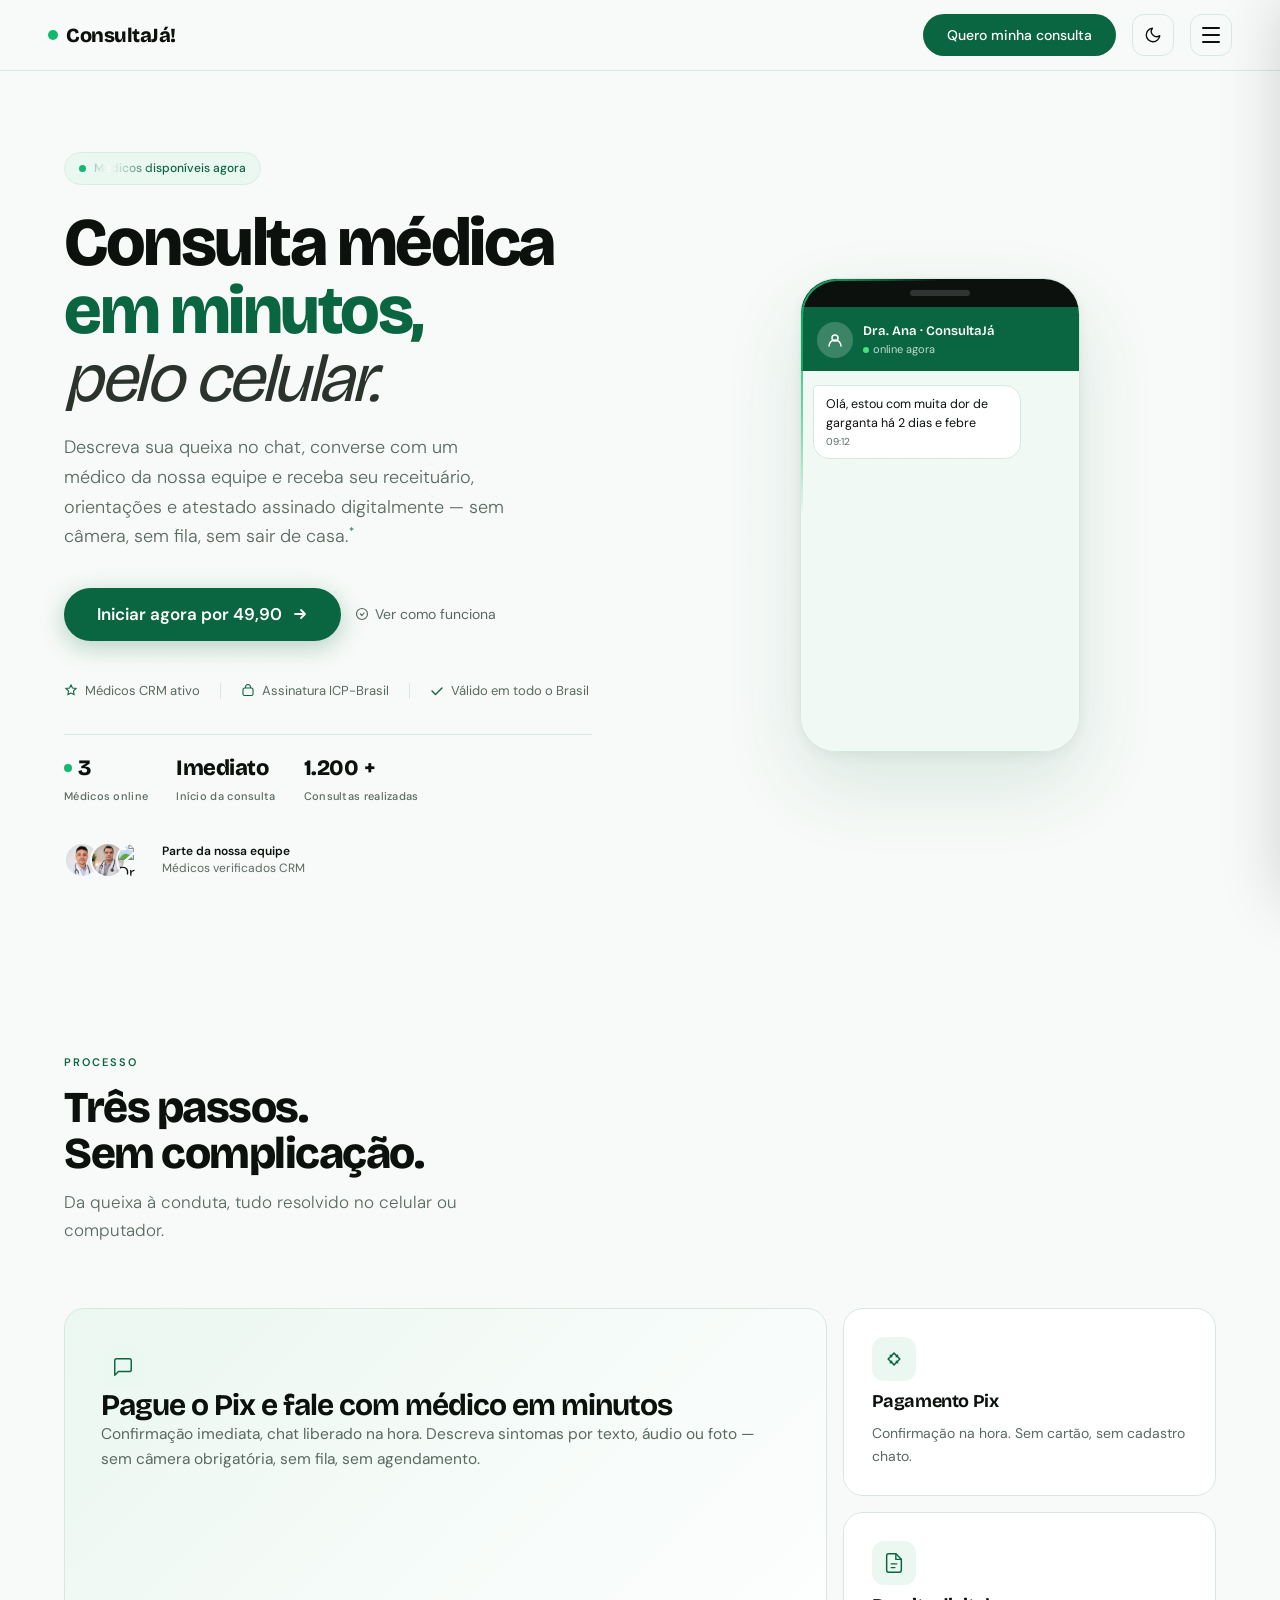
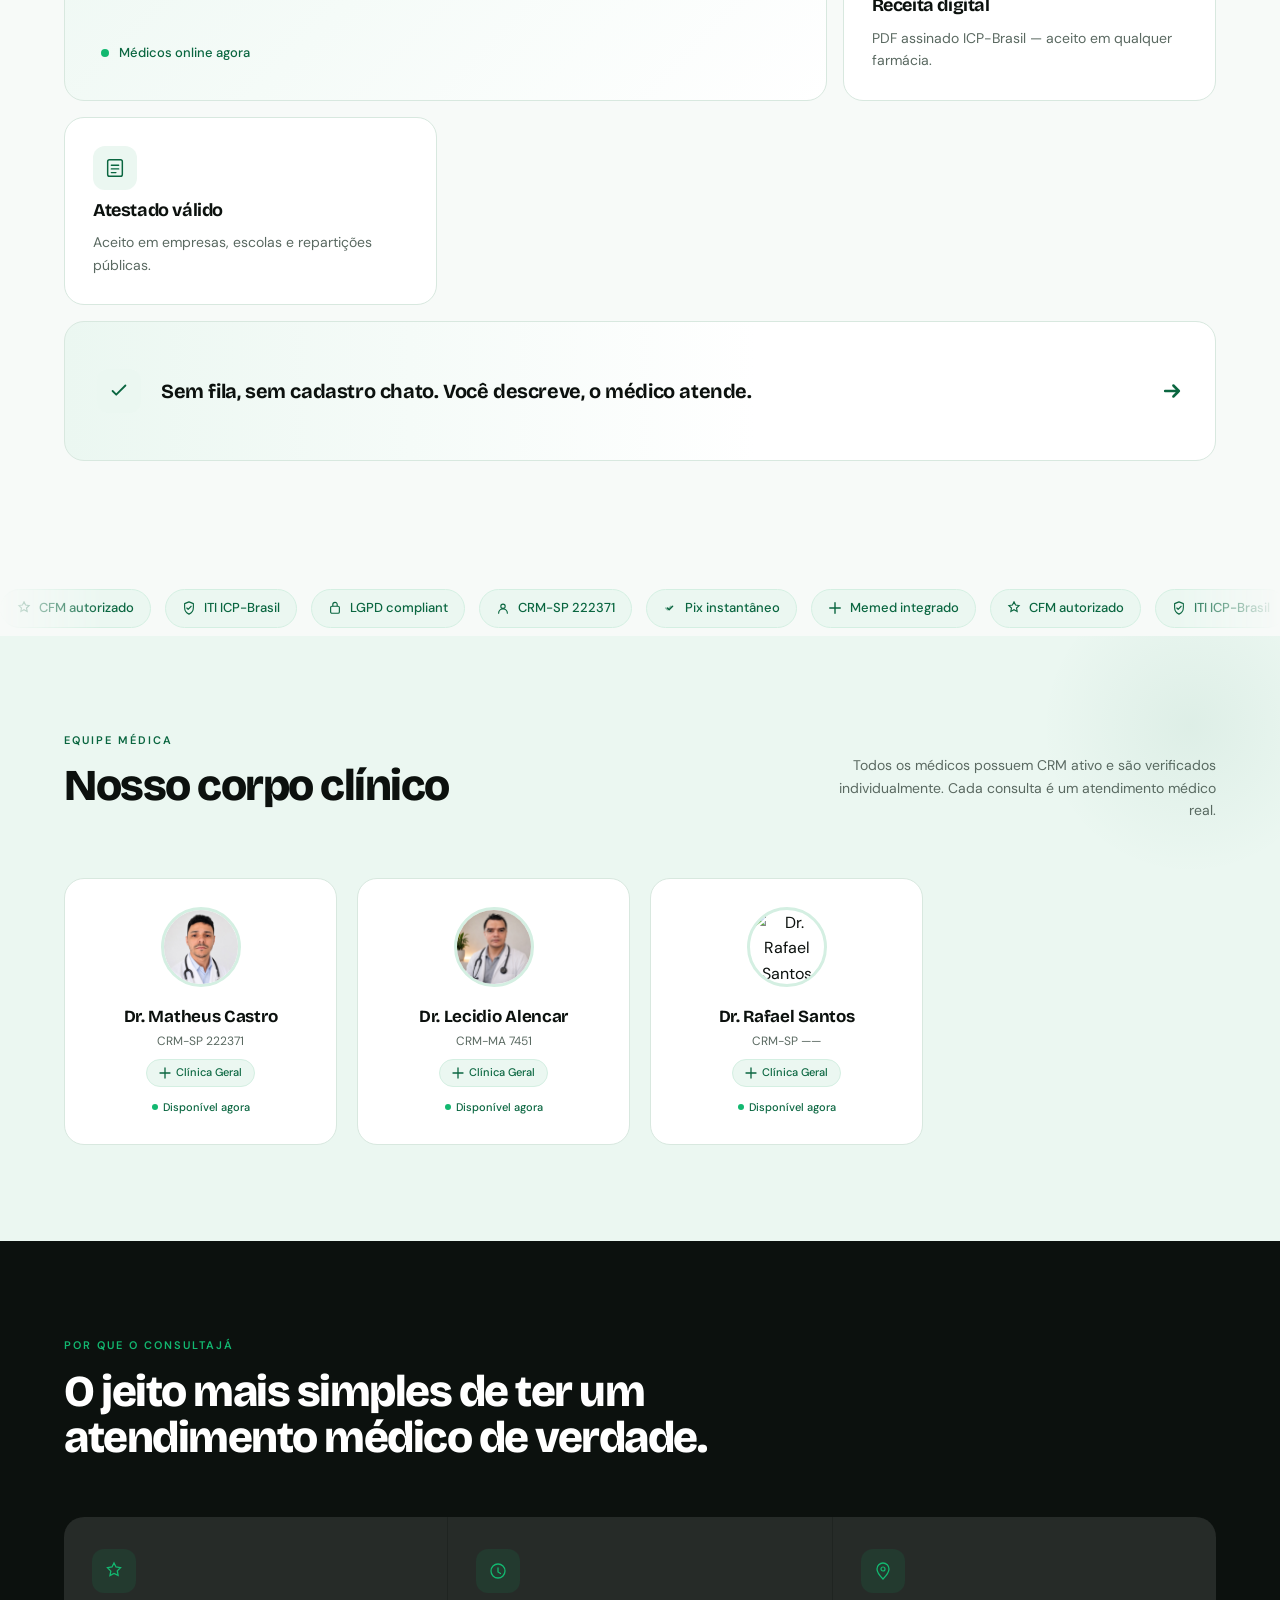
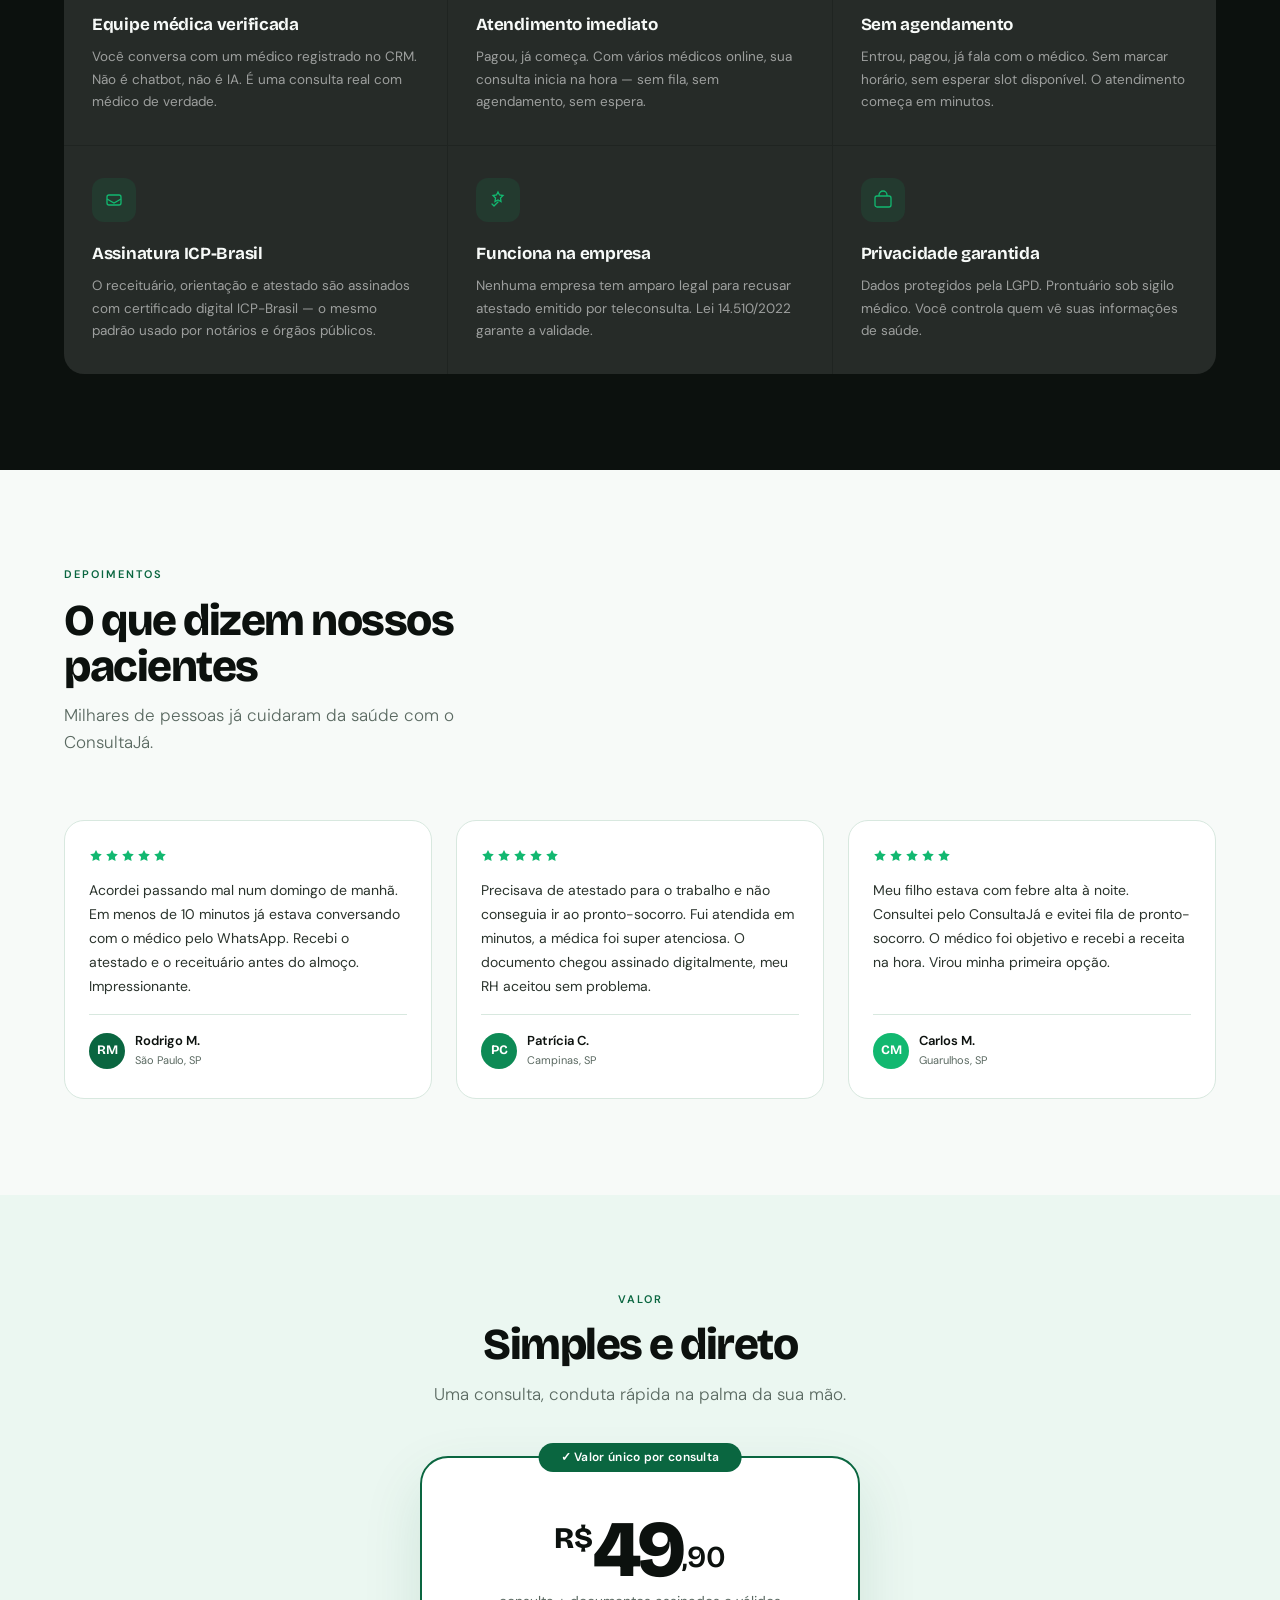
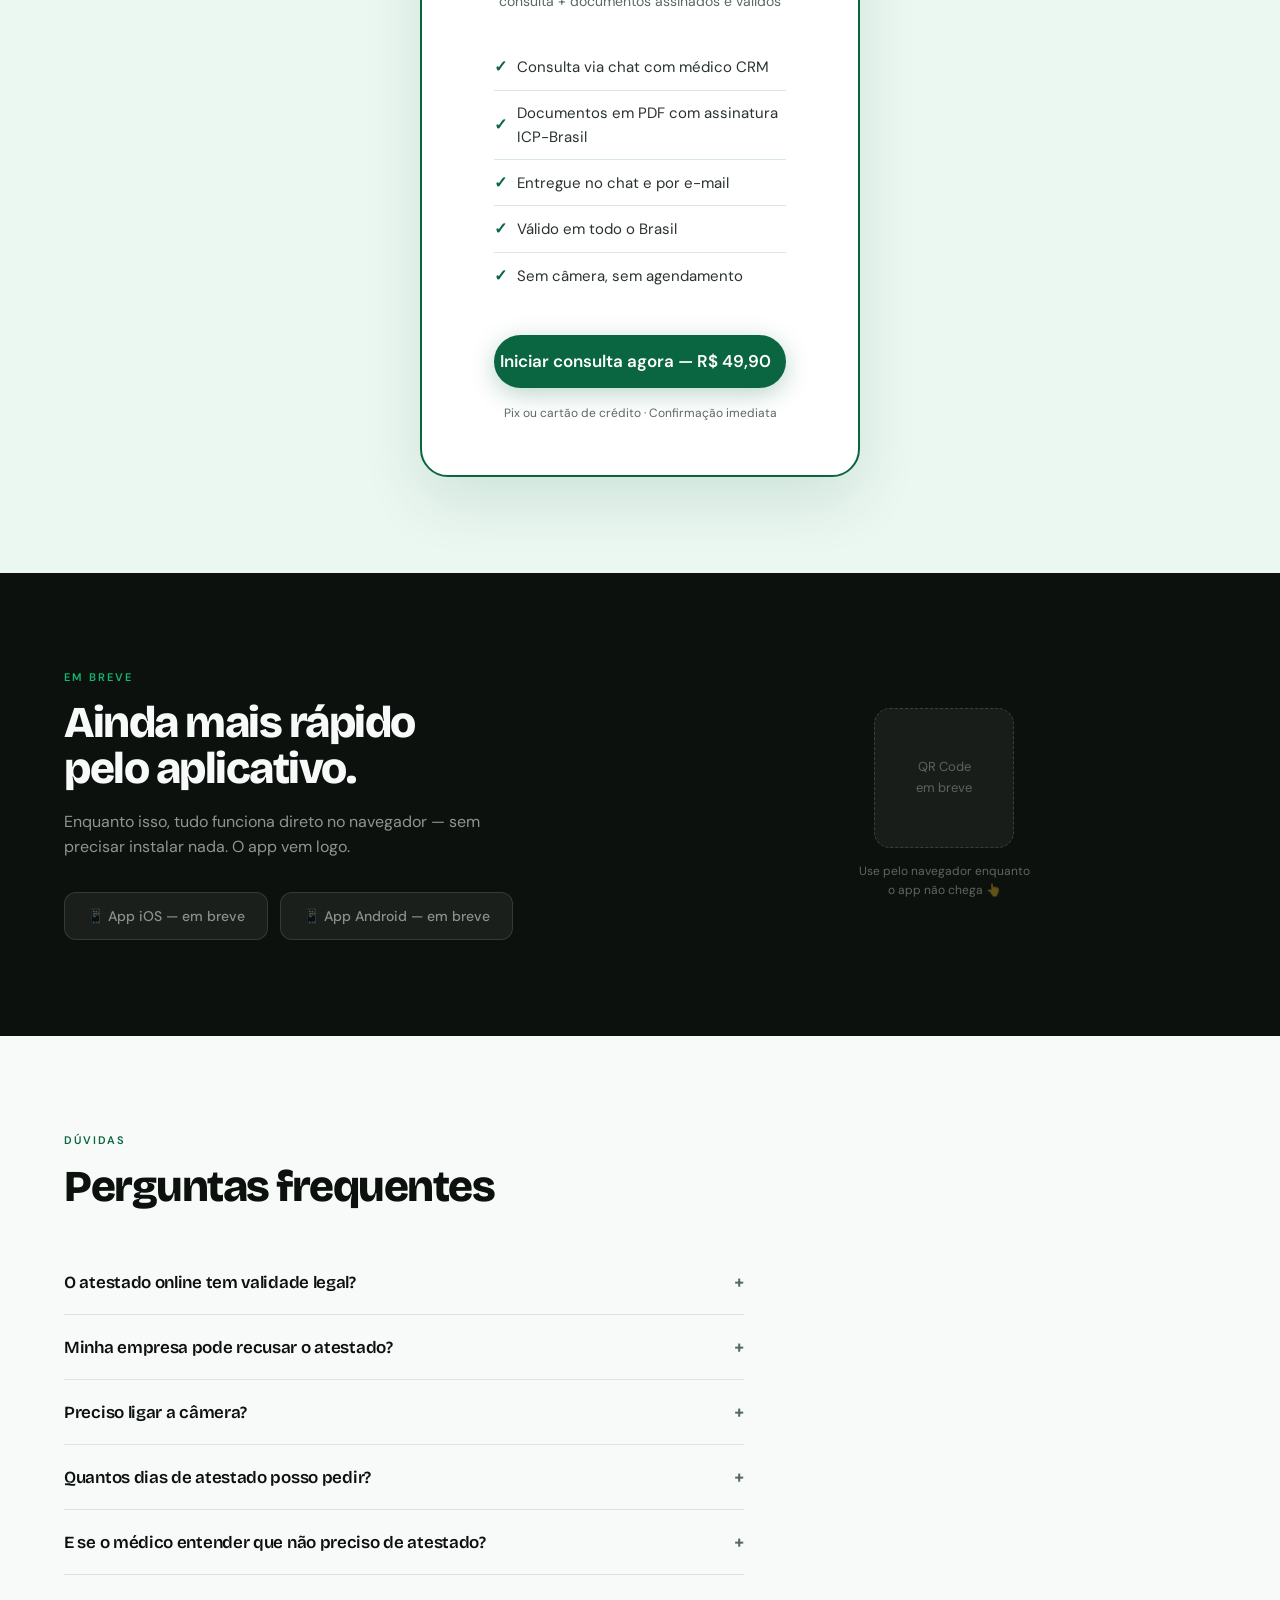
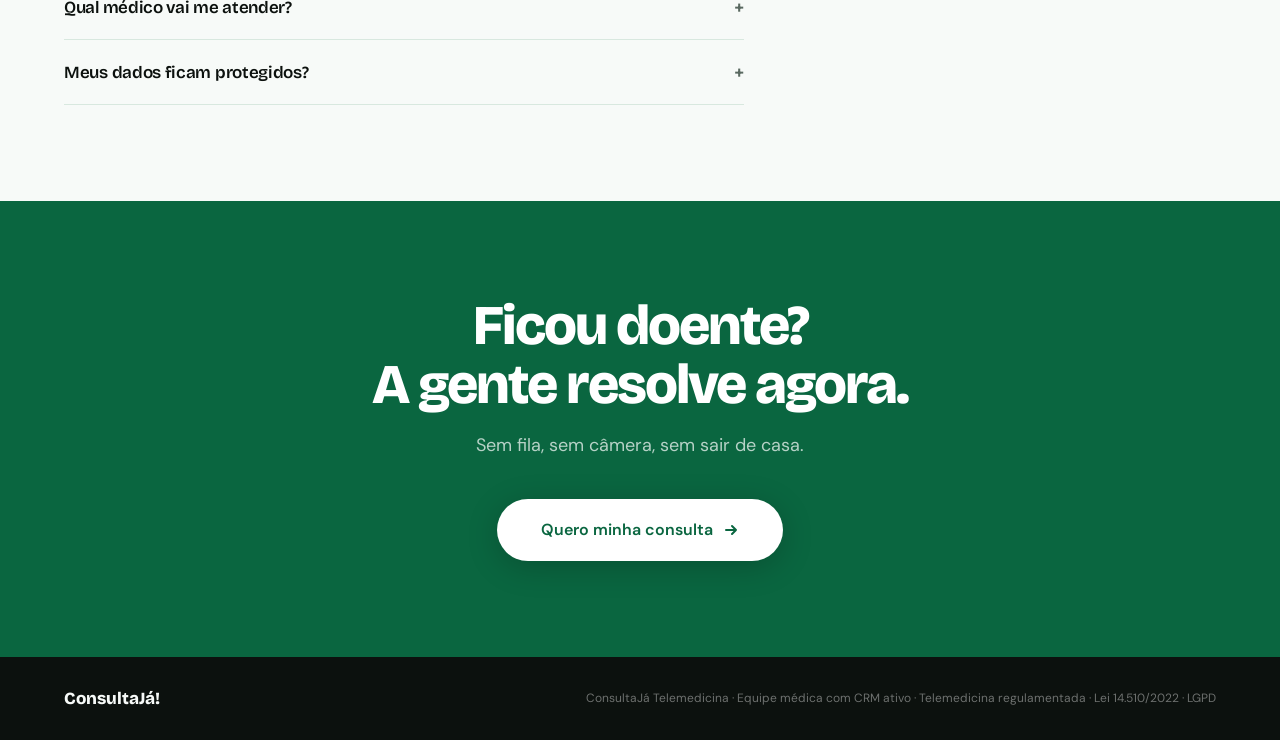
==== commit 59c22c3c: "feat(visual): 7 melhorias inspiradas em 21st.dev Todas usando vars de tema do projeto, funcionam em " ====
--- a/index.html
+++ b/index.html
@@ -57,12 +57,58 @@
   --shimmer-to:   rgba(255, 255, 255, 0.95);
   --beam-from:    rgba(10, 102, 64, 0);
   --beam-to:      rgba(18, 184, 112, 0.95);
+  /* Shimmer percorrendo o CTA (verde sólido) — branco translúcido em ambos
+     os temas porque o botão é sempre verde. Hover intensifica. */
+  --btn-shimmer:        rgba(255, 255, 255, 0.55);
+  --btn-shimmer-hover:  rgba(255, 255, 255, 0.85);
 }
 [data-theme="dark"]{
   --shimmer-from: rgba(75, 228, 166, 0.55);
   --shimmer-to:   rgba(255, 255, 255, 1);
   --beam-from:    rgba(75, 228, 166, 0);
   --beam-to:      rgba(75, 228, 166, 0.85);
+  --btn-shimmer:        rgba(255, 255, 255, 0.45);
+  --btn-shimmer-hover:  rgba(255, 255, 255, 0.75);
+}
+
+/* ── Shimmer Button (CTA do hero) ──
+   Pseudo `::before` percorre o botão da esquerda pra direita continuamente.
+   Intervalo ~3s entre passadas. Hover intensifica brilho + acelera. */
+.cj-btn-shimmer{position:relative;overflow:hidden;isolation:isolate}
+.cj-btn-shimmer::before{
+  content:'';position:absolute;
+  top:0;left:0;width:100%;height:100%;
+  background:linear-gradient(
+    90deg,
+    transparent 0%,
+    transparent 35%,
+    var(--btn-shimmer) 50%,
+    transparent 65%,
+    transparent 100%
+  );
+  transform:translateX(-100%);
+  animation:btnShimmer 3s ease-in-out infinite;
+  pointer-events:none;
+  z-index:0;
+}
+.cj-btn-shimmer:hover::before{
+  animation-duration:1.5s;
+  background:linear-gradient(
+    90deg,
+    transparent 0%,
+    transparent 30%,
+    var(--btn-shimmer-hover) 50%,
+    transparent 70%,
+    transparent 100%
+  );
+}
+.cj-btn-shimmer > *{position:relative;z-index:1}
+@keyframes btnShimmer{
+  0%{transform:translateX(-100%)}
+  60%,100%{transform:translateX(100%)}
+}
+@media (prefers-reduced-motion:reduce){
+  .cj-btn-shimmer::before{animation:none;display:none}
 }
 
 /* ── NAV ── */
@@ -351,6 +397,77 @@
 .doc-av-4{background:var(--ink2)}
 .doctors-mini-text{font-size:12px;color:var(--muted);line-height:1.4}
 .doctors-mini-text strong{color:var(--ink);font-weight:600}
+
+/* ── Animated Tooltip / Avatar Stack ──
+   Hover em cada avatar -> ele faz scale 1.1 + tooltip aparece ACIMA com nome
+   + CRM. Vizinhos encolhem pra 0.95 pra dar foco. CSS-puro, sem JS. */
+.doc-av-wrap{
+  position:relative;
+  margin-left:-10px;
+  transition:transform .25s cubic-bezier(.4,0,.2,1);
+  z-index:1;
+}
+.doc-av-wrap:first-child{margin-left:0}
+.doc-av-wrap .doc-av-img{
+  width:36px;height:36px;border-radius:50%;
+  border:2.5px solid var(--white);
+  margin-left:0;
+  object-fit:cover;
+  display:block;
+  transition:transform .25s cubic-bezier(.4,0,.2,1);
+}
+.doctors-avatars:hover .doc-av-wrap{transform:scale(.95)}
+.doctors-avatars .doc-av-wrap:hover{transform:scale(1.1);z-index:5}
+.doc-av-tip{
+  position:absolute;
+  bottom:calc(100% + 10px);
+  left:50%;
+  transform:translateX(-50%) translateY(6px);
+  background:var(--ink);
+  color:var(--white);
+  border:1px solid var(--border);
+  border-radius:10px;
+  padding:8px 12px;
+  font-size:12px;line-height:1.3;
+  white-space:nowrap;
+  text-align:center;
+  box-shadow:var(--shadow-card);
+  opacity:0;pointer-events:none;
+  transition:opacity .2s,transform .25s cubic-bezier(.4,0,.2,1);
+  z-index:10;
+}
+.doc-av-tip strong{
+  display:block;
+  font-family:'Bricolage Grotesque',sans-serif;
+  font-weight:700;font-size:12.5px;
+  color:var(--white);
+}
+.doc-av-tip span{
+  display:block;
+  font-size:10.5px;
+  color:var(--muted);
+  margin-top:1px;
+}
+.doc-av-tip::after{
+  content:'';position:absolute;
+  top:100%;left:50%;transform:translateX(-50%);
+  border:5px solid transparent;
+  border-top-color:var(--ink);
+}
+.doc-av-wrap:hover .doc-av-tip{
+  opacity:1;
+  transform:translateX(-50%) translateY(0);
+}
+[data-theme="dark"] .doc-av-tip{
+  background:var(--surface);
+  border-color:var(--border);
+}
+[data-theme="dark"] .doc-av-tip strong{color:var(--ink)}
+[data-theme="dark"] .doc-av-tip::after{border-top-color:var(--surface)}
+@media (prefers-reduced-motion:reduce){
+  .doc-av-wrap,.doc-av-wrap .doc-av-img,.doc-av-tip{transition:none}
+}
+
 .doc-av-img{
   width:36px;height:36px;border-radius:50%;
   border:2.5px solid var(--white);
@@ -662,6 +779,130 @@
   letter-spacing:-.5px;margin-bottom:8px;
 }
 .step-text{font-size:14px;color:var(--muted);line-height:1.65}
+
+/* ── Bento Grid (substitui .steps em "Como funciona") ──
+   3 cols x 3 rows. Card hero (2x2), 3 cards 1x1 na col 3, card largo (3x1)
+   embaixo. Mobile colapsa em 1 col. */
+.bento{
+  display:grid;
+  grid-template-columns:repeat(3,1fr);
+  grid-auto-rows:minmax(140px,auto);
+  gap:16px;
+  position:relative;
+}
+.bento-card{
+  background:var(--surface);
+  border:1px solid var(--border);
+  border-radius:20px;
+  padding:28px;
+  display:flex;flex-direction:column;
+  gap:10px;
+  position:relative;
+  transition:transform .25s cubic-bezier(.4,0,.2,1),border-color .25s,box-shadow .25s;
+}
+.bento-card:hover{
+  transform:translateY(-2px);
+  border-color:var(--pale2);
+  box-shadow:var(--shadow-card);
+}
+.bento-hero{
+  grid-column:span 2;
+  grid-row:span 2;
+  background:linear-gradient(135deg,var(--pale) 0%,var(--surface) 100%);
+  padding:36px;
+  justify-content:space-between;
+}
+.bento-wide{grid-column:span 3}
+.bento-icon{
+  width:44px;height:44px;border-radius:12px;
+  background:var(--pale);
+  display:flex;align-items:center;justify-content:center;
+  color:var(--green);
+  flex-shrink:0;
+}
+.bento-card .bento-title{
+  font-family:'Bricolage Grotesque',sans-serif;
+  font-size:18px;font-weight:700;color:var(--ink);
+  letter-spacing:-.4px;line-height:1.2;
+}
+.bento-hero .bento-title{
+  font-size:clamp(22px,2.4vw,30px);
+  letter-spacing:-1px;
+  line-height:1.1;
+}
+.bento-text{
+  font-size:14px;color:var(--muted);
+  line-height:1.6;
+}
+.bento-hero .bento-text{font-size:15.5px}
+.bento-hero-foot{
+  display:flex;align-items:center;gap:10px;
+  margin-top:18px;
+  font-size:13px;color:var(--green);
+  font-weight:500;
+}
+.bento-hero-foot .live-dot{
+  width:8px;height:8px;border-radius:50%;
+  background:var(--green3);
+  animation:blink 1.5s infinite;
+}
+.bento-wide{
+  background:linear-gradient(90deg,var(--pale) 0%,var(--surface) 60%);
+  flex-direction:row;
+  align-items:center;gap:20px;
+  padding:28px 32px;
+}
+.bento-wide .bento-title{flex:1;font-size:20px}
+.bento-wide-arrow{
+  color:var(--green);flex-shrink:0;
+  transition:transform .25s;
+}
+.bento-wide:hover .bento-wide-arrow{transform:translateX(4px)}
+
+@media(max-width:900px){
+  .bento{grid-template-columns:1fr;gap:14px}
+  .bento-hero{grid-column:span 1;grid-row:span 1;padding:28px}
+  .bento-wide{grid-column:span 1;flex-direction:column;align-items:flex-start}
+}
+
+/* ── MARQUEE de selos ──
+   Pills rolando da direita pra esquerda em loop seamless. Conteúdo
+   duplicado (set A + set B). translateX 0 -> -50% completa um ciclo
+   exatamente quando o segundo set chega na origem. */
+.marquee{
+  padding:32px 0 8px;
+  overflow:hidden;
+  position:relative;
+  background:transparent;
+  -webkit-mask-image:linear-gradient(90deg,transparent 0%,#000 8%,#000 92%,transparent 100%);
+          mask-image:linear-gradient(90deg,transparent 0%,#000 8%,#000 92%,transparent 100%);
+}
+.marquee-track{
+  display:flex;
+  gap:14px;
+  width:max-content;
+  animation:marquee 30s linear infinite;
+  will-change:transform;
+}
+.marquee:hover .marquee-track{animation-play-state:paused}
+.marquee-pill{
+  display:inline-flex;align-items:center;gap:8px;
+  background:var(--pale);
+  border:1px solid var(--pale2);
+  color:var(--green);
+  font-size:13px;font-weight:500;
+  padding:8px 16px;border-radius:100px;
+  white-space:nowrap;
+  flex-shrink:0;
+}
+.marquee-pill svg{flex-shrink:0;color:var(--green)}
+@keyframes marquee{
+  from{transform:translateX(0)}
+  to{transform:translateX(-50%)}
+}
+@media (prefers-reduced-motion:reduce){
+  .marquee-track{animation:none}
+}
 
 /* ── CORPO CLÍNICO ── */
 .equipe{padding:96px 64px;background:var(--pale);position:relative;overflow:hidden}
@@ -1052,8 +1293,8 @@
       Descreva sua queixa no chat, converse com um médico da nossa equipe e receba seu receituário, orientações e atestado assinado digitalmente — sem câmera, sem fila, sem sair de casa.<a href="#faq-camera" style="color:var(--green);text-decoration:none;font-size:11px;vertical-align:super;margin-left:1px">*</a>
     </p>
     <div class="hero-actions">
-      <a href="pagamento.html" class="cj-btn-primary cj-btn-lg">
-        Iniciar agora por 49,90
+      <a href="pagamento.html" class="cj-btn-primary cj-btn-lg cj-btn-shimmer">
+        <span>Iniciar agora por 49,90</span>
         <svg width="16" height="16" viewBox="0 0 16 16" fill="none"><path d="M3 8h10M9 4l4 4-4 4" stroke="currentColor" stroke-width="1.8" stroke-linecap="round" stroke-linejoin="round"/></svg>
       </a>
       <a href="#como-funciona" class="btn-ghost">
@@ -1097,9 +1338,18 @@
     <!-- DOCTORS MINI -->
     <div class="doctors-mini">
       <div class="doctors-avatars">
-        <img class="doc-av-img" src="img/dr-matheus-castro.jpg" alt="Dr. Matheus Castro">
-        <img class="doc-av-img" src="img/dr-lecidio-alencar.jpg" alt="Dr. Lecidio Alencar">
-        <img class="doc-av-img" src="https://images.unsplash.com/photo-1622253692010-333f2da6031d?w=80&h=80&fit=crop&crop=face" alt="Médico">
+        <div class="doc-av-wrap">
+          <img class="doc-av-img" src="img/dr-matheus-castro.jpg" alt="Dr. Matheus Castro">
+          <div class="doc-av-tip"><strong>Dr. Matheus Castro</strong><span>CRM-SP 222371</span></div>
+        </div>
+        <div class="doc-av-wrap">
+          <img class="doc-av-img" src="img/dr-lecidio-alencar.jpg" alt="Dr. Lecidio Alencar">
+          <div class="doc-av-tip"><strong>Dr. Lecidio Alencar</strong><span>CRM-MA 7451</span></div>
+        </div>
+        <div class="doc-av-wrap">
+          <img class="doc-av-img" src="https://images.unsplash.com/photo-1622253692010-333f2da6031d?w=80&h=80&fit=crop&crop=face" alt="Dr. Rafael Santos">
+          <div class="doc-av-tip"><strong>Dr. Rafael Santos</strong><span>Clínica Geral</span></div>
+        </div>
       </div>
       <div class="doctors-mini-text">
         <strong>Parte da nossa equipe</strong><br>
@@ -1172,31 +1422,112 @@
   <h2 class="sec-title">Três passos.<br>Sem complicação.</h2>
   <p class="sec-sub">Da queixa à conduta, tudo resolvido no celular ou computador.</p>
 
-  <div class="steps">
-    <div class="step">
-      <div class="step-num">
-        <svg width="24" height="24" viewBox="0 0 24 24" fill="none"><rect x="3" y="5" width="18" height="14" rx="2" stroke="currentColor" stroke-width="1.5"/><path d="M8 3v4M16 3v4M3 11h18" stroke="currentColor" stroke-width="1.5" stroke-linecap="round"/></svg>
-      </div>
-      <div class="step-n">01</div>
-      <div class="step-title">Pague e acesse</div>
-      <p class="step-text">Uma taxa única de consulta. Pix ou cartão. Confirmação imediata e acesso liberado ao chat com o médico.</p>
-    </div>
-    <div class="step">
-      <div class="step-num">
-        <svg width="24" height="24" viewBox="0 0 24 24" fill="none"><path d="M21 15a2 2 0 01-2 2H7l-4 4V5a2 2 0 012-2h14a2 2 0 012 2z" stroke="currentColor" stroke-width="1.5" stroke-linecap="round" stroke-linejoin="round"/></svg>
-      </div>
-      <div class="step-n">02</div>
-      <div class="step-title">Converse pelo chat</div>
-      <p class="step-text">Descreva seus sintomas por texto, áudio ou foto. Sem câmera obrigatória. O médico avalia e faz a anamnese completa.</p>
-    </div>
-    <div class="step">
-      <div class="step-num">
-        <svg width="24" height="24" viewBox="0 0 24 24" fill="none"><path d="M14 2H6a2 2 0 00-2 2v16a2 2 0 002 2h12a2 2 0 002-2V8z" stroke="currentColor" stroke-width="1.5"/><path d="M14 2v6h6M9 13h6M9 17h4" stroke="currentColor" stroke-width="1.4" stroke-linecap="round"/></svg>
-      </div>
-      <div class="step-n">03</div>
-      <div class="step-title">Receba o atestado, receituário e orientações</div>
-      <p class="step-text">PDF com assinatura digital ICP-Brasil enviado no chat e por e-mail. Válido em empresas, escolas e repartições públicas.</p>
-    </div>
+  <div class="bento">
+    <!-- Card grande (2x2) — CTA principal do fluxo -->
+    <div class="bento-card bento-hero">
+      <div>
+        <div class="bento-icon">
+          <svg width="22" height="22" viewBox="0 0 24 24" fill="none"><path d="M21 15a2 2 0 01-2 2H7l-4 4V5a2 2 0 012-2h14a2 2 0 012 2z" stroke="currentColor" stroke-width="1.6" stroke-linecap="round" stroke-linejoin="round"/></svg>
+        </div>
+        <h3 class="bento-title">Pague o Pix e fale com médico em minutos</h3>
+        <p class="bento-text">Confirmação imediata, chat liberado na hora. Descreva sintomas por texto, áudio ou foto — sem câmera obrigatória, sem fila, sem agendamento.</p>
+      </div>
+      <div class="bento-hero-foot">
+        <span class="live-dot"></span> Médicos online agora
+      </div>
+    </div>
+
+    <!-- Pix -->
+    <div class="bento-card">
+      <div class="bento-icon">
+        <svg width="22" height="22" viewBox="0 0 24 24" fill="none"><path d="M5.6 12L12 5.6 18.4 12 12 18.4 5.6 12z" stroke="currentColor" stroke-width="1.6" stroke-linejoin="round"/><path d="M8 8l1.5 1.5M16 8l-1.5 1.5M8 16l1.5-1.5M16 16l-1.5-1.5" stroke="currentColor" stroke-width="1.6" stroke-linecap="round"/></svg>
+      </div>
+      <h3 class="bento-title">Pagamento Pix</h3>
+      <p class="bento-text">Confirmação na hora. Sem cartão, sem cadastro chato.</p>
+    </div>
+
+    <!-- Receita digital -->
+    <div class="bento-card">
+      <div class="bento-icon">
+        <svg width="22" height="22" viewBox="0 0 24 24" fill="none"><path d="M14 2H6a2 2 0 00-2 2v16a2 2 0 002 2h12a2 2 0 002-2V8z" stroke="currentColor" stroke-width="1.6"/><path d="M14 2v6h6M9 13h6M9 17h4" stroke="currentColor" stroke-width="1.5" stroke-linecap="round"/></svg>
+      </div>
+      <h3 class="bento-title">Receita digital</h3>
+      <p class="bento-text">PDF assinado ICP-Brasil — aceito em qualquer farmácia.</p>
+    </div>
+
+    <!-- Atestado -->
+    <div class="bento-card">
+      <div class="bento-icon">
+        <svg width="22" height="22" viewBox="0 0 24 24" fill="none"><rect x="4" y="3" width="16" height="18" rx="2" stroke="currentColor" stroke-width="1.6"/><path d="M8 9h8M8 13h8M8 17h5" stroke="currentColor" stroke-width="1.5" stroke-linecap="round"/></svg>
+      </div>
+      <h3 class="bento-title">Atestado válido</h3>
+      <p class="bento-text">Aceito em empresas, escolas e repartições públicas.</p>
+    </div>
+
+    <!-- Card largo (3 col abaixo) -->
+    <div class="bento-card bento-wide">
+      <div class="bento-icon">
+        <svg width="22" height="22" viewBox="0 0 24 24" fill="none"><path d="M5 12l4 4L19 6" stroke="currentColor" stroke-width="2" stroke-linecap="round" stroke-linejoin="round"/></svg>
+      </div>
+      <h3 class="bento-title">Sem fila, sem cadastro chato. Você descreve, o médico atende.</h3>
+      <svg class="bento-wide-arrow" width="22" height="22" viewBox="0 0 16 16" fill="none"><path d="M3 8h10M9 4l4 4-4 4" stroke="currentColor" stroke-width="1.8" stroke-linecap="round" stroke-linejoin="round"/></svg>
+    </div>
+  </div>
+</section>
+
+<!-- MARQUEE DE SELOS -->
+<section class="marquee" aria-label="Selos de confiança">
+  <div class="marquee-track">
+    <!-- Set A -->
+    <span class="marquee-pill">
+      <svg width="14" height="14" viewBox="0 0 16 16" fill="none"><path d="M8 1l1.8 3.6 4 .6-2.9 2.8.7 4L8 10l-3.6 2 .7-4L2.2 5.2l4-.6z" stroke="currentColor" stroke-width="1.3"/></svg>
+      CFM autorizado
+    </span>
+    <span class="marquee-pill">
+      <svg width="14" height="14" viewBox="0 0 16 16" fill="none"><path d="M8 1l5 2v4.5c0 3.5-2.5 6.5-5 7.5-2.5-1-5-4-5-7.5V3z" stroke="currentColor" stroke-width="1.3" stroke-linejoin="round"/><path d="M5.5 8L7 9.5 10.5 6" stroke="currentColor" stroke-width="1.3" stroke-linecap="round" stroke-linejoin="round"/></svg>
+      ITI ICP-Brasil
+    </span>
+    <span class="marquee-pill">
+      <svg width="14" height="14" viewBox="0 0 16 16" fill="none"><rect x="3" y="6" width="10" height="8" rx="1.5" stroke="currentColor" stroke-width="1.3"/><path d="M5.5 6V4a2.5 2.5 0 015 0v2" stroke="currentColor" stroke-width="1.3"/></svg>
+      LGPD compliant
+    </span>
+    <span class="marquee-pill">
+      <svg width="14" height="14" viewBox="0 0 16 16" fill="none"><circle cx="8" cy="6" r="2.5" stroke="currentColor" stroke-width="1.3"/><path d="M3 14a5 5 0 0110 0" stroke="currentColor" stroke-width="1.3" stroke-linecap="round"/></svg>
+      CRM-SP 222371
+    </span>
+    <span class="marquee-pill">
+      <svg width="14" height="14" viewBox="0 0 16 16" fill="none"><path d="M5 8L7 10L11 6" stroke="currentColor" stroke-width="1.6" stroke-linecap="round" stroke-linejoin="round"/><path d="M3 8L5 10L9 6" stroke="currentColor" stroke-width="1.6" stroke-linecap="round" stroke-linejoin="round" opacity=".4"/></svg>
+      Pix instantâneo
+    </span>
+    <span class="marquee-pill">
+      <svg width="14" height="14" viewBox="0 0 16 16" fill="none"><path d="M8 2v12M2 8h12" stroke="currentColor" stroke-width="1.6" stroke-linecap="round"/></svg>
+      Memed integrado
+    </span>
+    <!-- Set B (duplicado pra loop seamless) -->
+    <span class="marquee-pill" aria-hidden="true">
+      <svg width="14" height="14" viewBox="0 0 16 16" fill="none"><path d="M8 1l1.8 3.6 4 .6-2.9 2.8.7 4L8 10l-3.6 2 .7-4L2.2 5.2l4-.6z" stroke="currentColor" stroke-width="1.3"/></svg>
+      CFM autorizado
+    </span>
+    <span class="marquee-pill" aria-hidden="true">
+      <svg width="14" height="14" viewBox="0 0 16 16" fill="none"><path d="M8 1l5 2v4.5c0 3.5-2.5 6.5-5 7.5-2.5-1-5-4-5-7.5V3z" stroke="currentColor" stroke-width="1.3" stroke-linejoin="round"/><path d="M5.5 8L7 9.5 10.5 6" stroke="currentColor" stroke-width="1.3" stroke-linecap="round" stroke-linejoin="round"/></svg>
+      ITI ICP-Brasil
+    </span>
+    <span class="marquee-pill" aria-hidden="true">
+      <svg width="14" height="14" viewBox="0 0 16 16" fill="none"><rect x="3" y="6" width="10" height="8" rx="1.5" stroke="currentColor" stroke-width="1.3"/><path d="M5.5 6V4a2.5 2.5 0 015 0v2" stroke="currentColor" stroke-width="1.3"/></svg>
+      LGPD compliant
+    </span>
+    <span class="marquee-pill" aria-hidden="true">
+      <svg width="14" height="14" viewBox="0 0 16 16" fill="none"><circle cx="8" cy="6" r="2.5" stroke="currentColor" stroke-width="1.3"/><path d="M3 14a5 5 0 0110 0" stroke="currentColor" stroke-width="1.3" stroke-linecap="round"/></svg>
+      CRM-SP 222371
+    </span>
+    <span class="marquee-pill" aria-hidden="true">
+      <svg width="14" height="14" viewBox="0 0 16 16" fill="none"><path d="M5 8L7 10L11 6" stroke="currentColor" stroke-width="1.6" stroke-linecap="round" stroke-linejoin="round"/><path d="M3 8L5 10L9 6" stroke="currentColor" stroke-width="1.6" stroke-linecap="round" stroke-linejoin="round" opacity=".4"/></svg>
+      Pix instantâneo
+    </span>
+    <span class="marquee-pill" aria-hidden="true">
+      <svg width="14" height="14" viewBox="0 0 16 16" fill="none"><path d="M8 2v12M2 8h12" stroke="currentColor" stroke-width="1.6" stroke-linecap="round"/></svg>
+      Memed integrado
+    </span>
   </div>
 </section>
 
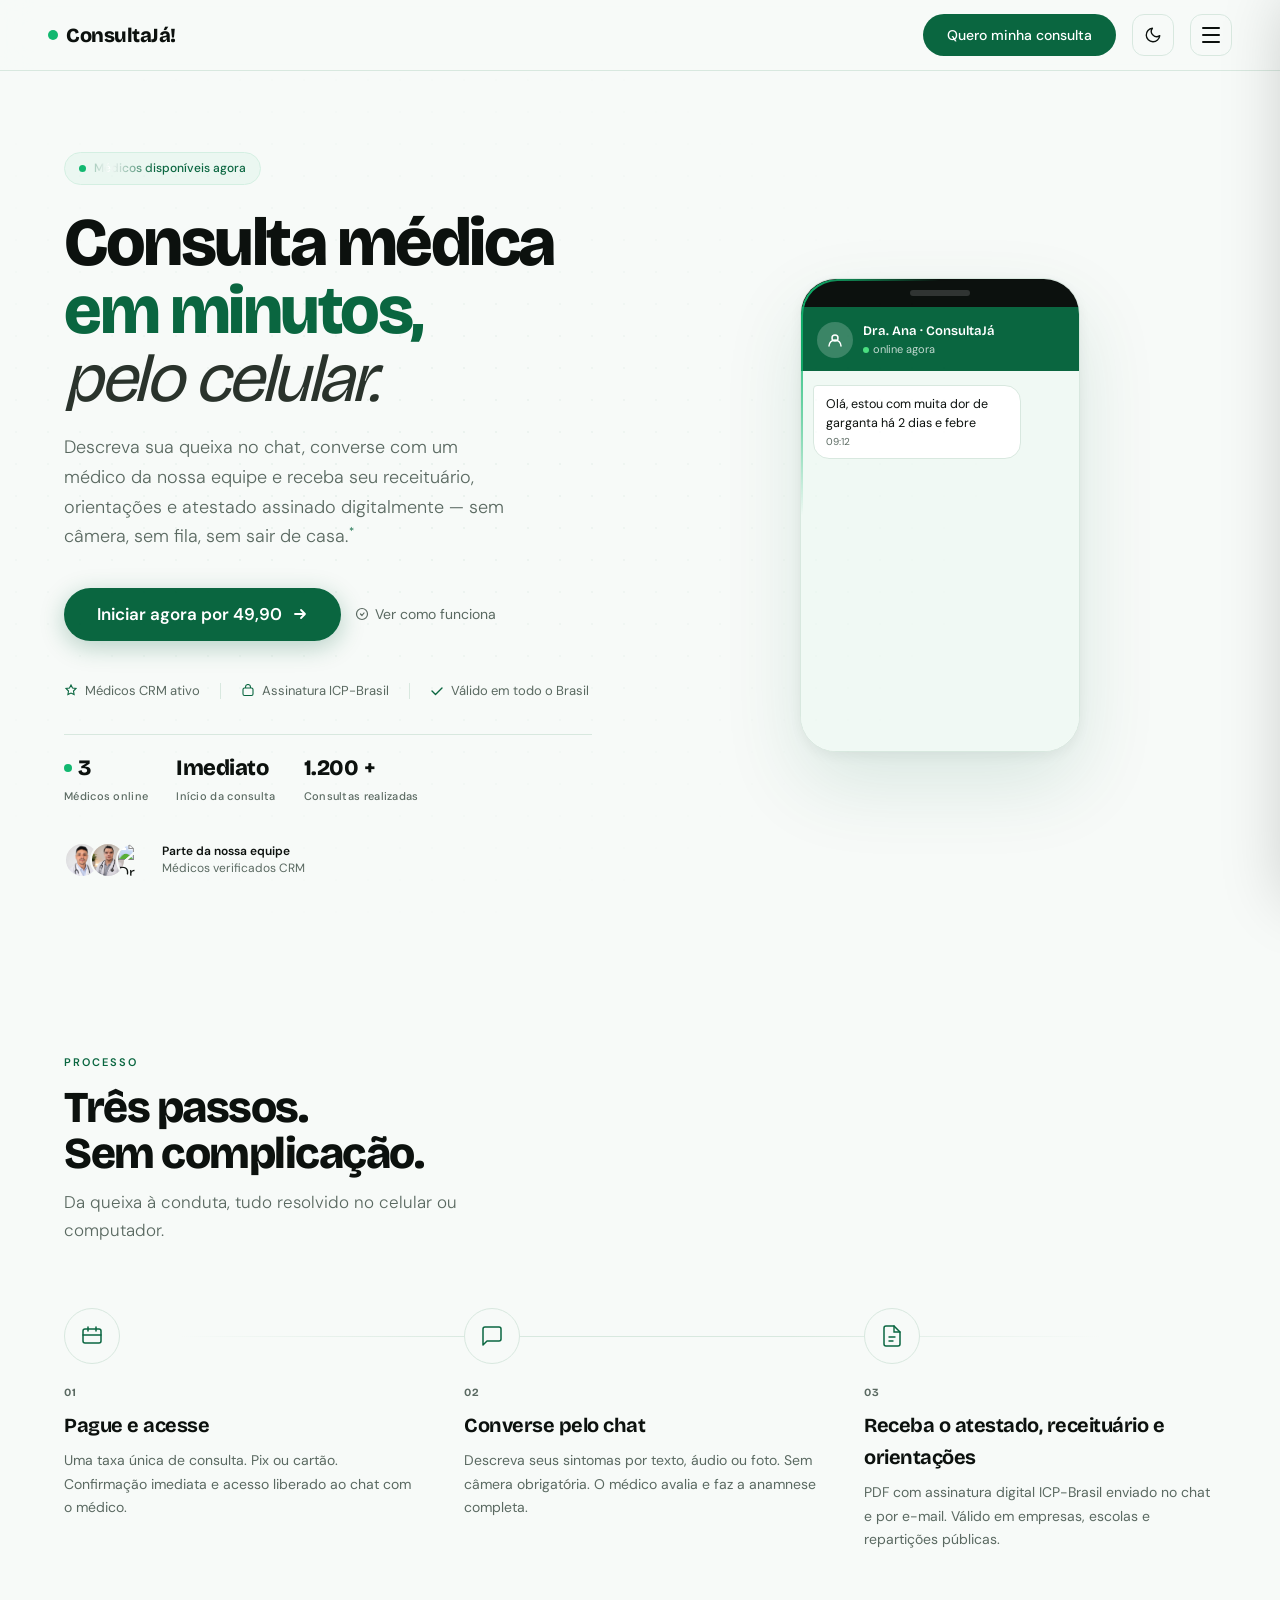
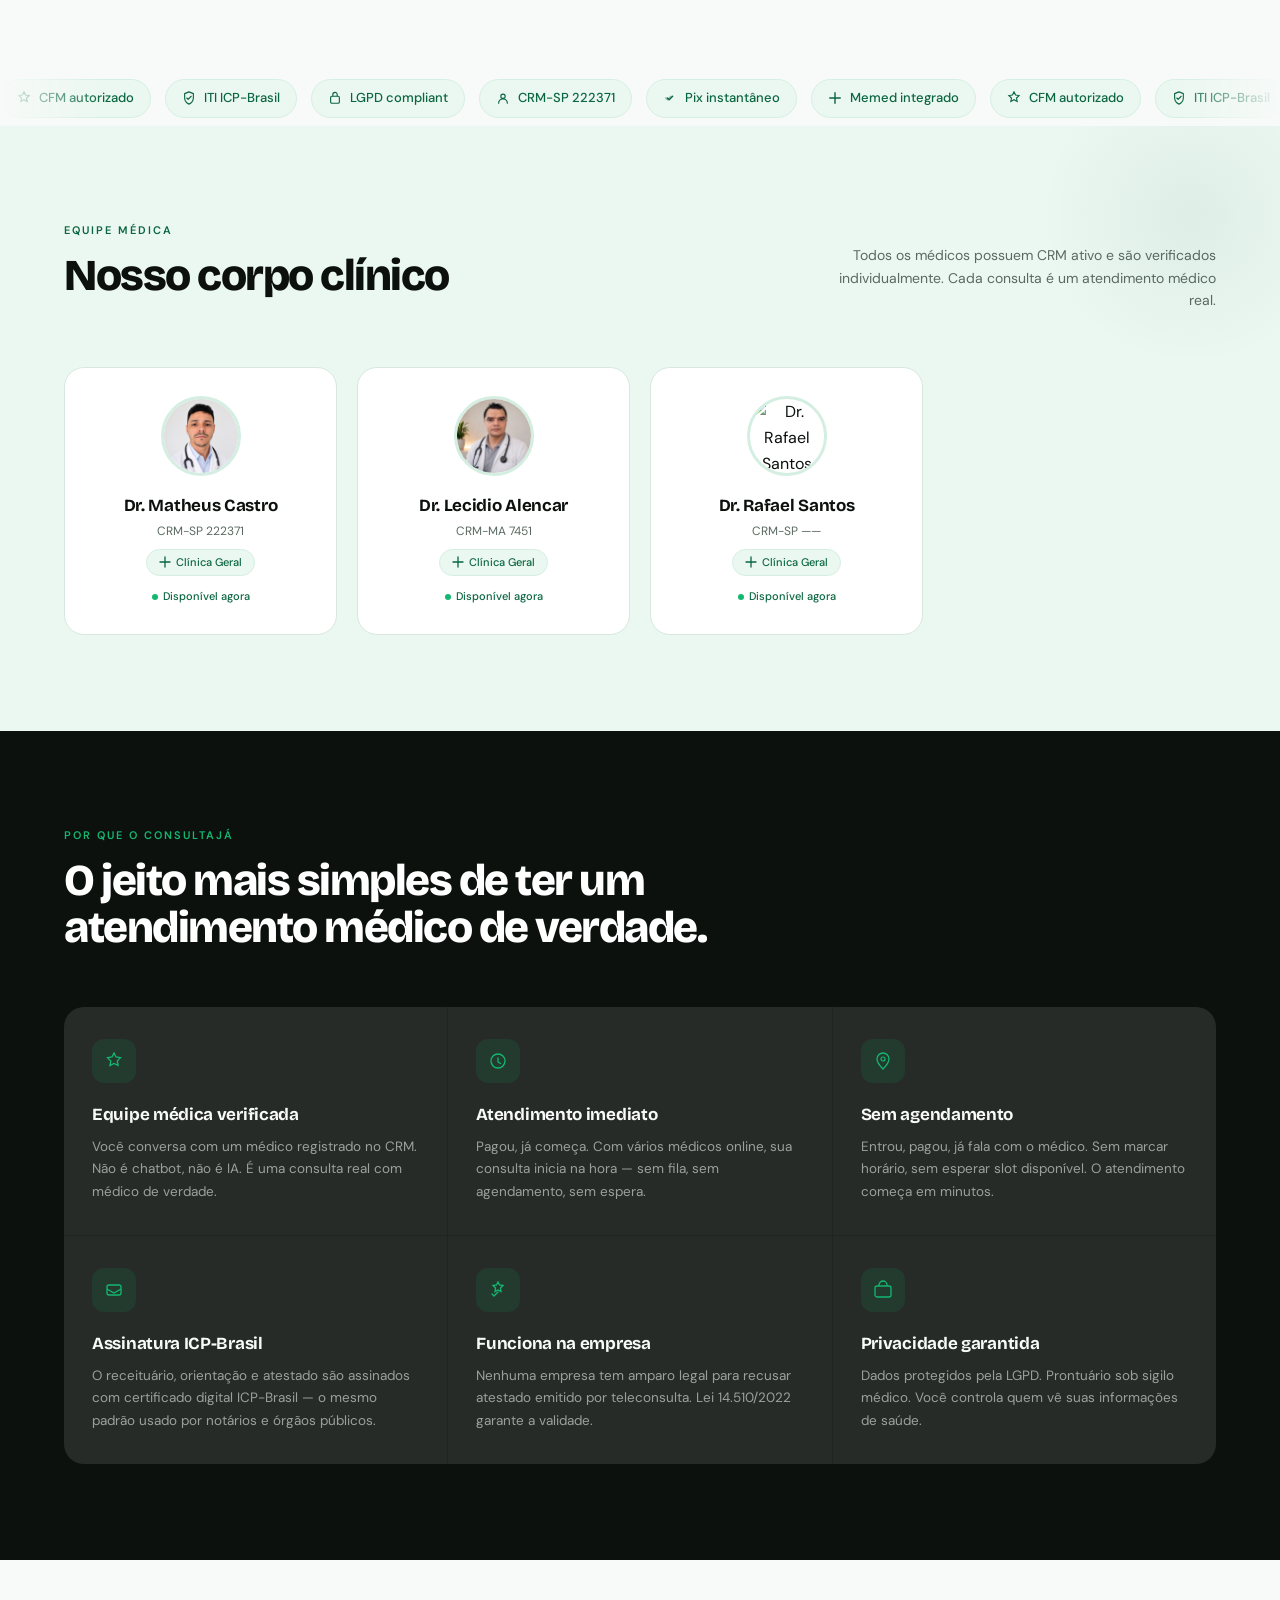
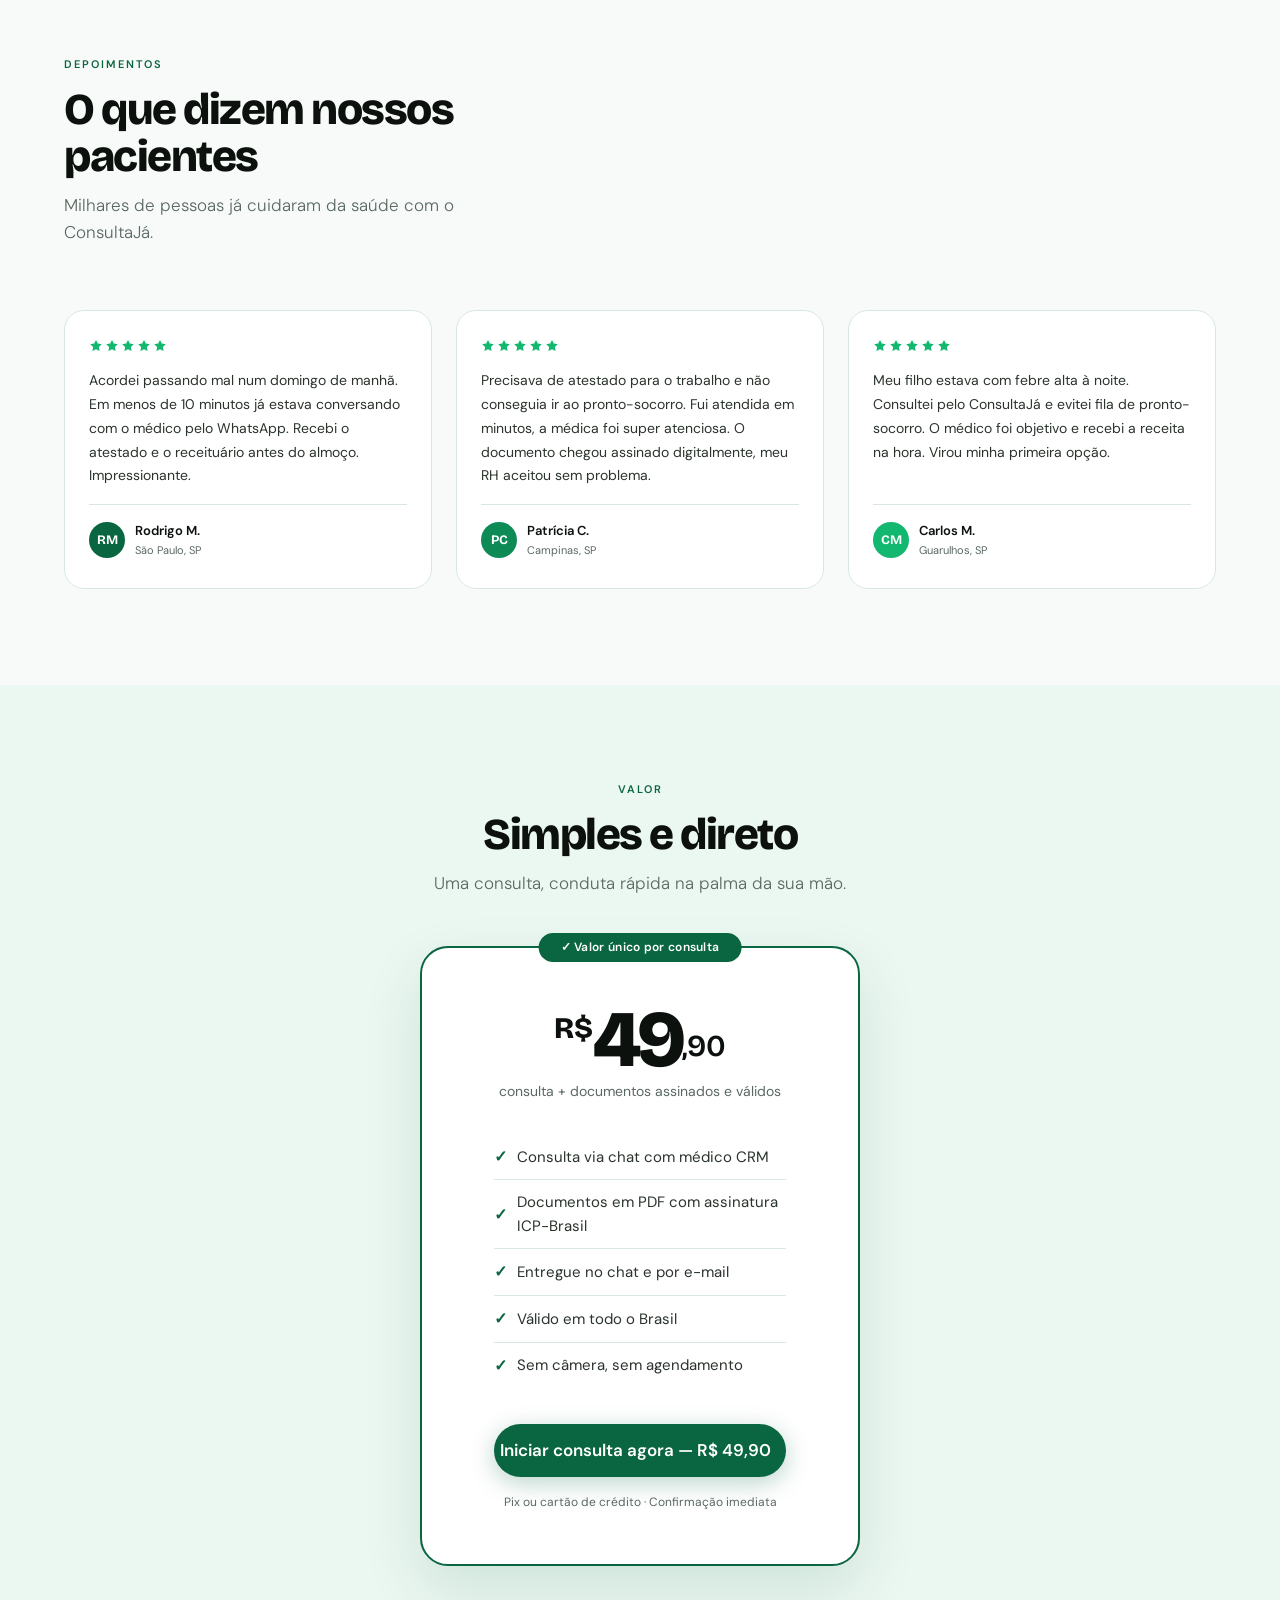
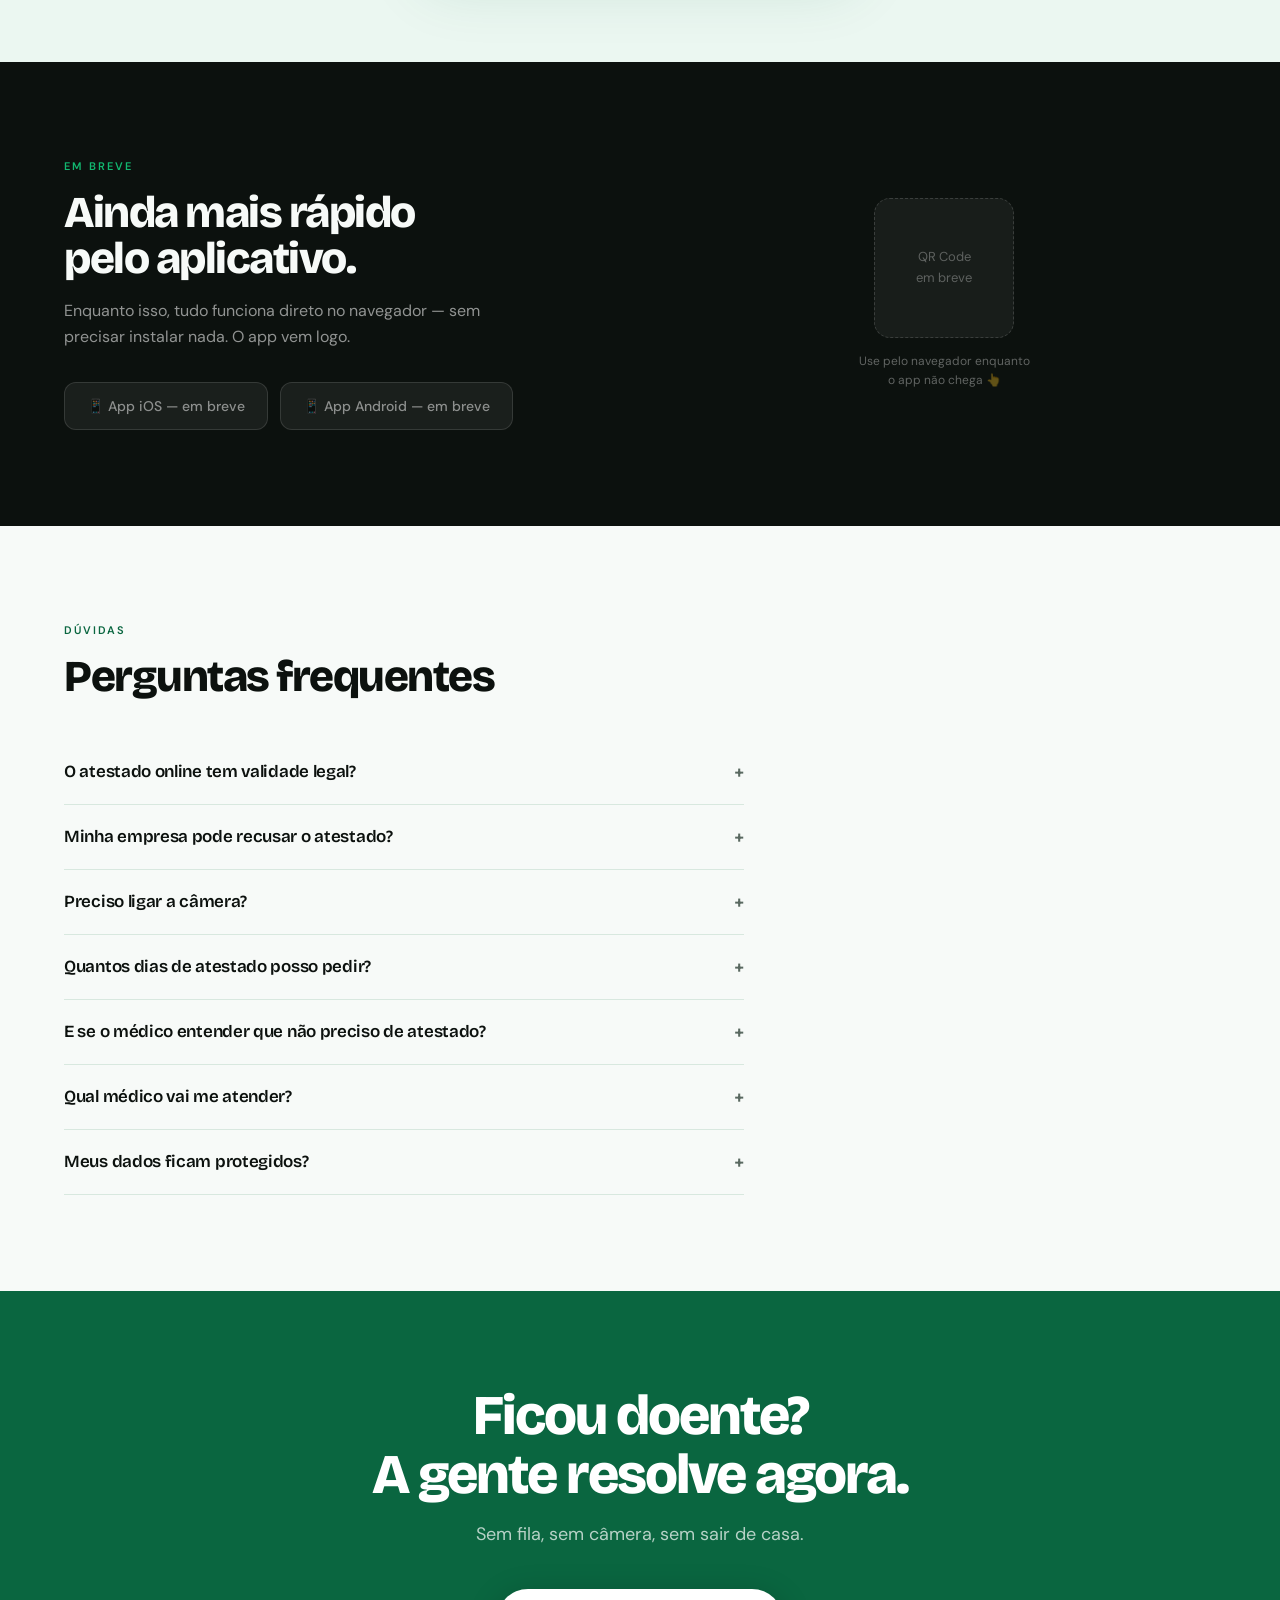
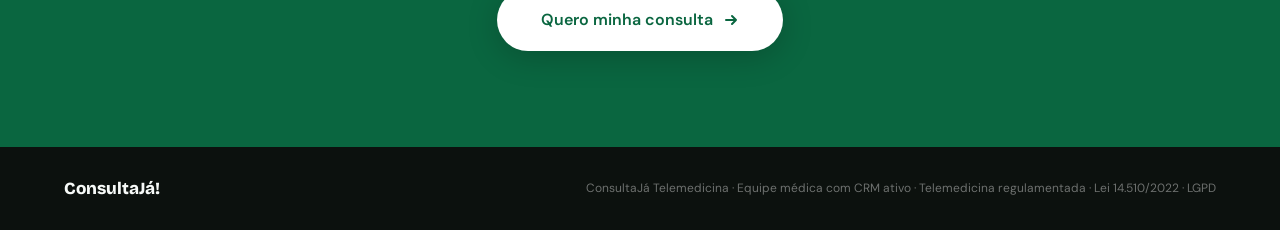
==== commit cf7074aa: "revert(landing): volta ao grid de 3 passos em 'Como funciona' Bento grid de 5 cards assimétricos não" ====
--- a/index.html
+++ b/index.html
@@ -779,91 +779,6 @@
   letter-spacing:-.5px;margin-bottom:8px;
 }
 .step-text{font-size:14px;color:var(--muted);line-height:1.65}
-
-/* ── Bento Grid (substitui .steps em "Como funciona") ──
-   3 cols x 3 rows. Card hero (2x2), 3 cards 1x1 na col 3, card largo (3x1)
-   embaixo. Mobile colapsa em 1 col. */
-.bento{
-  display:grid;
-  grid-template-columns:repeat(3,1fr);
-  grid-auto-rows:minmax(140px,auto);
-  gap:16px;
-  position:relative;
-}
-.bento-card{
-  background:var(--surface);
-  border:1px solid var(--border);
-  border-radius:20px;
-  padding:28px;
-  display:flex;flex-direction:column;
-  gap:10px;
-  position:relative;
-  transition:transform .25s cubic-bezier(.4,0,.2,1),border-color .25s,box-shadow .25s;
-}
-.bento-card:hover{
-  transform:translateY(-2px);
-  border-color:var(--pale2);
-  box-shadow:var(--shadow-card);
-}
-.bento-hero{
-  grid-column:span 2;
-  grid-row:span 2;
-  background:linear-gradient(135deg,var(--pale) 0%,var(--surface) 100%);
-  padding:36px;
-  justify-content:space-between;
-}
-.bento-wide{grid-column:span 3}
-.bento-icon{
-  width:44px;height:44px;border-radius:12px;
-  background:var(--pale);
-  display:flex;align-items:center;justify-content:center;
-  color:var(--green);
-  flex-shrink:0;
-}
-.bento-card .bento-title{
-  font-family:'Bricolage Grotesque',sans-serif;
-  font-size:18px;font-weight:700;color:var(--ink);
-  letter-spacing:-.4px;line-height:1.2;
-}
-.bento-hero .bento-title{
-  font-size:clamp(22px,2.4vw,30px);
-  letter-spacing:-1px;
-  line-height:1.1;
-}
-.bento-text{
-  font-size:14px;color:var(--muted);
-  line-height:1.6;
-}
-.bento-hero .bento-text{font-size:15.5px}
-.bento-hero-foot{
-  display:flex;align-items:center;gap:10px;
-  margin-top:18px;
-  font-size:13px;color:var(--green);
-  font-weight:500;
-}
-.bento-hero-foot .live-dot{
-  width:8px;height:8px;border-radius:50%;
-  background:var(--green3);
-  animation:blink 1.5s infinite;
-}
-.bento-wide{
-  background:linear-gradient(90deg,var(--pale) 0%,var(--surface) 60%);
-  flex-direction:row;
-  align-items:center;gap:20px;
-  padding:28px 32px;
-}
-.bento-wide .bento-title{flex:1;font-size:20px}
-.bento-wide-arrow{
-  color:var(--green);flex-shrink:0;
-  transition:transform .25s;
-}
-.bento-wide:hover .bento-wide-arrow{transform:translateX(4px)}
-
-@media(max-width:900px){
-  .bento{grid-template-columns:1fr;gap:14px}
-  .bento-hero{grid-column:span 1;grid-row:span 1;padding:28px}
-  .bento-wide{grid-column:span 1;flex-direction:column;align-items:flex-start}
-}
 
 /* ── MARQUEE de selos ──
    Pills rolando da direita pra esquerda em loop seamless. Conteúdo
@@ -1422,55 +1337,30 @@
   <h2 class="sec-title">Três passos.<br>Sem complicação.</h2>
   <p class="sec-sub">Da queixa à conduta, tudo resolvido no celular ou computador.</p>
 
-  <div class="bento">
-    <!-- Card grande (2x2) — CTA principal do fluxo -->
-    <div class="bento-card bento-hero">
-      <div>
-        <div class="bento-icon">
-          <svg width="22" height="22" viewBox="0 0 24 24" fill="none"><path d="M21 15a2 2 0 01-2 2H7l-4 4V5a2 2 0 012-2h14a2 2 0 012 2z" stroke="currentColor" stroke-width="1.6" stroke-linecap="round" stroke-linejoin="round"/></svg>
-        </div>
-        <h3 class="bento-title">Pague o Pix e fale com médico em minutos</h3>
-        <p class="bento-text">Confirmação imediata, chat liberado na hora. Descreva sintomas por texto, áudio ou foto — sem câmera obrigatória, sem fila, sem agendamento.</p>
-      </div>
-      <div class="bento-hero-foot">
-        <span class="live-dot"></span> Médicos online agora
-      </div>
-    </div>
-
-    <!-- Pix -->
-    <div class="bento-card">
-      <div class="bento-icon">
-        <svg width="22" height="22" viewBox="0 0 24 24" fill="none"><path d="M5.6 12L12 5.6 18.4 12 12 18.4 5.6 12z" stroke="currentColor" stroke-width="1.6" stroke-linejoin="round"/><path d="M8 8l1.5 1.5M16 8l-1.5 1.5M8 16l1.5-1.5M16 16l-1.5-1.5" stroke="currentColor" stroke-width="1.6" stroke-linecap="round"/></svg>
-      </div>
-      <h3 class="bento-title">Pagamento Pix</h3>
-      <p class="bento-text">Confirmação na hora. Sem cartão, sem cadastro chato.</p>
-    </div>
-
-    <!-- Receita digital -->
-    <div class="bento-card">
-      <div class="bento-icon">
-        <svg width="22" height="22" viewBox="0 0 24 24" fill="none"><path d="M14 2H6a2 2 0 00-2 2v16a2 2 0 002 2h12a2 2 0 002-2V8z" stroke="currentColor" stroke-width="1.6"/><path d="M14 2v6h6M9 13h6M9 17h4" stroke="currentColor" stroke-width="1.5" stroke-linecap="round"/></svg>
-      </div>
-      <h3 class="bento-title">Receita digital</h3>
-      <p class="bento-text">PDF assinado ICP-Brasil — aceito em qualquer farmácia.</p>
-    </div>
-
-    <!-- Atestado -->
-    <div class="bento-card">
-      <div class="bento-icon">
-        <svg width="22" height="22" viewBox="0 0 24 24" fill="none"><rect x="4" y="3" width="16" height="18" rx="2" stroke="currentColor" stroke-width="1.6"/><path d="M8 9h8M8 13h8M8 17h5" stroke="currentColor" stroke-width="1.5" stroke-linecap="round"/></svg>
-      </div>
-      <h3 class="bento-title">Atestado válido</h3>
-      <p class="bento-text">Aceito em empresas, escolas e repartições públicas.</p>
-    </div>
-
-    <!-- Card largo (3 col abaixo) -->
-    <div class="bento-card bento-wide">
-      <div class="bento-icon">
-        <svg width="22" height="22" viewBox="0 0 24 24" fill="none"><path d="M5 12l4 4L19 6" stroke="currentColor" stroke-width="2" stroke-linecap="round" stroke-linejoin="round"/></svg>
-      </div>
-      <h3 class="bento-title">Sem fila, sem cadastro chato. Você descreve, o médico atende.</h3>
-      <svg class="bento-wide-arrow" width="22" height="22" viewBox="0 0 16 16" fill="none"><path d="M3 8h10M9 4l4 4-4 4" stroke="currentColor" stroke-width="1.8" stroke-linecap="round" stroke-linejoin="round"/></svg>
+  <div class="steps">
+    <div class="step">
+      <div class="step-num">
+        <svg width="24" height="24" viewBox="0 0 24 24" fill="none"><rect x="3" y="5" width="18" height="14" rx="2" stroke="currentColor" stroke-width="1.5"/><path d="M8 3v4M16 3v4M3 11h18" stroke="currentColor" stroke-width="1.5" stroke-linecap="round"/></svg>
+      </div>
+      <div class="step-n">01</div>
+      <div class="step-title">Pague e acesse</div>
+      <p class="step-text">Uma taxa única de consulta. Pix ou cartão. Confirmação imediata e acesso liberado ao chat com o médico.</p>
+    </div>
+    <div class="step">
+      <div class="step-num">
+        <svg width="24" height="24" viewBox="0 0 24 24" fill="none"><path d="M21 15a2 2 0 01-2 2H7l-4 4V5a2 2 0 012-2h14a2 2 0 012 2z" stroke="currentColor" stroke-width="1.5" stroke-linecap="round" stroke-linejoin="round"/></svg>
+      </div>
+      <div class="step-n">02</div>
+      <div class="step-title">Converse pelo chat</div>
+      <p class="step-text">Descreva seus sintomas por texto, áudio ou foto. Sem câmera obrigatória. O médico avalia e faz a anamnese completa.</p>
+    </div>
+    <div class="step">
+      <div class="step-num">
+        <svg width="24" height="24" viewBox="0 0 24 24" fill="none"><path d="M14 2H6a2 2 0 00-2 2v16a2 2 0 002 2h12a2 2 0 002-2V8z" stroke="currentColor" stroke-width="1.5"/><path d="M14 2v6h6M9 13h6M9 17h4" stroke="currentColor" stroke-width="1.4" stroke-linecap="round"/></svg>
+      </div>
+      <div class="step-n">03</div>
+      <div class="step-title">Receba o atestado, receituário e orientações</div>
+      <p class="step-text">PDF com assinatura digital ICP-Brasil enviado no chat e por e-mail. Válido em empresas, escolas e repartições públicas.</p>
     </div>
   </div>
 </section>
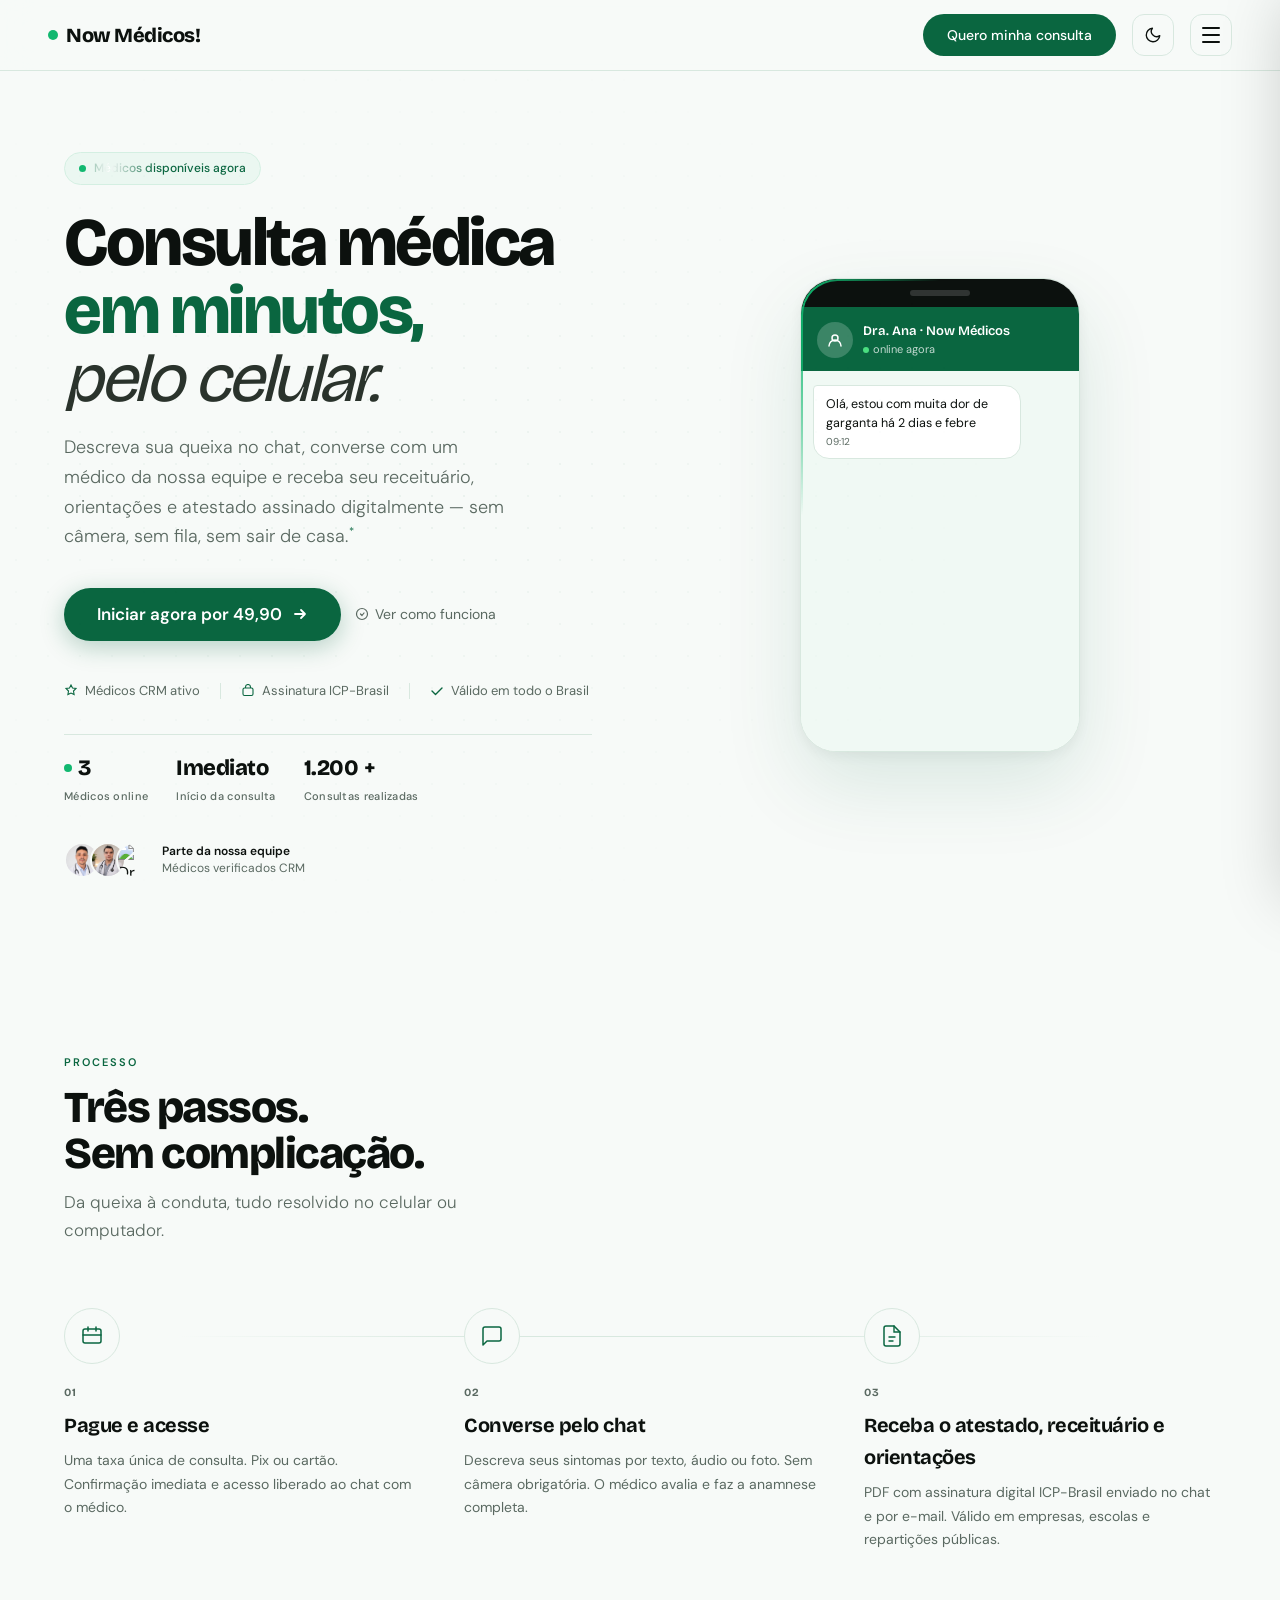
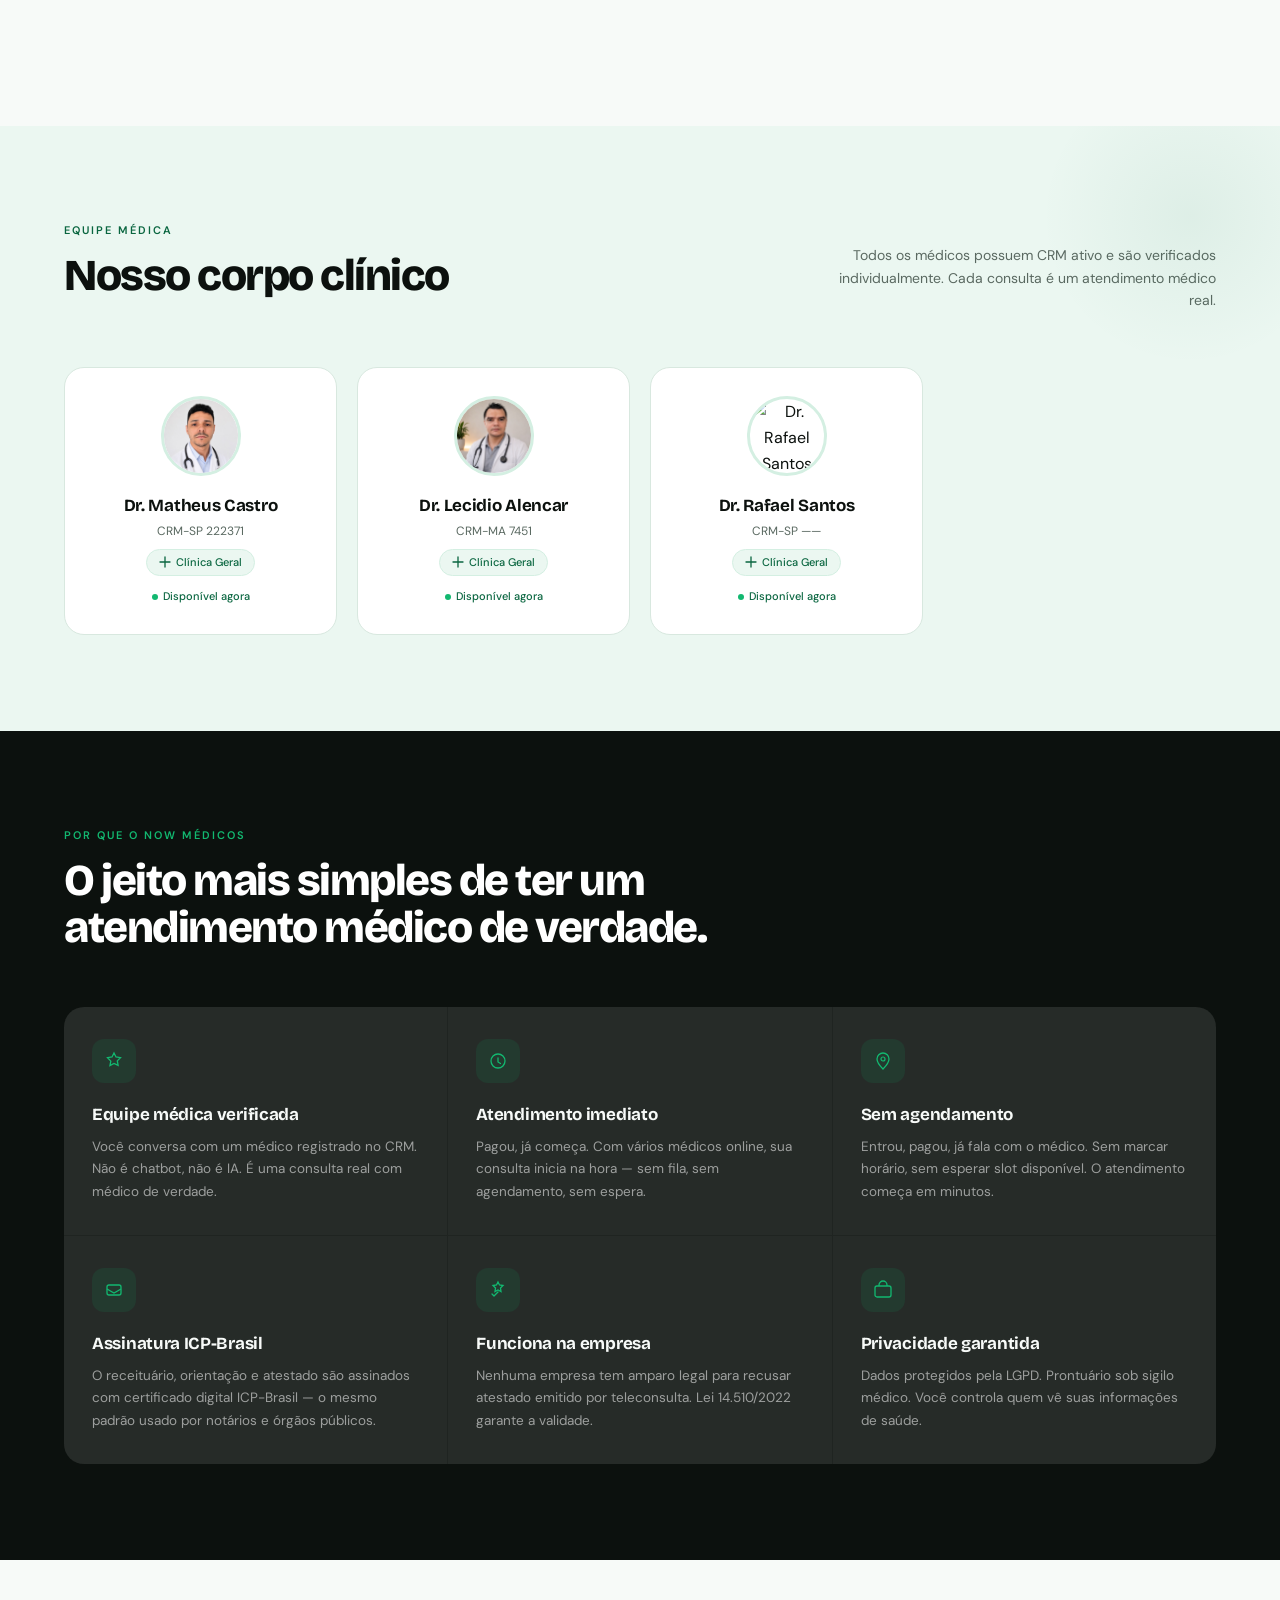
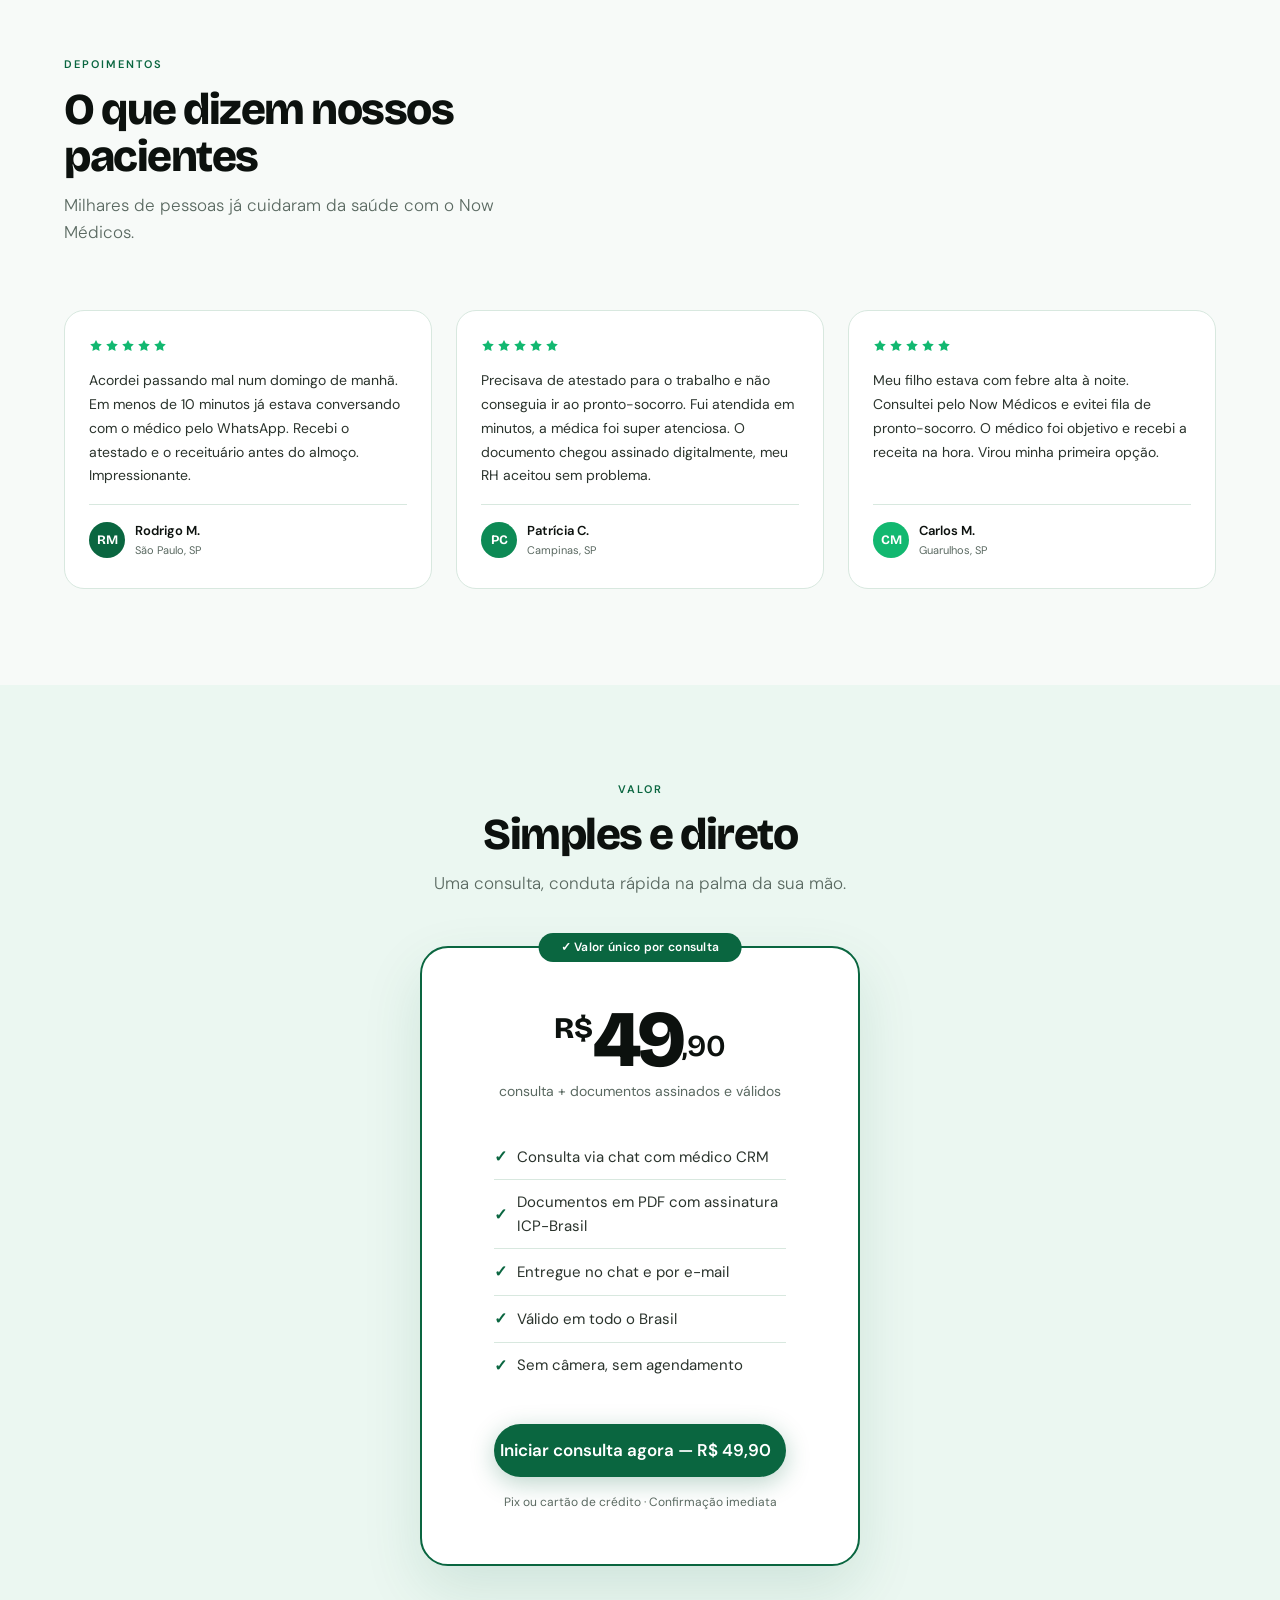
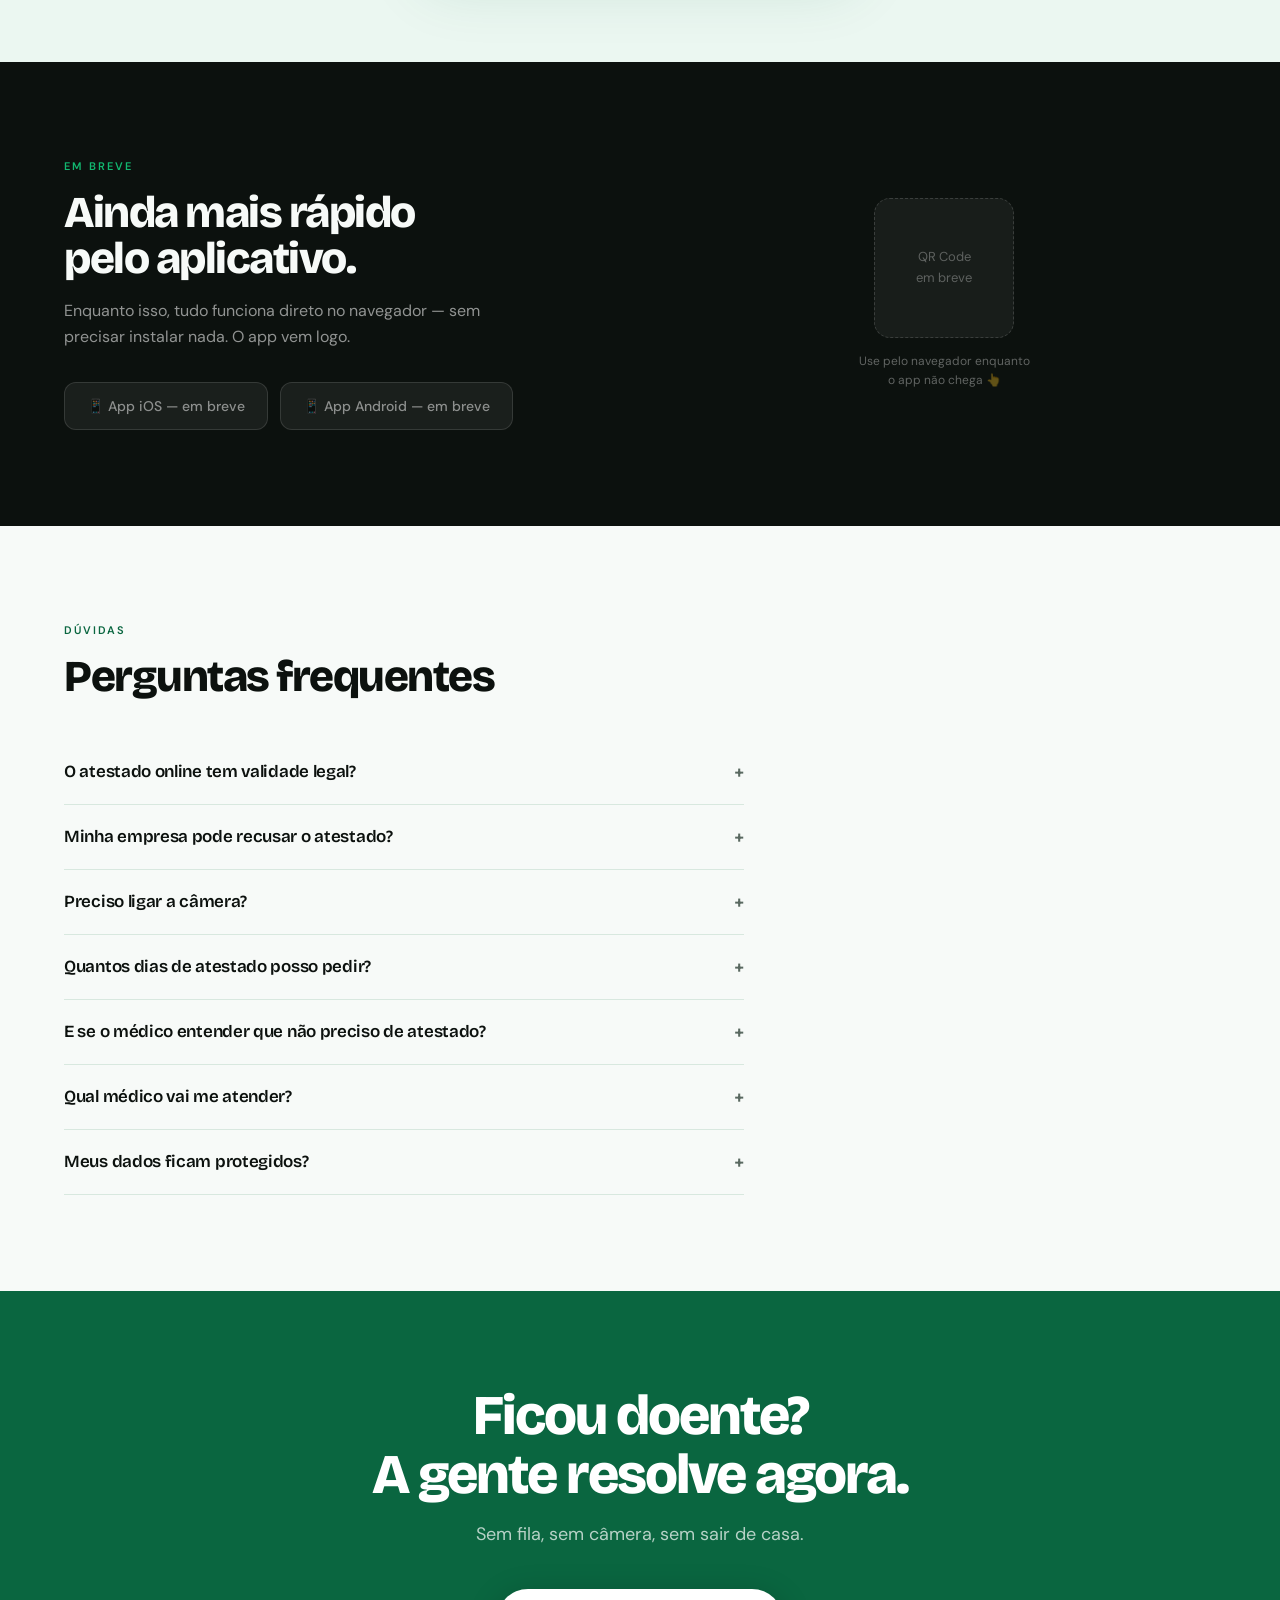
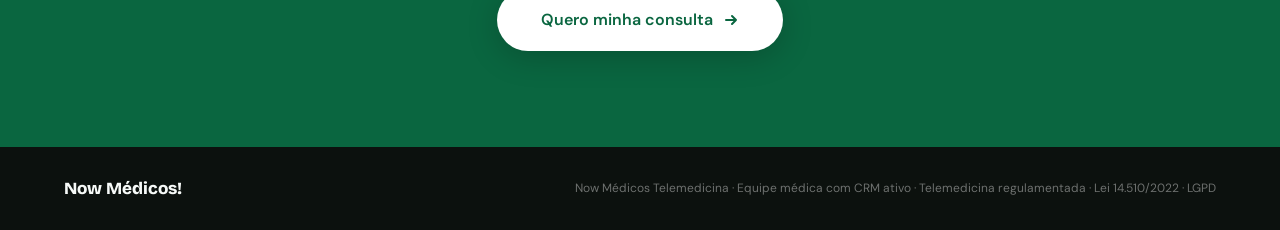
==== commit 1a7b02a3: "feat(branding): rebranding completo Now Médicos pra branch nowmedicos Esta branch deploya em www.now" ====
--- a/index.html
+++ b/index.html
@@ -3,7 +3,7 @@
 <head>
 <meta charset="UTF-8">
 <meta name="viewport" content="width=device-width, initial-scale=1.0">
-<title>ConsultaJá! — Consulta médica em minutos, pelo celular</title>
+<title>Now Médicos! — Consulta médica em minutos, pelo celular</title>
 
 <!-- Theme init INLINE no <head> pra evitar flash of unstyled content (FOUC).
      Roda ANTES do CSS aplicar e seta data-theme baseado em localStorage ou
@@ -32,7 +32,7 @@
 <meta name="mobile-web-app-capable" content="yes">
 <meta name="apple-mobile-web-app-capable" content="yes">
 <meta name="apple-mobile-web-app-status-bar-style" content="default">
-<meta name="apple-mobile-web-app-title" content="ConsultaJá">
+<meta name="apple-mobile-web-app-title" content="Now Médicos">
 
 <!-- Service Worker — cache de assets estáticos + offline da landing.
      NUNCA cacheia chamadas de API (Railway, n8n, MP, Supabase) por privacidade. -->
@@ -1131,7 +1131,7 @@
 <nav>
   <a href="index.html" class="logo">
     <div class="logo-dot"></div>
-    ConsultaJá!
+    Now Médicos!
   </a>
   <div class="nav-right">
     <a href="pagamento.html" class="nav-btn">Quero minha consulta</a>
@@ -1284,7 +1284,7 @@
               <svg width="18" height="18" viewBox="0 0 18 18" fill="none"><circle cx="9" cy="7" r="3" stroke="white" stroke-width="1.5"/><path d="M3 15a6 6 0 0112 0" stroke="white" stroke-width="1.5" stroke-linecap="round"/></svg>
             </div>
             <div class="phone-header-info">
-              <div class="phone-name">Dra. Ana · ConsultaJá</div>
+              <div class="phone-name">Dra. Ana · Now Médicos</div>
               <div class="phone-status"><span class="status-dot"></span> online agora</div>
             </div>
           </div>
@@ -1477,7 +1477,7 @@
 
 <!-- DIFERENCIAIS -->
 <section class="diff">
-  <div class="label">Por que o ConsultaJá</div>
+  <div class="label">Por que o Now Médicos</div>
   <h2 class="sec-title" style="color:#fff">O jeito mais simples de ter um atendimento médico de verdade.</h2>
   <div class="diff-grid">
     <div class="diff-card">
@@ -1529,7 +1529,7 @@
 <section class="depo" id="depoimentos">
   <div class="label">Depoimentos</div>
   <h2 class="sec-title">O que dizem nossos pacientes</h2>
-  <p class="sec-sub">Milhares de pessoas já cuidaram da saúde com o ConsultaJá.</p>
+  <p class="sec-sub">Milhares de pessoas já cuidaram da saúde com o Now Médicos.</p>
   <div class="depo-grid">
     <div class="depo-card">
       <div class="depo-stars">
@@ -1573,7 +1573,7 @@
         <svg width="14" height="14" viewBox="0 0 14 14" fill="currentColor"><path d="M7 1l1.8 3.6 4 .6-2.9 2.8.7 4L7 10.2 3.4 12l.7-4L1.2 5.2l4-.6z"/></svg>
         <svg width="14" height="14" viewBox="0 0 14 14" fill="currentColor"><path d="M7 1l1.8 3.6 4 .6-2.9 2.8.7 4L7 10.2 3.4 12l.7-4L1.2 5.2l4-.6z"/></svg>
       </div>
-      <div class="depo-text">Meu filho estava com febre alta à noite. Consultei pelo ConsultaJá e evitei fila de pronto-socorro. O médico foi objetivo e recebi a receita na hora. Virou minha primeira opção.</div>
+      <div class="depo-text">Meu filho estava com febre alta à noite. Consultei pelo Now Médicos e evitei fila de pronto-socorro. O médico foi objetivo e recebi a receita na hora. Virou minha primeira opção.</div>
       <div class="depo-author">
         <div class="depo-avatar" style="background:var(--green3)">CM</div>
         <div>
@@ -1699,8 +1699,8 @@
 
 <!-- FOOTER -->
 <footer>
-  <div class="footer-logo">ConsultaJá!</div>
-  <div class="footer-info">ConsultaJá Telemedicina · Equipe médica com CRM ativo · Telemedicina regulamentada · Lei 14.510/2022 · LGPD</div>
+  <div class="footer-logo">Now Médicos!</div>
+  <div class="footer-info">Now Médicos Telemedicina · Equipe médica com CRM ativo · Telemedicina regulamentada · Lei 14.510/2022 · LGPD</div>
 </footer>
 
 <script>
--- a/css/theme.css
+++ b/css/theme.css
@@ -1,5 +1,5 @@
 /* ╔═══════════════════════════════════════════════════════════════════════╗
-   ║  ConsultaJá! — Variáveis de tema (light + dark)                       ║
+   ║  Now Médicos! — Variáveis de tema (light + dark)                       ║
    ║                                                                       ║
    ║  Importado por todas as páginas via:                                  ║
    ║    <link rel="stylesheet" href="css/theme.css">                       ║
--- a/css/components.css
+++ b/css/components.css
@@ -1,5 +1,5 @@
 /* ╔═══════════════════════════════════════════════════════════════════════╗
-   ║  ConsultaJá! — Componentes reutilizáveis (.cj-*)                      ║
+   ║  Now Médicos! — Componentes reutilizáveis (.cj-*)                      ║
    ║                                                                       ║
    ║  Importado APÓS theme.css em todas as páginas:                        ║
    ║    <link rel="stylesheet" href="css/theme.css">                       ║
